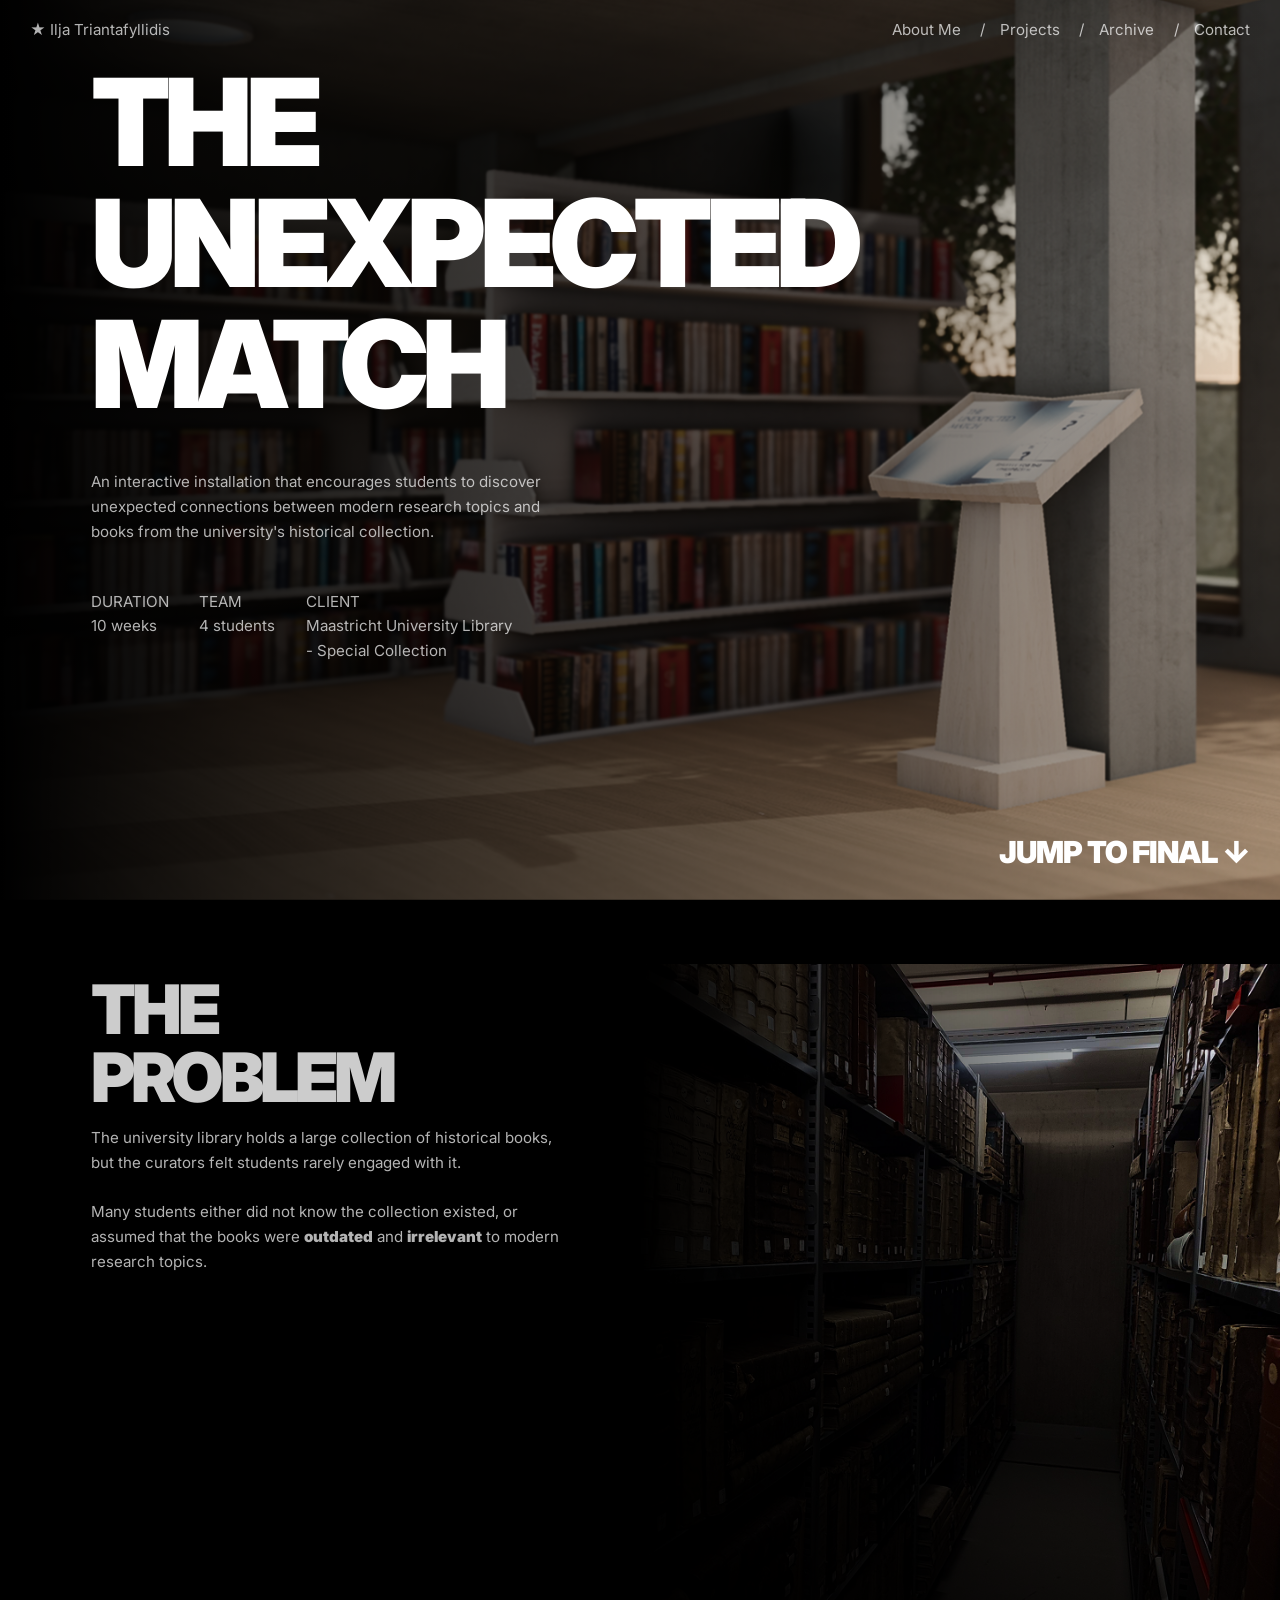
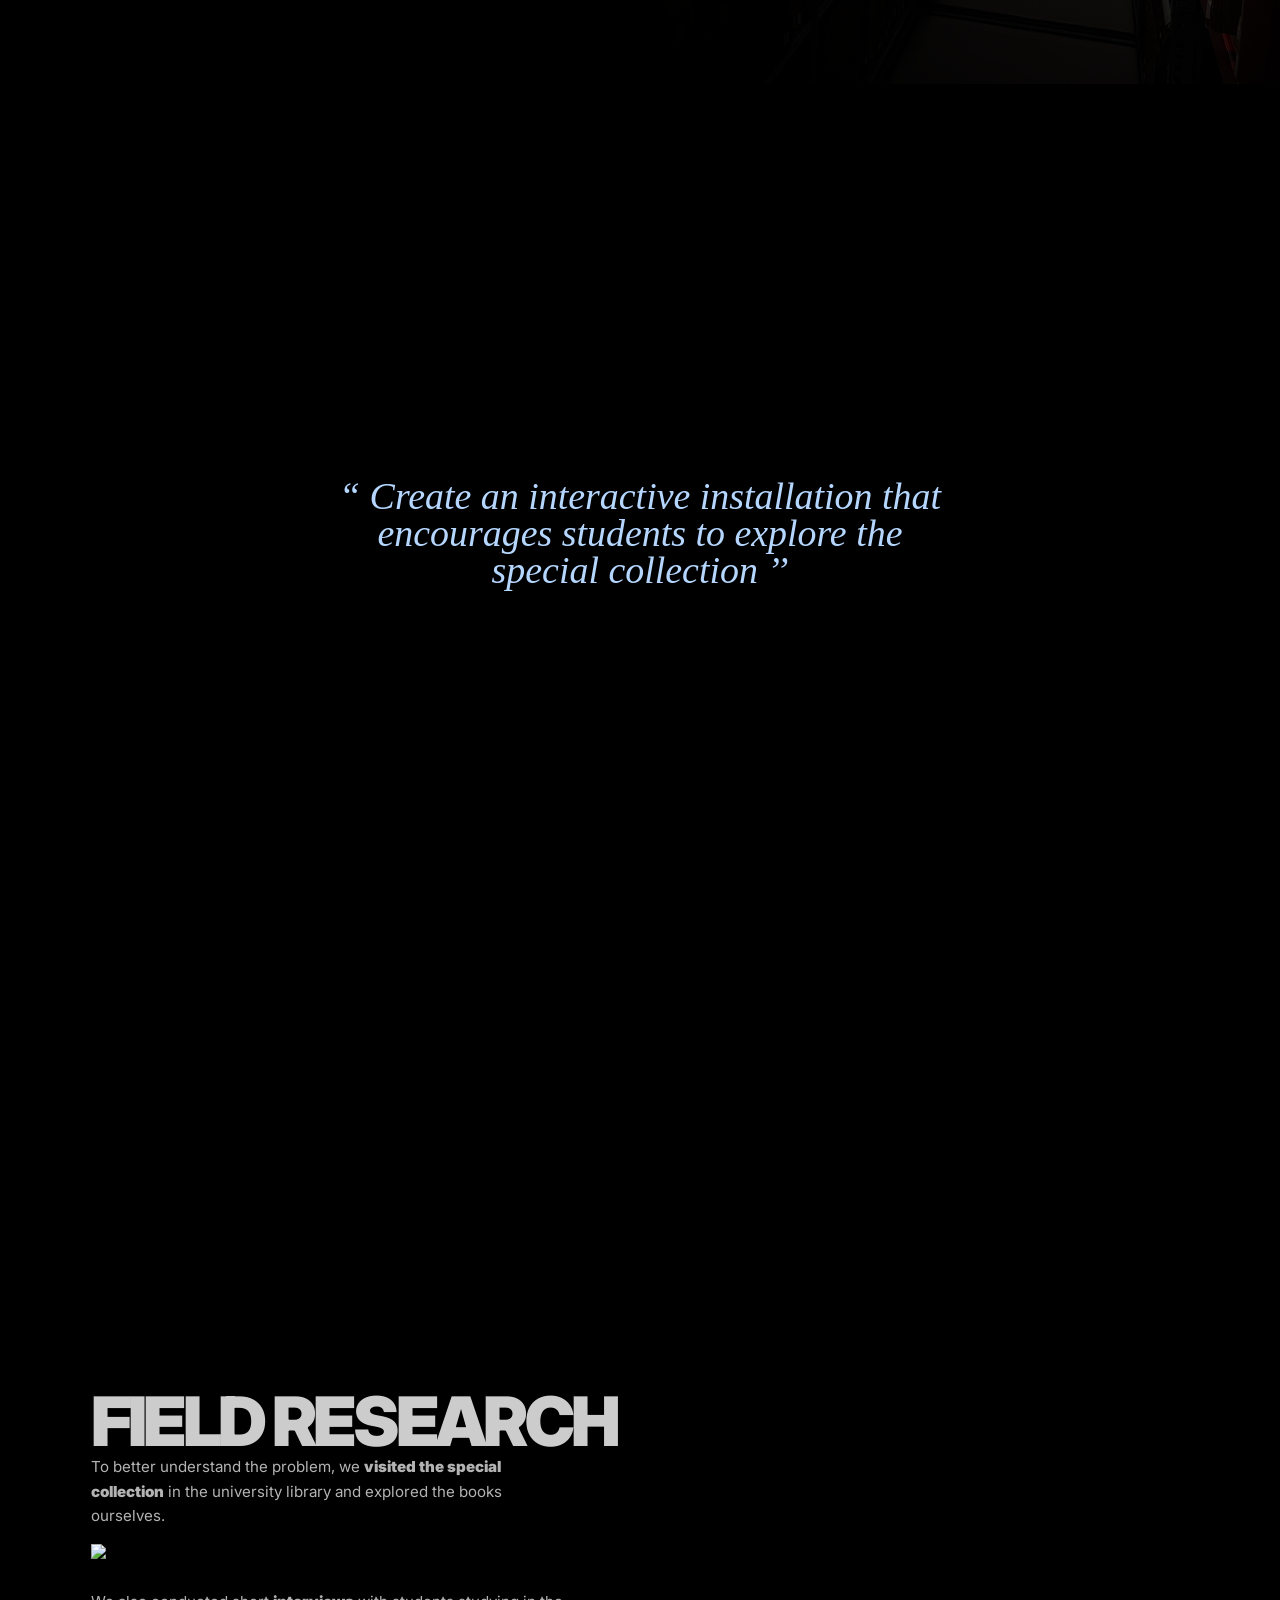
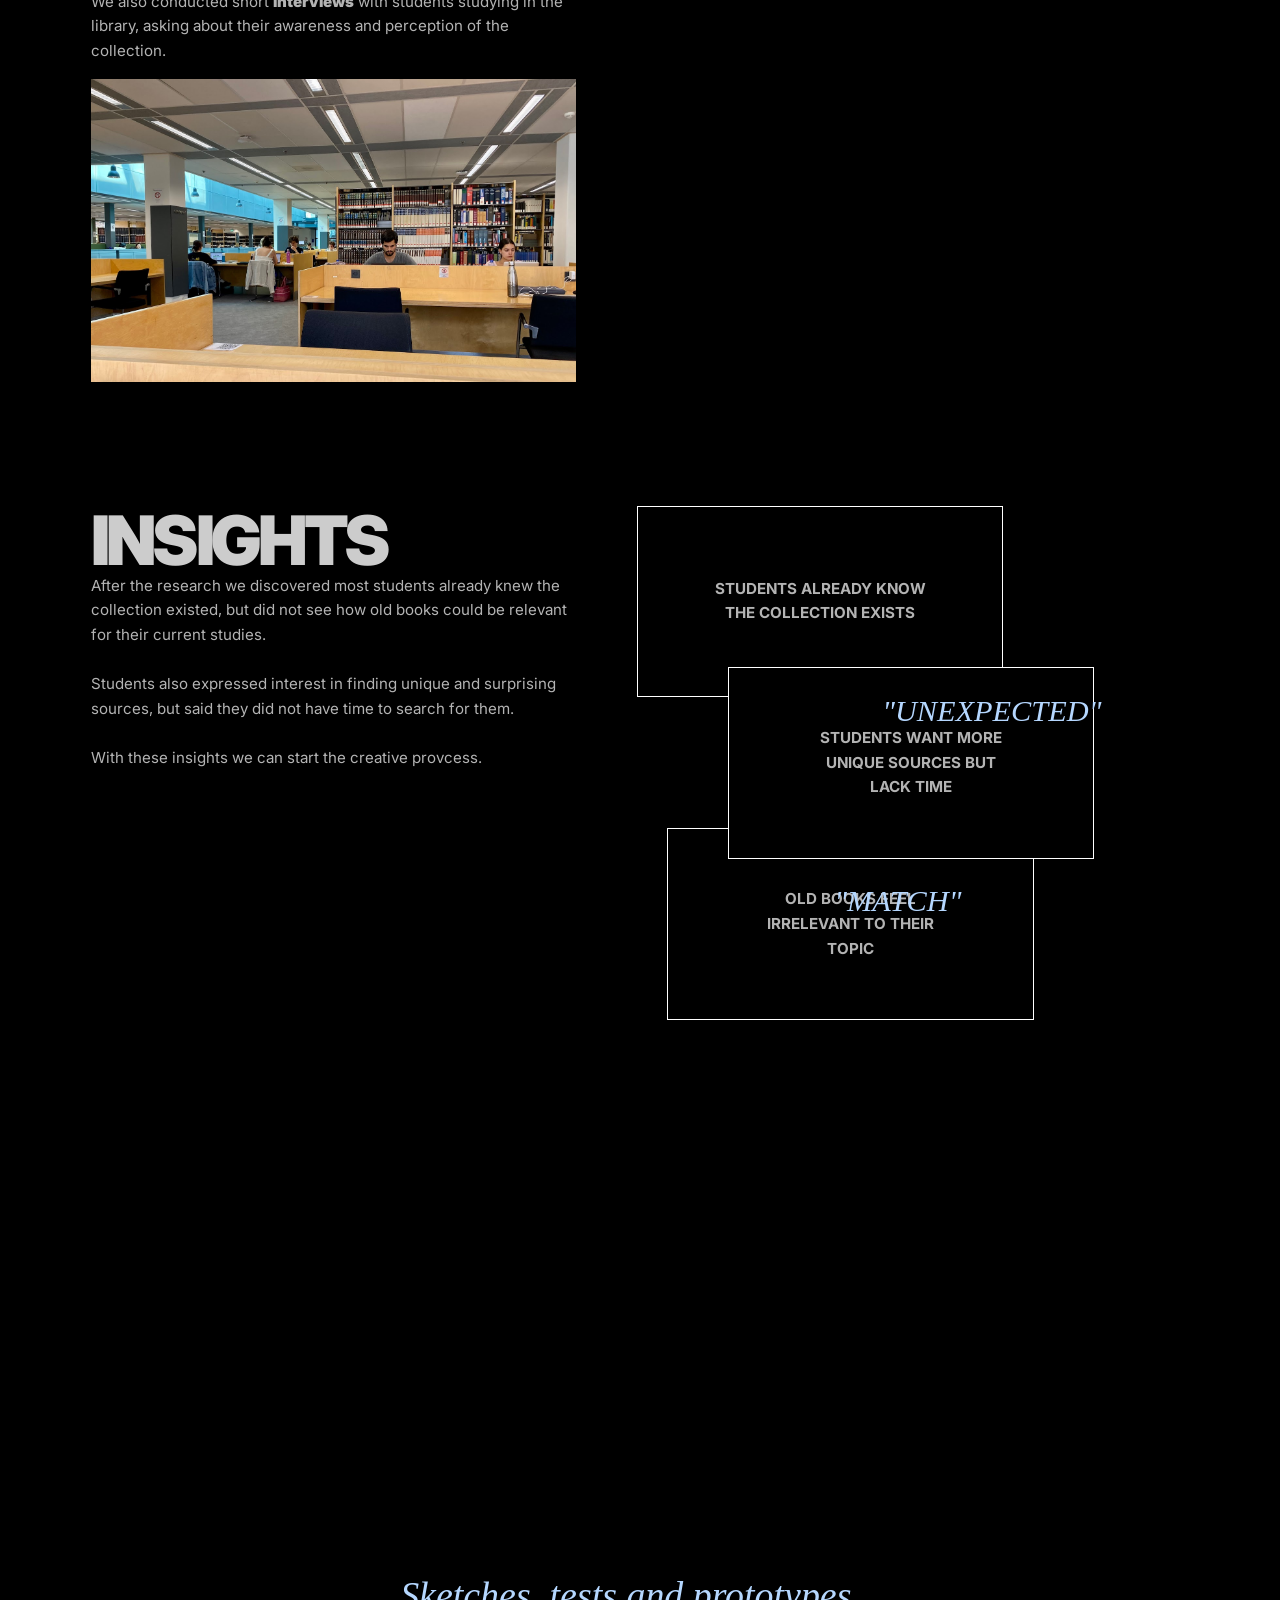
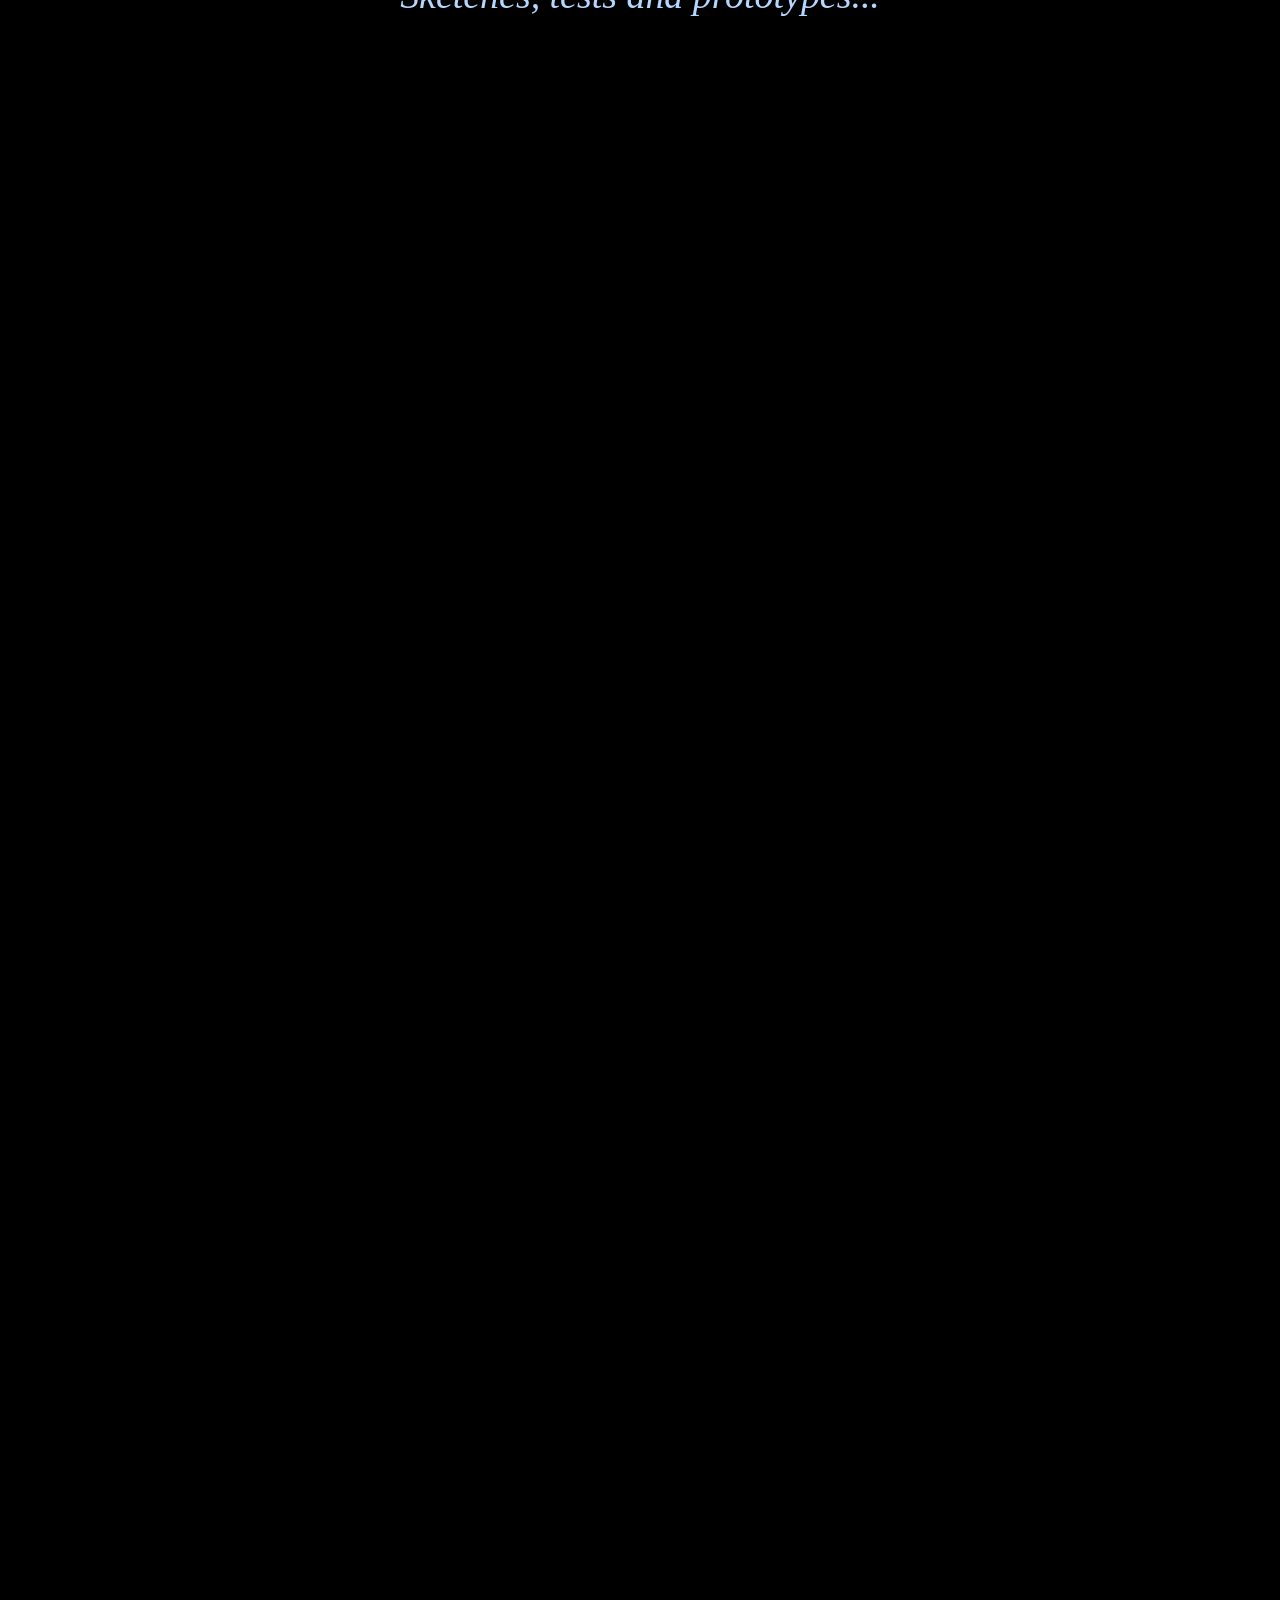
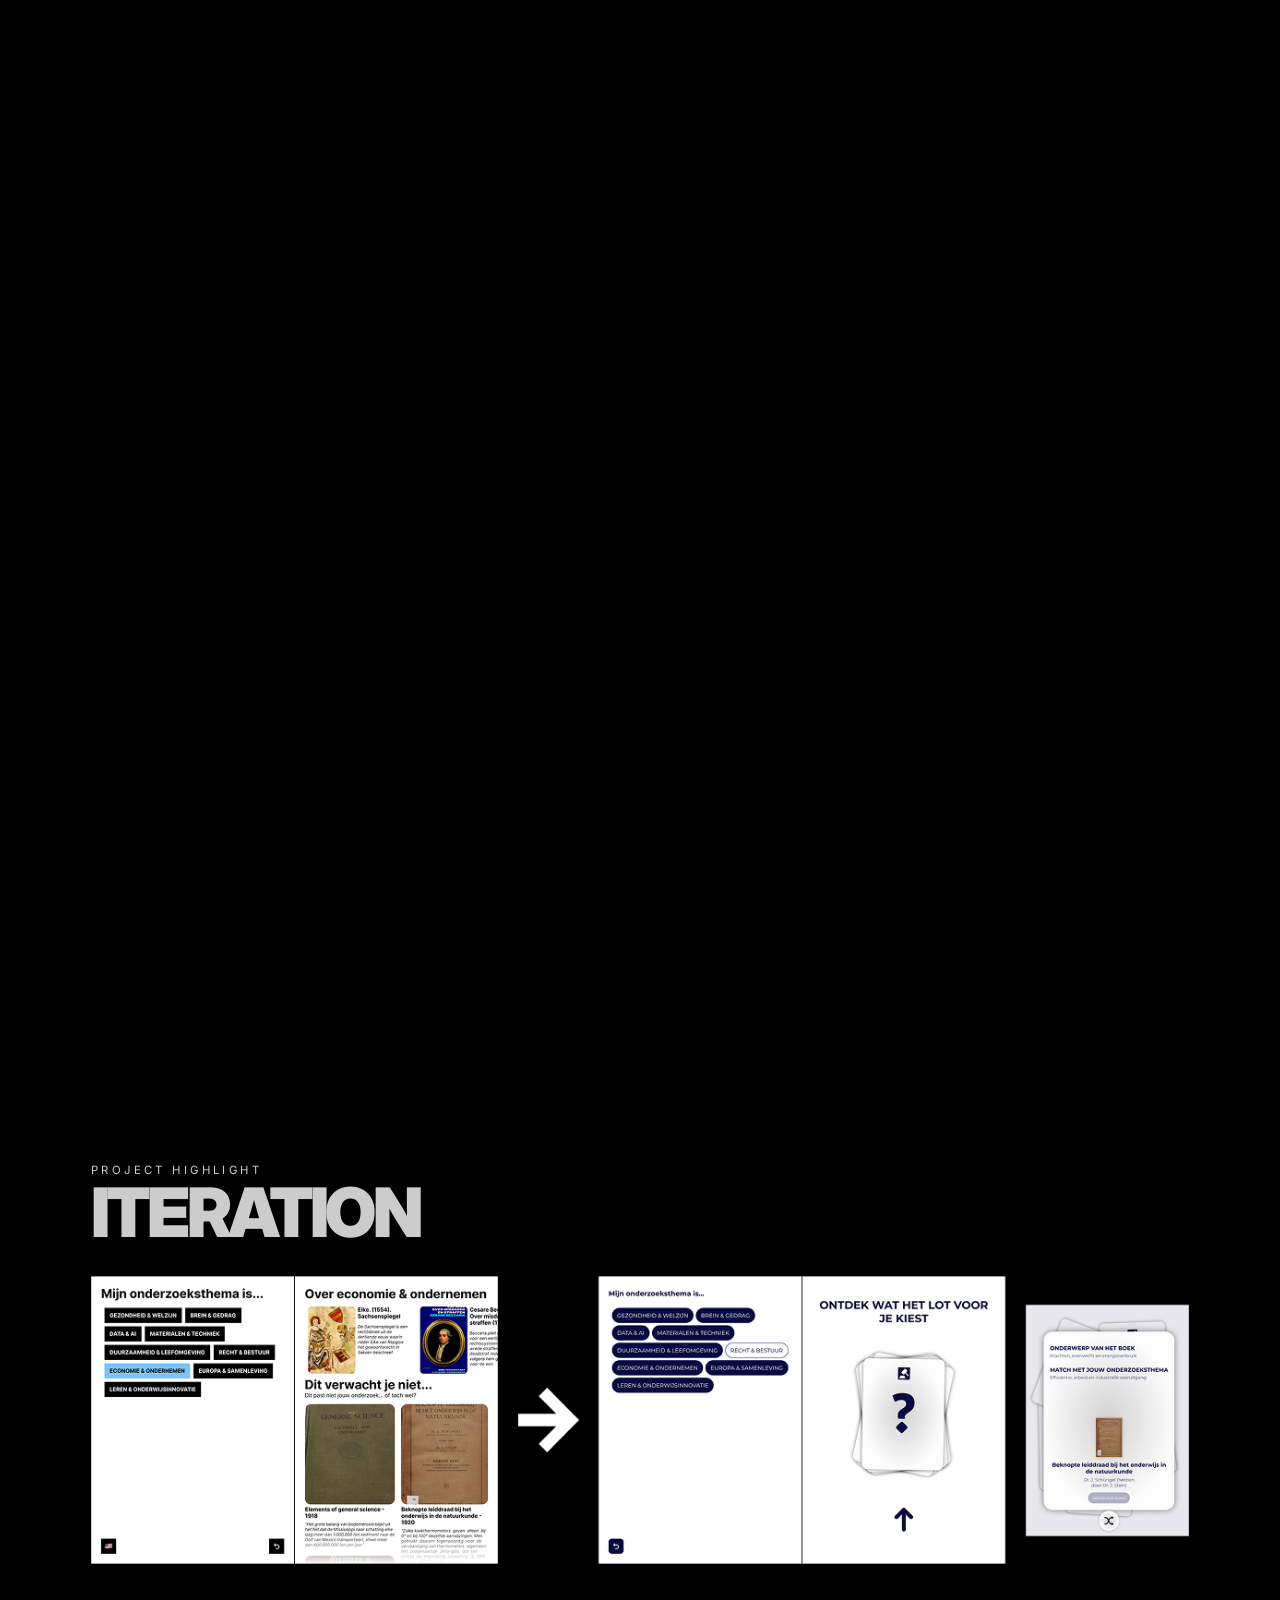
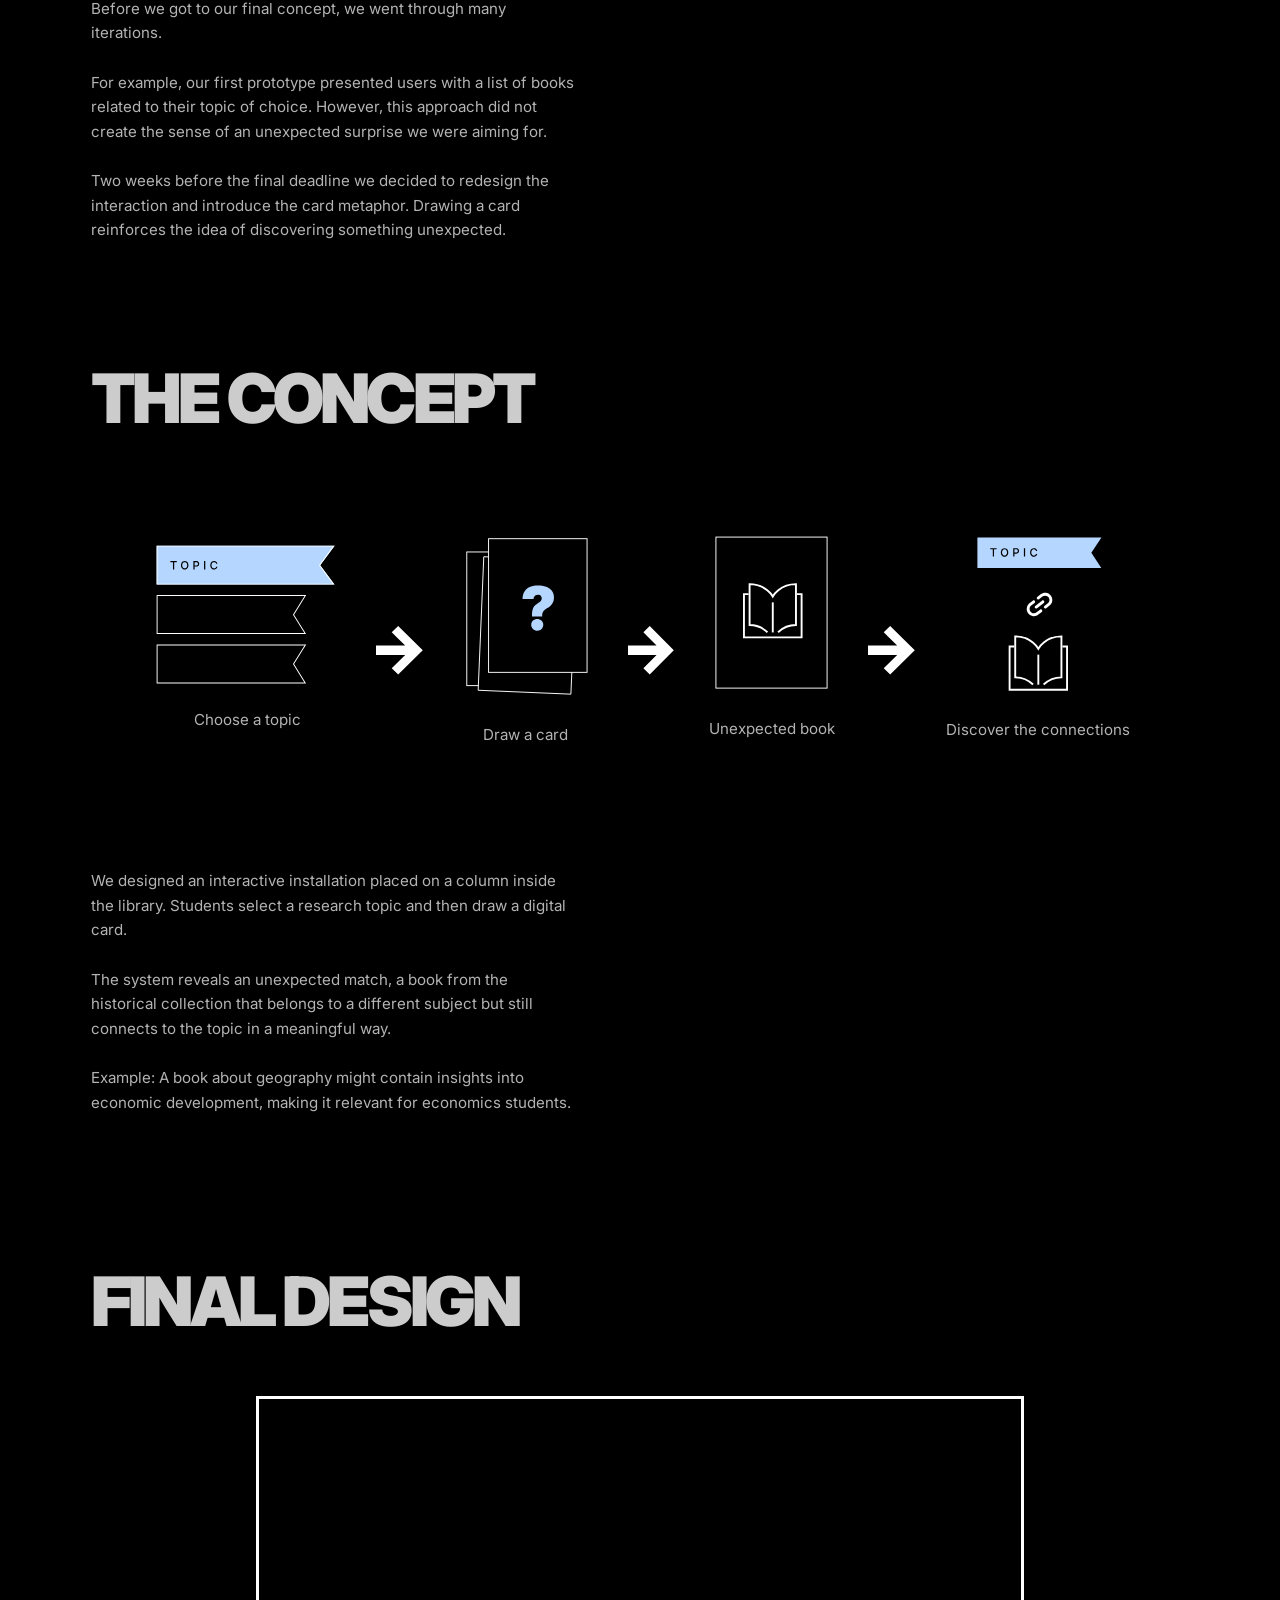
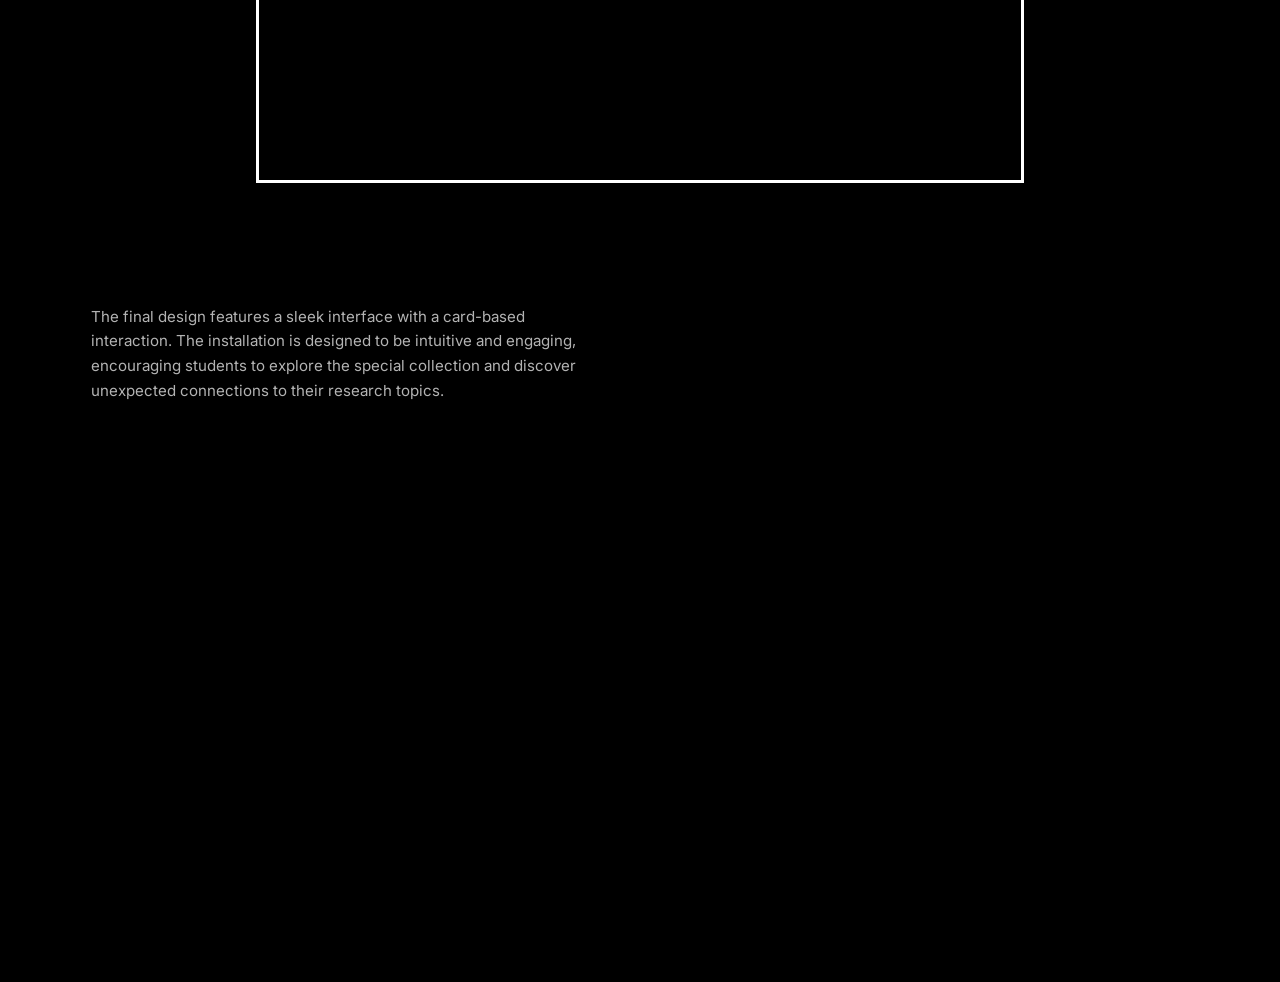
==== theUnexpectedMatch.html @ 42c35bc0 "first commit" ====
<!DOCTYPE html>
<html lang="en">

<head>
    <meta charset="UTF-8">
    <meta name="viewport" content="width=device-width, initial-scale=1.0">
    <meta name="description"
        content="Case study for The Unexpected Match, an interactive installation developed for Maastricht University Library.">
    <link rel="stylesheet" href="css/reset.css">
    <link rel="stylesheet" href="css/style.css">
    <link rel="preconnect" href="https://fonts.googleapis.com">
    <link rel="preconnect" href="https://fonts.gstatic.com" crossorigin>
    <link
        href="https://fonts.googleapis.com/css2?family=Inter:ital,opsz,wght@0,14..32,100..900;1,14..32,100..900&display=swap"
        rel="stylesheet">
    <title>The Unexpected Match</title>
</head>


<body>
    <div class="pageRevealOverlay" aria-hidden="true"></div>

    <nav class="siteNav" aria-label="Primary navigation">
        <div class="siteNavBrand navLeft">
            <a href="index.html#top" class="homeLink">★ Ilja Triantafyllidis</a>
        </div>
        <div class="siteNavLinks">
            <ul class="siteNavList ulWhite">
                <li><a href="index.html#about">About Me</a></li>
                <li><a href="index.html#projects">Projects</a></li>
                <li><a href="index.html#archive">Archive</a></li>
                <li><a href="index.html#contact">Contact</a></li>
            </ul>
        </div>
    </nav>

    <div class="jumpButton">
        <a href="#project-final" class="jumpLink">JUMP TO FINAL ↓</a>
    </div>

    <figure class="projectHeroImg">
        <img src="assets/img/mockUpTUM.png" alt="the unexpected match">
        <div class="imageGradient"></div>
    </figure>

    <figure class="projectProblemMedia projectProblemImg" aria-hidden="true">
        <img src="assets/img/problemTUM.png" alt="the unexpected match problem" class="projectProblemImgContent">
        <div class="imageGradient"></div>
    </figure>

    <main class="caseStudyMain">
        <section class="projectHero frame" aria-label="Project overview">
            <h1>THE <br>UNEXPECTED <br>MATCH</h1>
            <p>An interactive installation that encourages students to discover unexpected connections between modern
                research topics and books from the university's historical collection.</p>
            <div class="projectHeroInfo">
                <p>DURATION<br>10 weeks</p>
                <p>TEAM<br>4 students</p>
                <p>CLIENT<br>Maastricht University Library <br>- Special Collection</p>
            </div>
        </section>

        <section class="projectProblem frame" aria-label="Problem statement">
            <div class="projectProblemText">
                <h5>THE <br>PROBLEM</h5>
                <p>The university library holds a large collection of historical books, but the curators felt students
                    rarely engaged with it.
                    <br><br>
                    Many students either did not know the collection existed, or assumed that the books were
                    <span>outdated</span>
                    and <span>irrelevant</span> to modern research topics.
                </p>
            </div>
        </section>

        <section class="projectQuote" aria-label="Project quote">
            <h2>“ Create an interactive installation that encourages students to explore the special collection ’’
            </h2>
        </section>

        <section class="projectFieldResearch" aria-label="Field research">
            <h5>FIELD RESEARCH</h5>
            <div class="researchGrid">
                <article class="researchColumn researchColumnPrimary">
                    <p>To better understand the problem, we <span>visited the special
                            collection</span> in the university library and explored the books
                        ourselves.
                    </p>
                    <img src="assets/img/fieldResearchTUM.jpg" alt="field research" class="fieldResearchImg">
                </article>
                <article class="researchColumn researchColumnSecondary">
                    <p>We also conducted short <span>interviews</span> with students studying in the library, asking
                        about their
                        awareness and perception of the collection.</p>
                    <img src="assets/img/fieldResearch2TUM.jpg" alt="interviews" class="fieldResearchImg">
                </article>
            </div>
        </section>

        <section class="projectInsights frame" aria-label="Insights">
            <div class="insightsNarrative">
                <h5>INSIGHTS</h5>
                <p>After the research we discovered most students already knew the collection existed, but did not see
                    how old books could be relevant for their current studies.
                    <br><br>
                    Students also expressed interest in finding unique and surprising sources, but said they did not
                    have time to search for them.
                    <br><br>
                    With these insights we can start the creative provcess.
                </p>
            </div>
            <div class="insightsCards">
                <article class="insightCard insightCard1">
                    <p>STUDENTS ALREADY KNOW THE COLLECTION EXISTS</p>
                </article>
                <article class="insightCard insightCard2">
                    <p>STUDENTS WANT MORE UNIQUE SOURCES BUT LACK TIME</p>
                    <h2>"UNEXPECTED"</h2>
                </article>
                <article class="insightCard insightCard3">
                    <p>OLD BOOKS FEEL IRRELEVANT TO THEIR TOPIC</p>
                    <h2>"MATCH"</h2>
                </article>
            </div>
        </section>

        <section class="projectSketches" aria-label="Sketches and prototypes">
            <div class="projectSketchesScene">
                <h2>Sketches, tests and prototypes...</h2>

                <div class="sketchImages" aria-hidden="true">
                    <img src="assets/img/sketch1TUM.png" alt="" class="sketchImage">
                    <img src="assets/img/sketch2TUM.png" alt="" class="sketchImage">
                    <img src="assets/img/sketch3TUM.png" alt="" class="sketchImage">
                    <img src="assets/img/sketch4TUM.png" alt="" class="sketchImage">
                    <img src="assets/img/sketch5TUM.png" alt="" class="sketchImage">
                    <img src="assets/img/sketch6TUM.png" alt="" class="sketchImage">
                    <img src="assets/img/sketch7TUM.png" alt="" class="sketchImage">
                    <img src="assets/img/sketch8TUM.png" alt="" class="sketchImage">
                </div>
            </div>
        </section>

        <section class="projectIteration" aria-label="Iteration">
            <h6>PROJECT HIGHLIGHT</h6>
            <h5>ITERATION</h5>
            <img src="assets/img/iterationTUM.png" alt="iteration" class="iterationImg">
            <p>
                Before we got to our final concept, we went through many iterations.
                <br><br>
                For example, our first prototype presented users with a list of books related to their topic of choice.
                However, this approach
                did
                not create the sense of an unexpected surprise we were aiming for.
                <br><br>
                Two weeks before the final deadline we decided to redesign the interaction and introduce the card
                metaphor.
                Drawing a card reinforces the idea of discovering something unexpected.
            </p>
        </section>

        <section class="projectIdea" aria-label="Concept">
            <h5>THE CONCEPT</h5>
            <div class="ideaCards">
                <div class="ideaCard ideaCard1">
                    <img src="assets/img/idea1TUM.svg" alt="idea 1" class="ideaImage">
                    <p>Choose a topic</p>
                </div>
                <img src="assets/img/arrow.svg" alt="" class="ideaArrow" aria-hidden="true">
                <div class="ideaCard ideaCard2">
                    <img src="assets/img/idea2TUM.svg" alt="idea 2" class="ideaImage">
                    <p>Draw a card</p>
                </div>
                <img src="assets/img/arrow.svg" alt="" class="ideaArrow" aria-hidden="true">
                <div class="ideaCard ideaCard3">
                    <img src="assets/img/idea3TUM.svg" alt="idea 3" class="ideaImage">
                    <p>Unexpected book</p>
                </div>
                <img src="assets/img/arrow.svg" alt="" class="ideaArrow" aria-hidden="true">
                <div class="ideaCard ideaCard4">
                    <img src="assets/img/idea4TUM.svg" alt="idea 4" class="ideaImage">
                    <p>Discover the connections</p>
                </div>
            </div>
            <p class="explain">
                We designed an interactive installation placed
                on a column inside the library. Students select a research topic and then draw
                a digital card.
                <br><br>
                The system reveals an unexpected match, a book
                from the historical collection that belongs to a
                different subject but still connects to the topic
                in a meaningful way.
                <br><br>
                Example:
                A book about geography might contain insights
                into economic development, making it relevant
                for economics students.
            </p>
        </section>

        <section class="projectFinal" id="project-final">
            <h5>FINAL DESIGN</h5>
            <video preload="metadata" class="projectFinalVideo" loop muted playsinline>
                <source src="assets/img/finalTUM.mp4" type="video/x-matroska">
                Your browser does not support the video tag.
            </video>
            <p>
                The final design features a sleek interface with a card-based interaction. The installation is designed
                to be intuitive and engaging, encouraging students to explore the special collection and discover
                unexpected connections to their research topics.
            </p>
        </section>
    </main>

    <script src="js/script.js"></script>
</body>

</html>
---- css/style.css ----
/* Custom styles */

/* ========================================
   PAGE REVEAL ANIMATION
   ======================================== */

@keyframes revealPage {
    0% {
        transform: translateX(-40vw) skewX(-20deg);
        width: 200%;
    }
    100% {
        transform: translateX(200vw) skewX(-20deg);
        width: 200%;
    }
}

.pageRevealOverlay {
    position: fixed;
    top: 0;
    left: 0;
    width: 200%;
    height: 100vh;
    background-color: #000000;
    z-index: 9999;
    transform-origin: left center;
}

body.page-ready .pageRevealOverlay {
    animation: revealPage 1.2s ease-in-out forwards;
}

/* ========================================
   DESIGN TOKENS & VARIABLES
   ======================================== */

/* Color Palette */
:root {
    /* Text Colors */
    --color-text-primary: #ffffff;
    --color-text-secondary: #B5D7FF;
    --color-text-accent: #BD0828;
    
    /* Background Colors */
    --color-background-dark: #000000;
    
    /* Spacing Scale */
    --spacing-xs: 4px;
    --spacing-sm: 8px;
    --spacing-md: 16px;
    --spacing-lg: 32px;
    --spacing-xl: 64px;
    --spacing-2xl: 96px;
    --spacing-3xl: 128px;
    --spacing-4xl: 160px;
    --spacing-5xl: 224px;
    
    /* Animation */
    --timing-fast: 150ms;
    --timing-base: 200ms;
    --timing-slow: 300ms;
    --timing-slower: 700ms;
    --timing-slowest: 900ms;
    --easing-standard: cubic-bezier(0.22, 1, 0.36, 1);
    --easing-ease: ease;
    
    /* Z-Index Scale */
    --z-background: -10;
    --z-base: 0;
    --z-content: 1;
    --z-elevated: 5;
    --z-overlay: 10;
    --z-nav: 30;
    --z-modal: 200;
    
    /* Breakpoints */
    --breakpoint-md: 900px;
    --breakpoint-sm: 768px;
    
    /* Deprecated: Use new naming */
    --color-primarytext: #ffffff;
    --color-secondarytext: #B5D7FF;
    --color-accenttext: #BD0828;
    --color-background: #000000;
}

/* Typography */

h3,
h5,
h6,
p {
    opacity: 0.8;
}

h1 {
    font-family: 'Inter';
    font-size: 128px;
    font-style: normal;
    font-weight: 900;
    line-height: 128px;
    letter-spacing: -5px;
    color: var(--color-text-secondary);
}

h2 {
    font-family: Georgia;
    font-size: 112px;
    font-style: italic;
    font-weight: 400;
    line-height: 72px;
    color: var(--color-text-secondary);
}

.h2-reveal {
    transition: left 700ms cubic-bezier(0.22, 1, 0.36, 1) 400ms;
    will-change: left;
}

h3 {
    font-family: 'Inter';
    font-size: 112px;
    font-style: normal;
    font-weight: 900;
    line-height: 128px;
    letter-spacing: -5px;
    color: var(--color-text-primary);
}

h4 {
    font-family: 'Inter';
    font-size: 96px;
    font-style: normal;
    font-weight: 900;
    line-height: 128px;
    letter-spacing: -5px;
    color: var(--color-text-secondary);
}

h5 {
    font-family: 'Inter';
    font-size: 72px;
    font-style: normal;
    font-weight: 900;
    line-height: 72px;
    letter-spacing: -4px;
    color: var(--color-text-primary);
}

h6 {
    font-family: 'Inter';
    font-size: 12px;
    font-style: normal;
    font-weight: 400;
    line-height: 16px;
    letter-spacing: 3.6px;
    color: var(--color-text-primary);
}

p {
    font-family: 'Inter';
    font-size: 16px;
    font-style: normal;
    font-weight: 400;
    line-height: 26px;
    opacity: 0.7;
    color: var(--color-text-primary);
    margin-bottom: var(--spacing-lg);
}

span {
    font-weight: 900;
}

.contactLinks a {
    font-family: 'Inter';
    font-size: 40px;
    font-style: normal;
    font-weight: 900;
    line-height: 38px;
    letter-spacing: -2px;
    color: var(--color-text-accent);
    text-decoration: none;
    display: inline-block;
    width: fit-content;
    transform-origin: left center;
    transform: skewX(0deg);
    transition: transform 240ms var(--easing-standard);
}

.contactLinks a:hover {
    transform: skewX(-20deg);
}

.contactMeta a,
.contactMeta a:link,
.contactMeta a:visited,
.contactMeta a:active {
    font: inherit;
    font-style: normal;
    line-height: inherit;
    letter-spacing: 0;
    color: inherit;
    text-decoration: none;
    font-weight: 400;
    display: inline-block;
    transform-origin: left center;
    transform: skewX(0deg);
    transition: transform 240ms var(--easing-standard), font-weight var(--timing-fast) var(--easing-ease), opacity var(--timing-base) var(--easing-ease);
}

.contactMeta a:hover {
    transform: skewX(-20deg);
    opacity: 1;
}

ul {
    font-family: 'Inter';
    font-size: 18px;
    font-style: normal;
    font-weight: 900;
    line-height: 26px;
    opacity: 0.7;
    color: var(--color-text-primary);
    display: flex;
    flex-wrap: wrap;
    margin-bottom: var(--spacing-lg);
}

.ulWhite {
    font-weight: 400;
    font-size: 16px;
}

.ulWhite li:not(:last-child)::after {
    margin-left: var(--spacing-md);
    margin-right: var(--spacing-md);
}

li:not(:last-child)::after {
    content: " /";
    margin-right: 5px;
}

/* Overall */

body {
    position: relative;
    background: var(--color-background-dark);
}

html {
    scroll-behavior: smooth;
}

main {
    display: flex;
    flex-direction: column;
    max-width: 1440px;
    padding-left: var(--spacing-2xl);
    padding-right: var(--spacing-2xl);
    margin: 0 auto;
}


/* nav */

nav {
    position: fixed;
    top: 0;
    left: 0;
    width: 100%;
    height: 64px;
    display: flex;
    align-items: center;
    justify-content: space-between;
    padding-left: var(--spacing-lg);
    padding-right: var(--spacing-lg);
    box-sizing: border-box;
    z-index: var(--z-nav);
    background-color: transparent;
    transition: background-color var(--timing-slow) var(--easing-ease);
}

nav.is-scrolled {
    background-color: var(--color-background-dark);
}

nav p,
nav ul {
    margin: 0;
}

nav .homeLink {
    font-family: 'Inter';
    font-size: 16px;
    font-style: normal;
    font-weight: 400;
    line-height: 26px;
    opacity: 0.7;
    color: var(--color-text-primary);
    text-decoration: none;
    letter-spacing: 0;
    display: inline-block;
    transform-origin: left center;
    transform: skewX(0deg);
    transition: transform 240ms var(--easing-standard), opacity var(--timing-base) var(--easing-ease);
}

nav .homeLink:hover {
    transform: skewX(-20deg);
    opacity: 1;
}

nav .ulWhite a {
    font: inherit;
    font-style: normal;
    line-height: inherit;
    letter-spacing: 0;
    color: inherit;
    text-decoration: none;
    font-weight: 400;
    display: inline-block;
    transform-origin: left center;
    transform: skewX(0deg);
    transition: transform 240ms var(--easing-standard), font-weight var(--timing-fast) var(--easing-ease), opacity var(--timing-base) var(--easing-ease);
}

nav .ulWhite a:hover {
    transform: skewX(-20deg);
    opacity: 1;
}

nav .ulWhite a.active {
    font-weight: 900;
}

#top,
#projects,
#about,
#archive,
#contact {
    scroll-margin-top: 32px;
}

/* jumpbutton */

.jumpButton {
    position: fixed;
    bottom: 32px;
    right: 32px;
    z-index: 100;
}

.jumpLink {
    font-family: 'Inter';
    font-size: 32px;
    font-style: normal;
    font-weight: 900;
    line-height: 38px;
    letter-spacing: -1px;
    color: var(--color-text-primary);
    text-decoration: none;
}

/* frames */

.frame {
    min-height: 700px;
    max-height: 1000px;
}

/* red background */

.background1 {
    position: absolute;
    top: -50px;
    left: 0;
    width: 100%;
    z-index: var(--z-background);
    opacity: 1;
}

@media (prefers-reduced-motion: reduce) {
    .background1 {
        opacity: 1;
        transition: none;
    }

    .background2 {
        opacity: 1;
        transition: none;
    }
}

.radialGradientTop {
    position: relative;
    top: -200px;
    width: 100%;
}

.radialGradientBottom {
    position: relative;
    top: -500px;
    transform: scaleY(-1);
    width: 100%;
}

.fadeGradient {
    position: relative;
    top: -1200px;
    left: 0;
    width: 100%;
    height: 700px;
    background: linear-gradient(to bottom, rgba(0, 0, 0, 0) 0%, var(--color-background-dark) 100%);
    z-index: var(--z-base);
}

.radialGradientContact {
    position: absolute;
    bottom: 0;
    left: 50%;
    transform: translateX(-50%);
    width: 100vw;
    display: block;
}

.background2 {
    position: absolute;
    left: 0;
    bottom: 0;
    width: 100%;
    z-index: var(--z-background);
    opacity: 0;
    transition: opacity var(--timing-slowest) var(--easing-ease);
    pointer-events: none;
}

body.is-loaded .background2 {
    opacity: 1;
}

/* Hero */

.hero {
    box-sizing: border-box;
    height: 100vh;
    padding-top: var(--spacing-3xl);
}

.hero p {
    width: 418px;
    margin-top: var(--spacing-md);
}

.hero h6 {
    margin-bottom: 32px;
}

.heroTitle h3 {
    color: var(--color-text-accent);
    position: relative;
    top: -32px;
    z-index: 5;
    opacity: 1;
    letter-spacing: -7px;
}

.heroTitle h2 {
    position: relative;
    left: -64px;
    z-index: 10;
}

/* Introduction */

.intro {
    box-sizing: border-box;
    height: 100vh;
    padding-top: var(--spacing-2xl);
    padding-bottom: var(--spacing-2xl);
    display: flex;
    flex-direction: row;
    margin-bottom: var(--spacing-4xl);
}

.intro .leftIntro,
.intro .introMedia {
    width: 50%;
    padding-right: var(--spacing-2xl);
    box-sizing: border-box;
}

.intro .rightIntro,
.intro .introContent {
    padding-left: var(--spacing-2xl);
    width: 50%;
    box-sizing: border-box;
}

.imgIntroBox {
    width: 100%;
    height: 100%;
    overflow: hidden;
}

.imgIntroContent {
    display: block;
    width: 100%;
    height: 100%;
    object-fit: cover;
    object-position: center;
    filter: grayscale(100%);
}

.intro h2 {
    position: relative;
    top: -10px;
    left: -252px;
    z-index: 10;
    width: fit-content;
    white-space: nowrap;
    margin-bottom: 16px;
}

.intro .noMargin {
    margin: 0;
}

/* Projects */

.projects {
    box-sizing: border-box;
    padding-top: 96px;
    padding-bottom: 96px;
}

.projectItems {
    display: flex;
    gap: var(--spacing-xl);
}

.projectItem {
    flex: 1;
    min-width: 0;
    position: relative;
}

.projectItem > a {
    position: relative;
    display: block;
}

.projectItem > a::before {
    content: "";
    position: absolute;
    top: 0;
    left: 0;
    width: 100%;
    aspect-ratio: 1/1;
    background: var(--color-text-secondary);
    opacity: 0;
    transform: translateX(0);
    transition: transform var(--timing-slow) var(--easing-ease), opacity var(--timing-slow) var(--easing-ease);
    pointer-events: none;
}

.projectImg {
    position: relative;
    z-index: 1;
    display: block;
    width: 100%;
    aspect-ratio: 1/1;
    object-fit: cover;
    object-position: center;
    margin-bottom: var(--spacing-md);
    transition: transform var(--timing-slow) var(--easing-ease);
}

.projectItem > a:hover::before {
    opacity: 1;
    transform: translateX(-10px);
}

.projectItem > a:hover .projectImg {
    transform: skewX(-6deg) translateX(6px);
}

/* archive */

.archive {
    box-sizing: border-box;
    padding-bottom: 96px;
    padding-top: 96px;
}

.archiveGrid {
    width: 100%;
    margin-top: 32px;
    display: grid;
    gap: var(--spacing-lg);
    grid-template-columns: repeat(3, minmax(0, 1fr));
    grid-template-rows: 1.55fr 1fr 1fr;
    grid-template-areas:
        "a a b"
        "c d e"
        "c f g";
    aspect-ratio: 6 / 5;
}

.archiveCell {
    position: relative;
    min-width: 0;
    min-height: 0;
    cursor: pointer;
}

.cell-a {
    grid-area: a;
}

.cell-b {
    grid-area: b;
}

.cell-c {
    grid-area: c;
}

.cell-d {
    grid-area: d;
}

.cell-e {
    grid-area: e;
}

.cell-f {
    grid-area: f;
}

.cell-g {
    grid-area: g;
}

.archiveItem::before {
    content: "";
    position: absolute;
    top: 0;
    left: 0;
    width: 100%;
    height: 100%;
    background: var(--color-text-secondary);
    opacity: 0;
    transform: translateX(0);
    transition: transform var(--timing-slow) var(--easing-ease), opacity var(--timing-slow) var(--easing-ease);
    pointer-events: none;
    z-index: 0;
}

.archiveImg {
    position: relative;
    z-index: 1;
    display: block;
    width: 100%;
    height: 100%;
    object-fit: cover;
    object-position: center;
    transition: transform var(--timing-slow) var(--easing-ease);
}

.archivePan {
    overflow: visible;
}

.archivePanViewport,
.archiveModalViewport {
    position: absolute;
    inset: 0;
    display: flex;
    align-items: center;
    justify-content: center;
    transition: transform var(--timing-slow) var(--easing-ease);
}

.archivePanViewport {
    overflow: visible;
}

.archivePanClip {
    position: absolute;
    inset: 0;
    overflow: hidden;
}

.archivePanTrack,
.archiveModalTrack {
    display: flex;
    width: max-content;
    height: 100%;
    gap: 5px;
    will-change: transform;
    animation: archivePanLoop 60s linear infinite;
}

.archivePanTrack img,
.archiveModalTrack img {
    display: block;
    height: 100%;
    width: auto;
    flex: 0 0 auto;
    object-fit: cover;
    object-position: left center;
}

.archiveItem:hover::before {
    opacity: 1;
    transform: translateX(-10px);
}

.archiveItem:hover .archiveImg {
    transform: skewX(-6deg) translateX(6px);
}

.archivePan:hover .archivePanViewport {
    transform: skewX(-6deg) translateX(6px);
}

@keyframes archivePanLoop {
    0% {
        transform: translateX(0);
    }

    100% {
        transform: translateX(calc(-50% - 2.5px));
    }
}

@media (max-width: 900px) {
    .archiveGrid {
        aspect-ratio: auto;
        grid-template-columns: repeat(2, minmax(0, 1fr));
        grid-template-rows: auto;
        grid-template-areas:
            "a a"
            "b c"
            "d e"
            "f g";
    }

    .archiveCell {
        aspect-ratio: 3 / 2;
    }

    .cell-c {
        aspect-ratio: 2 / 3;
    }
}

.archiveModal {
    position: fixed;
    inset: 0;
    z-index: var(--z-modal);
    display: flex;
    align-items: center;
    justify-content: center;
    padding: var(--spacing-lg);
    background: rgba(0, 0, 0, 0.82);
    opacity: 0;
    pointer-events: none;
    transition: opacity var(--timing-slow) var(--easing-ease);
}

.archiveModal.is-open {
    opacity: 1;
    pointer-events: auto;
}

.archiveModalImage {
    max-width: min(1100px, calc(100vw - 64px));
    max-height: calc(100vh - 64px);
    width: auto;
    height: auto;
    object-fit: contain;
    box-shadow: 0 14px 48px rgba(0, 0, 0, 0.45);
}

.archiveModal.is-pan {
    overflow: hidden;
}

.archiveModalViewport {
    position: relative;
    width: min(1100px, calc(100vw - 64px));
    height: min(100vh - 64px, 900px);
}

.archiveModal.is-pan .archiveModalViewport {
    width: min(85vw, 1100px);
    height: min(80vh, 900px);
    cursor: pointer;
    box-sizing: border-box;
}

.archiveModal.is-pan .archiveModalImage {
    max-width: none;
    max-height: none;
}

.archiveModalClose {
    position: absolute;
    top: 18px;
    right: 24px;
    border: 0;
    background: transparent;
    color: var(--color-text-primary);
    font-family: 'Inter';
    font-size: 40px;
    font-weight: 400;
    line-height: 1;
    opacity: 0.8;
    cursor: pointer;
}

.archiveModalClose:hover {
    opacity: 1;
}

body.is-modal-open {
    overflow: hidden;
}

/* contact */

.contact {
    box-sizing: border-box;
    height: 100vh;
    padding-top: var(--spacing-4xl);
    padding-left: var(--spacing-5xl);
}

.contact h2 {
    position: relative;
    top: -35px;
    left: -60px;
    z-index: 10;
    width: fit-content;
    white-space: nowrap;
}

.contact p {
    width: 512px;
    margin-top: 16px;
}

.contactLinks {
    display: flex;
    gap: 4px;
    margin-top: 64px;
    flex-direction: column;
}

.contact ul {
    margin-top: 64px;
}

/* projects */

.projectHeroImg {
    position: absolute;
    top: 0;
    left: 50%;
    width: calc(100vw / var(--page-zoom-scale, 1));
    height: calc(100vh / var(--page-zoom-scale, 1));
    transform: translateX(-50%);
    z-index: 0;
    overflow: hidden;
}

.projectHeroImg img {
    display: block;
    width: 100%;
    height: 100%;
    object-fit: cover;
    object-position: center;
}

.projectHeroImg .imageGradient {
    position: absolute;
    inset: 0;
    background: linear-gradient(to right, rgba(0, 0, 0, 1) 0%, rgba(0, 0, 0, 0) 100%);
    pointer-events: none;
}

.projectHero {
    box-sizing: border-box;
    position: relative;
    height: 100vh;
    padding-top: 96px;
    padding-bottom: 96px;
    min-height: 700px;
    overflow: hidden;
}

.projectHero>* {
    position: relative;
    z-index: 1;
}

.projectHero h1 {
    color: var(--color-primarytext);
    position: relative;
    top: -32px;
    z-index: 5;
    opacity: 1;
    letter-spacing: -7px;
}

.projectHero p {
    width: 512px;
    margin-top: 16px;
    z-index: 5;
}

.projectHeroInfo p {
    width: auto;
}

.projectHeroInfo {
    display: flex;
    gap: 32px;
    margin-top: 32px;
    z-index: 5;
}

/* project problem */

.projectProblem {
    box-sizing: border-box;
    height: 100vh;
    padding-top: 128px;
    padding-bottom: 96px;
    min-height: 700px;
}

.projectProblemText {
    width: 512px;
}

.projectProblemText p {
    margin-top: 16px;
}

.projectProblemImg {
    margin-top: calc(100vh / var(--page-zoom-scale, 1));
    position: absolute;
    top: 0;
    right: 0;
    width: calc(50vw / var(--page-zoom-scale, 1));
    height: calc(100vh / var(--page-zoom-scale, 1));
    overflow: hidden;
}

.projectProblemImg img,
.projectProblemImg .projectProblemImgContent {
    display: block;
    width: 100%;
    height: 80%;
    margin-top: 10%;
    object-fit: cover;
    object-position: right center;
}

.projectProblemImg .imageGradient {
    position: absolute;
    inset: 0;
    background:
        linear-gradient(to top, rgba(0, 0, 0, 1) 0%, rgba(0, 0, 0, 0) 65%),
        linear-gradient(to right, rgba(0, 0, 0, 1) 0%, rgba(0, 0, 0, 0) 100%);
    z-index: 2;
    pointer-events: none;
}

/* project quote */

.projectQuote {
    box-sizing: border-box;
    height: 150vh;
    padding-top: 0;
    padding-bottom: 0;
    min-height: 700px;
}

.projectQuote h2 {
    position: sticky;
    top: 0;
    height: 100vh;
    display: flex;
    justify-content: center;
    align-items: center;
    width: 640px;
    margin: 0 auto;
    font-size: 24px;
    text-align: center;
    font-size: 40px;
    line-height: 39px;
}

@media (max-width: 900px) {
    .projectQuote {
        height: 118vh;
    }

    .projectQuote h2 {
        width: min(88vw, 640px);
        line-height: 1.2;
    }
}

/* project field research */

.projectFieldResearch {
    box-sizing: border-box;
    padding-bottom: 128px;
}

.projectFieldResearch .content,
.projectFieldResearch .researchGrid {
    display: flex;
    gap: 32px;
    flex-direction: column;
}

.projectFieldResearch p {
    margin-bottom: 16px;
}

.projectFieldResearch .content .left,
.projectFieldResearch .content .right,
.projectFieldResearch .researchColumn {
    width: 512px;

}

.projectFieldResearch .content img,
.projectFieldResearch .researchGrid img {
    width: 100%;
    aspect-ratio: 16/10;
    object-fit: cover;
    object-position: center;
}

/* project insights */

.projectInsights {
    box-sizing: border-box;
    padding-bottom: 128px;
    min-height: 700px;
    display: flex;
    gap: 64px;
}

.projectInsights .left,
.projectInsights .insightsNarrative {
    width: 512px;
}

.projectInsights .insightCard {
    width: 384px;
    height: 35%;
    border: 1px solid var(--color-primarytext);
    background-color: var(--color-background);
    display: flex;
    justify-content: center;
    align-items: center;
    align-content: center;
    text-align: center;
    position: relative;
    opacity: 0;
    transform: translateX(80px);
}

.insightCard p {
    width: 224px;
    margin: 0;
    font-weight: 700;
}

.projectInsights .insightCard h2 {
    position: absolute;
    margin: 0;
    font-size: 32px;
}

.projectInsights .insightCard2 h2 {
    top: 10px;
    right: -170px;
}

.projectInsights .insightCard3 h2 {
    top: 40px;
    right: -100px;
}

.insightCard1 {
    z-index: 3;
}

.insightCard2 {
    margin-left: 96px;
    margin-top: -32px;
    z-index: 4;
}

.insightCard3 {
    margin-left: 32px;
    margin-top: -32px;
    z-index: 3;
}

.projectInsights.is-visible .insightCard {
    animation-name: insightCardEnter;
    animation-duration: 700ms;
    animation-timing-function: cubic-bezier(0.22, 1, 0.36, 1);
    animation-fill-mode: forwards;
}

.projectInsights.is-visible .insightCard1 {
    animation-delay: 1s;
}

.projectInsights.is-visible .insightCard2 {
    animation-delay: 1.3s;
}

.projectInsights.is-visible .insightCard3 {
    animation-delay: 1.6s;
}

@keyframes insightCardEnter {
    from {
        opacity: 0;
        transform: translateX(80px);
    }

    to {
        opacity: 1;
        transform: translateX(0);
    }
}

@media (prefers-reduced-motion: reduce) {
    .projectInsights .insightCard {
        opacity: 1;
        transform: none;
        animation: none;
    }
}

/* project sketches */

.projectSketches {
    box-sizing: border-box;
    height: 360vh;
}

.projectSketchesScene {
    position: sticky;
    top: 0;
    height: 100vh;
    display: flex;
    justify-content: center;
    align-items: center;
    overflow: hidden;
}

.projectSketches h2 {
    width: 640px;
    text-align: center;
    font-size: 40px;
    line-height: 39px;
    z-index: 2;
    pointer-events: none;
}

.sketchImages {
    position: absolute;
    inset: 0;
    z-index: 1;
    pointer-events: none;
}

.sketchImage {
    position: absolute;
    width: 370px;
    max-width: 100%;
    height: auto;
    transform: translateY(120vh);
    will-change: transform;
}

.sketchImage:nth-child(1) {
    left: 6%;
    top: 10%;
}

.sketchImage:nth-child(2) {
    left: 28%;
    top: 32%;
}

.sketchImage:nth-child(3) {
    left: 69%;
    top: 8%;
}

.sketchImage:nth-child(4) {
    left: 3%;
    top: 42%;
}

.sketchImage:nth-child(5) {
    left: 73%;
    top: 38%;
}

.sketchImage:nth-child(6) {
    left: 18%;
    top: 67%;
}

.sketchImage:nth-child(7) {
    left: 53%;
    top: 70%;
}

.sketchImage:nth-child(8) {
    left: 10%;
    top: 80%;
}

@media (max-width: 900px) {
    .projectSketches {
        height: 320vh;
    }

    .projectSketches h2 {
        width: min(88vw, 640px);
        font-size: 30px;
        line-height: 1.2;
    }


}

/* project idea */

.projectIdea {
    box-sizing: border-box;
    padding-bottom: 128px;
}

.ideaCards {
    display: flex;
    gap: 32px;
    margin-top: 96px;
    align-items: center;
    justify-content: center;
    margin-bottom: 96px;
}

.ideaCard {
    text-align: center;
}

.ideaCard p {
    margin-top: 16px;
    width: auto;
}

.ideaArrow {
    width: 50px;
    flex-shrink: 0;
}

.projectIdea .explain {
    width: 512px;
}

.ideaCardsUtd {
    position: relative;
    display: block;
    width: fit-content;
    margin-right: auto;
    margin-left: auto;
}

.ideaCardsUtd .ideaCardUtd {
    display: block;
    max-width: 100%;
    height: auto;
}

.ideaCardsUtd::after {
    content: "";
    position: absolute;
    inset: 0;
    background:
        linear-gradient(to top, rgba(0, 0, 0, 1) 0%, rgba(0, 0, 0, 0) 100%) bottom / 100% 20% no-repeat,
        linear-gradient(to left, rgba(0, 0, 0, 1) 0%, rgba(0, 0, 0, 0) 100%) right / 20% 100% no-repeat;
    pointer-events: none;
}

/* project iteration */

.projectIteration {
    box-sizing: border-box;
    padding-top: 128px;
    padding-bottom: 96px;
}

.projectIteration p {
    margin-top: 32px;
    width: 512px;
}

.iterationImg {
    width: 100%;
    margin-top: 32px;
}

/* design decision */

.projectDesignDecision {
    box-sizing: border-box;
    padding-bottom: 128px;
}

.projectDesignDecisionGraphic {
    width: 100%;
    margin-top: 96px;
    margin-bottom: 96px;
}

.projectDesignDecisionGraphic .blocks {
    display: flex;
    gap: 32px;
    margin-top: 16px;
    width: 100%;
}

.projectDesignDecisionGraphic .block {
    flex: 1;
    min-width: 0;
    display: flex;
    flex-direction: column;
    gap: 16px
}

.projectDesignDecisionGraphic .block .color {
    width: 100%;
    height: 200px;
}

.projectDesignDecisionGraphic .color1 {
background-color: #F6B432;
}

.projectDesignDecisionGraphic .color2 {
    background-color: #B4152A;
}

.projectDesignDecisionGraphic .color3 {
    background-color: #1F88CC;
}

.projectDesignDecisionGraphic .color4 {
    background-color: #E74477;
}

.projectDesignDecisionGraphic .color5 {
    background-color: #7C2B88;
}

.projectDesignDecisionGraphic .arrow {
    width: 100%;
}

.projectDesignDecisionGraphic .arrow img {
    display: block;
    width: 100%;
    height: auto;
    object-fit: contain;
}

.projectDesignDecision p {
    width: 512px;
}

/* project final */

.projectFinalVideo {
    display: block;
    width: 70%;
    max-width: 100%;
    height: auto;
    margin-top: 32px;
    box-sizing: border-box;
    border: 4px solid transparent;
    margin: 64px auto 128px auto;
}

.projectFinalVideo.is-paused {
    border-color: #ffffff;
}

.projectFinal p {
    width: 512px;
}

.finalLink {
    width: 100%;
    margin-top: 32px;
    box-sizing: border-box;
}

.finalLink a {
    display: block;
    width: 100%;
    cursor: pointer;
}

.finalLink img {
    display: block;
    width: 100%;
    height: auto;
    object-fit: cover;
    object-position: center;
    transition: border 0.3s ease;
}

.finalLink a:hover img {
    border: 2px solid #ffffff;
    animation: borderPulse 1.5s ease-in-out infinite;
}

@keyframes borderPulse {
    0%, 100% {
        border-color: rgba(255, 255, 255, 0);
    }
    50% {
        border-color: rgba(255, 255, 255, 1);
    }
}
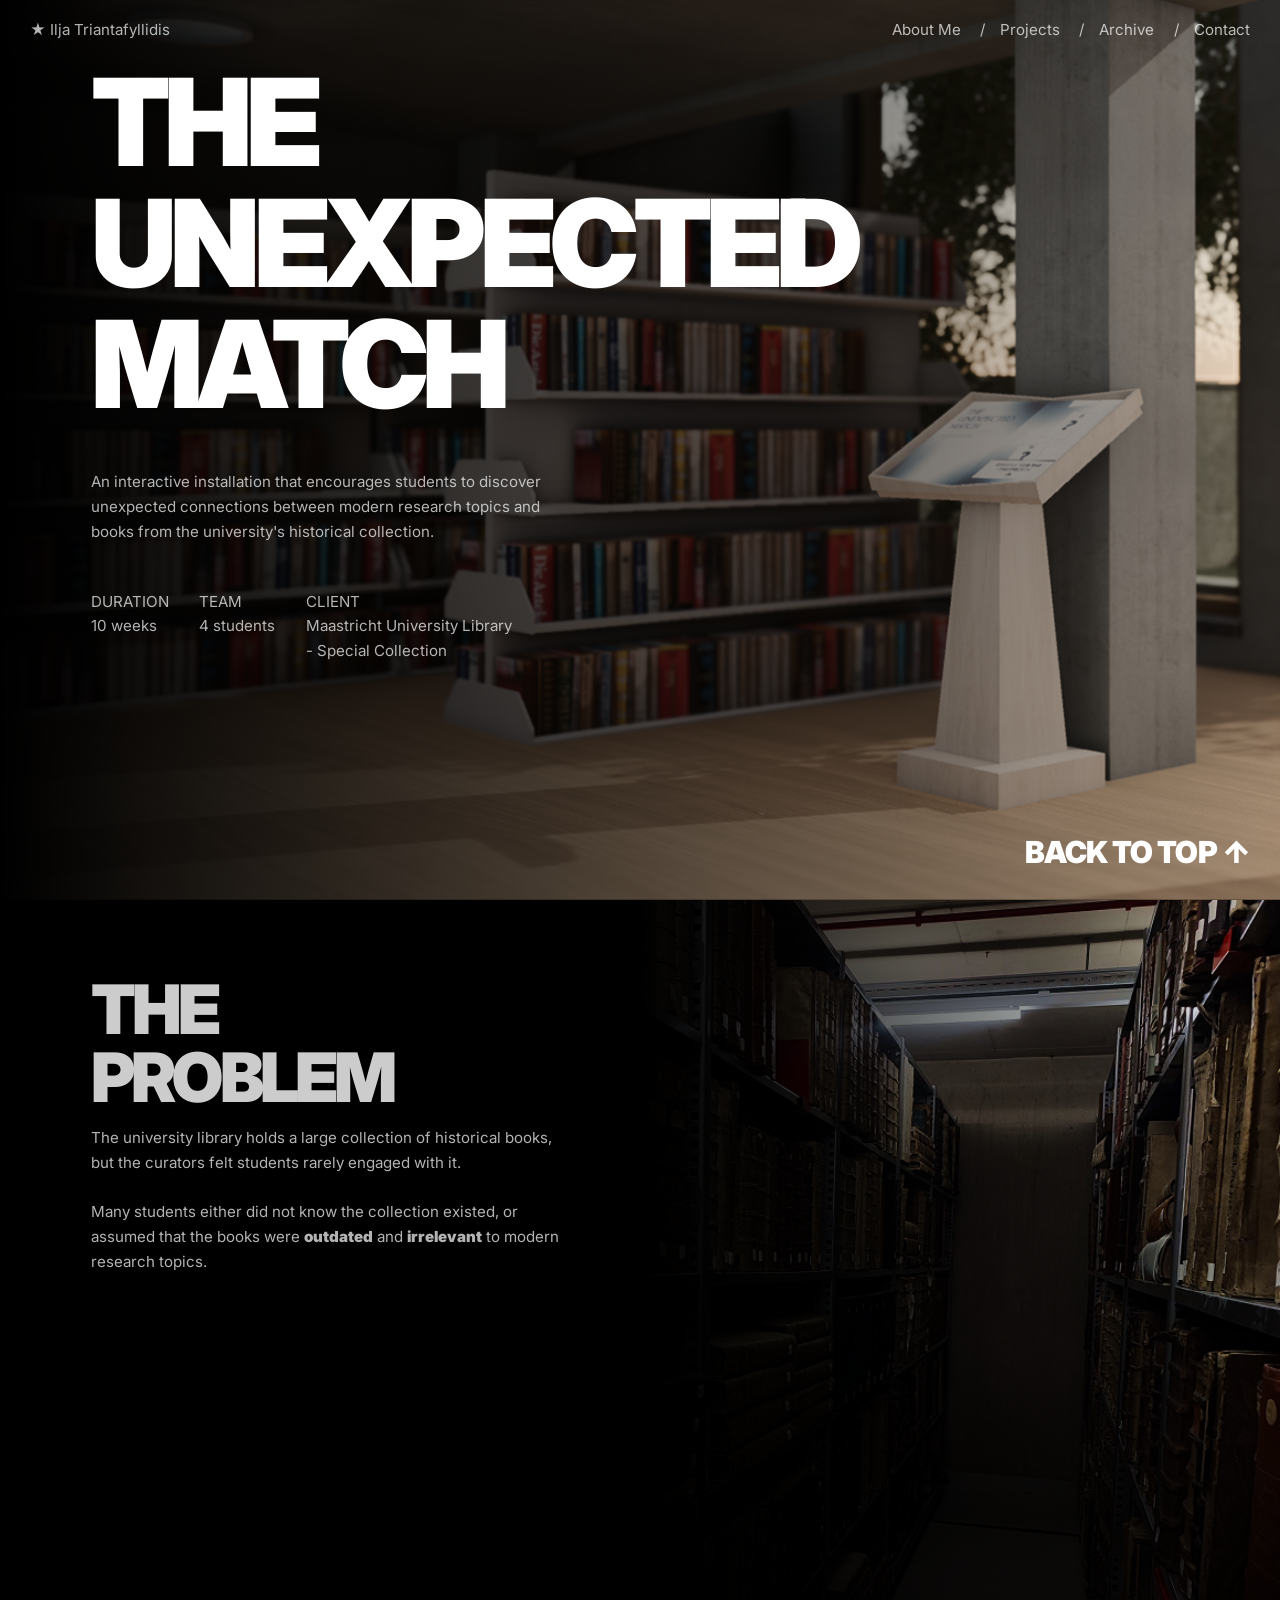
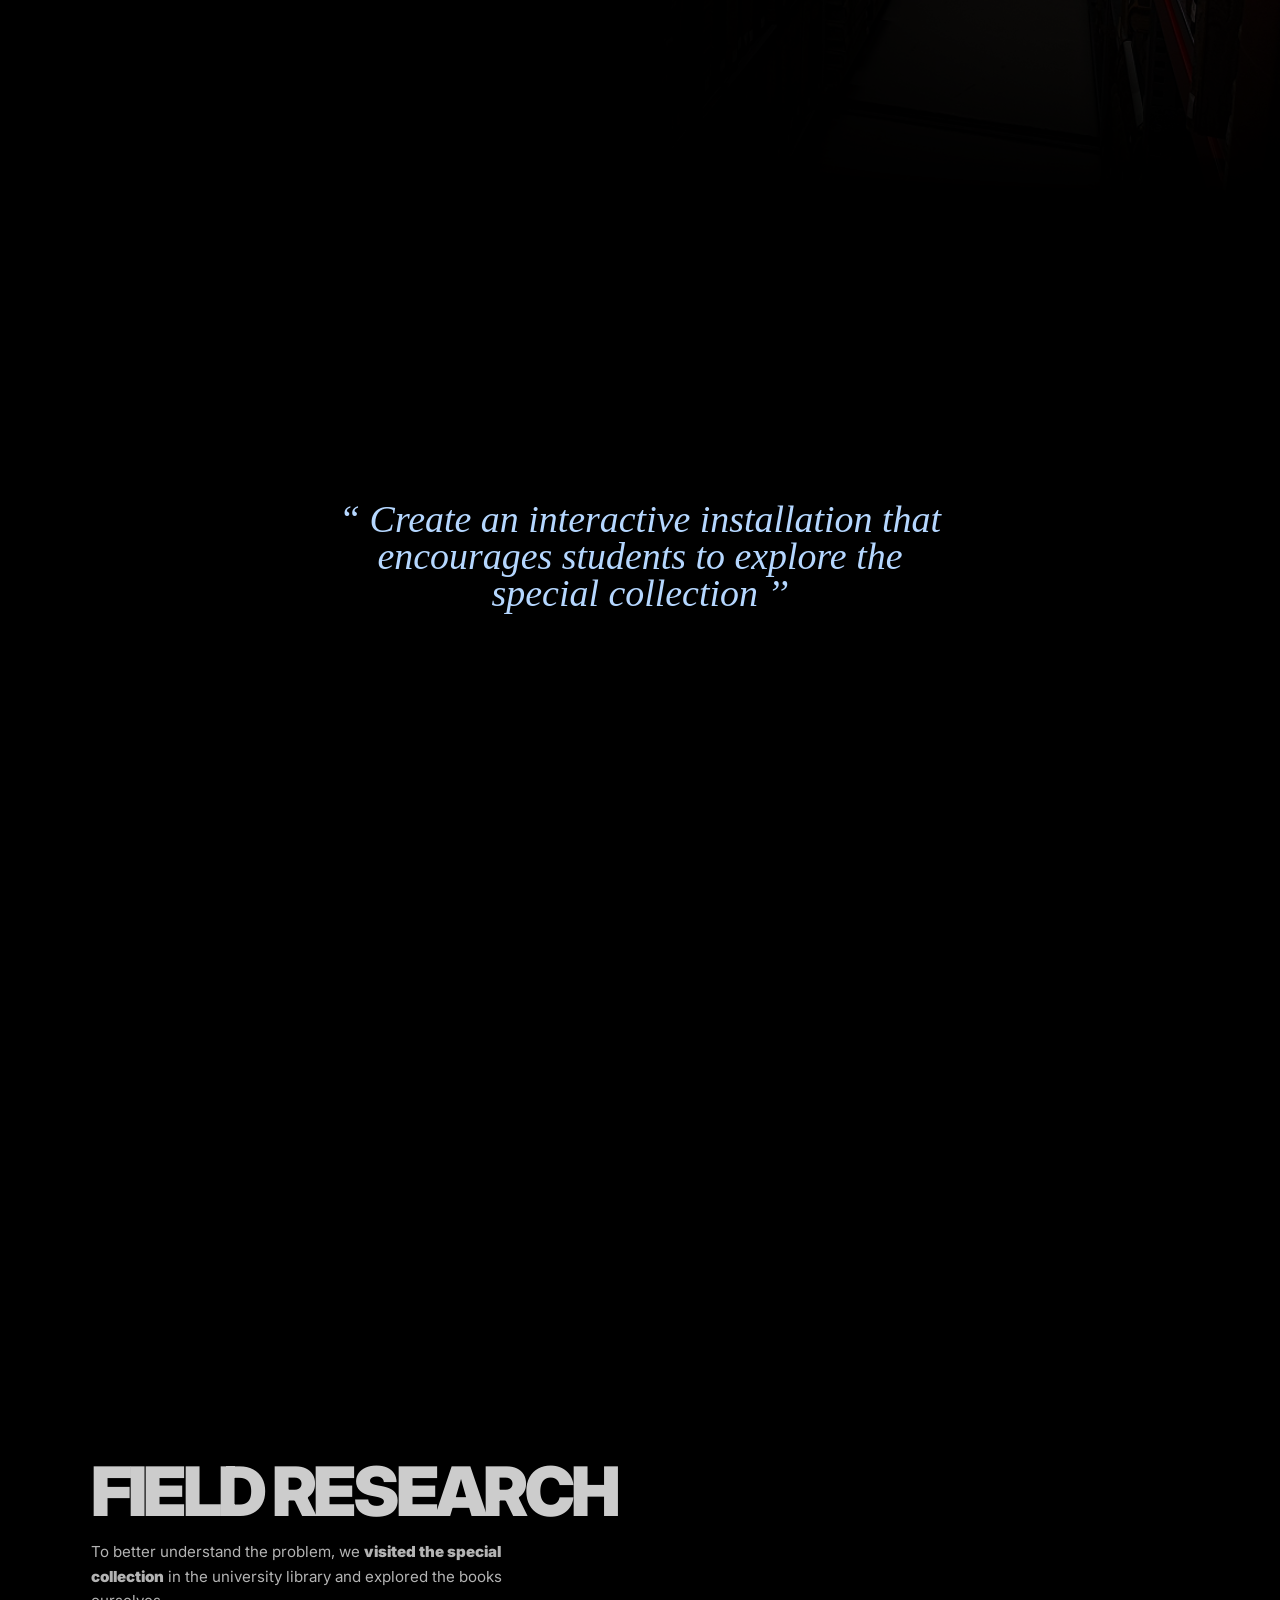
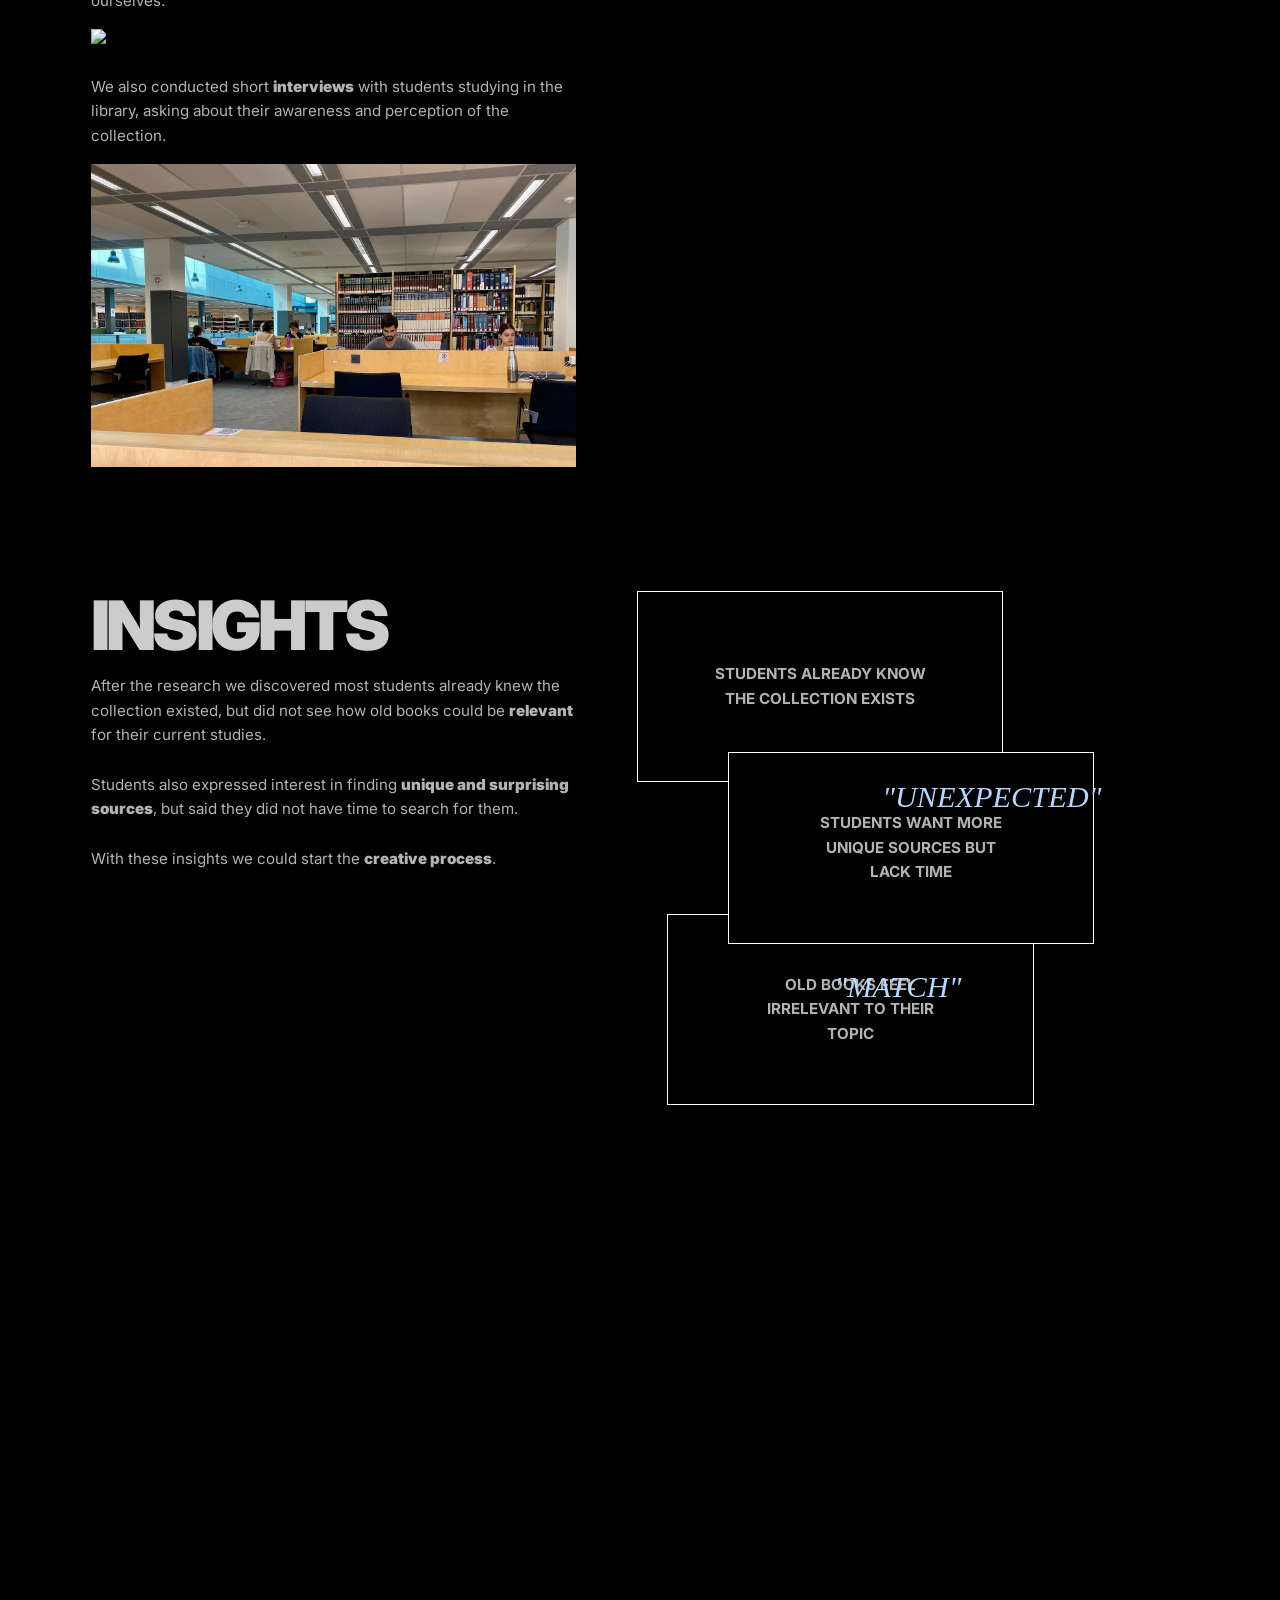
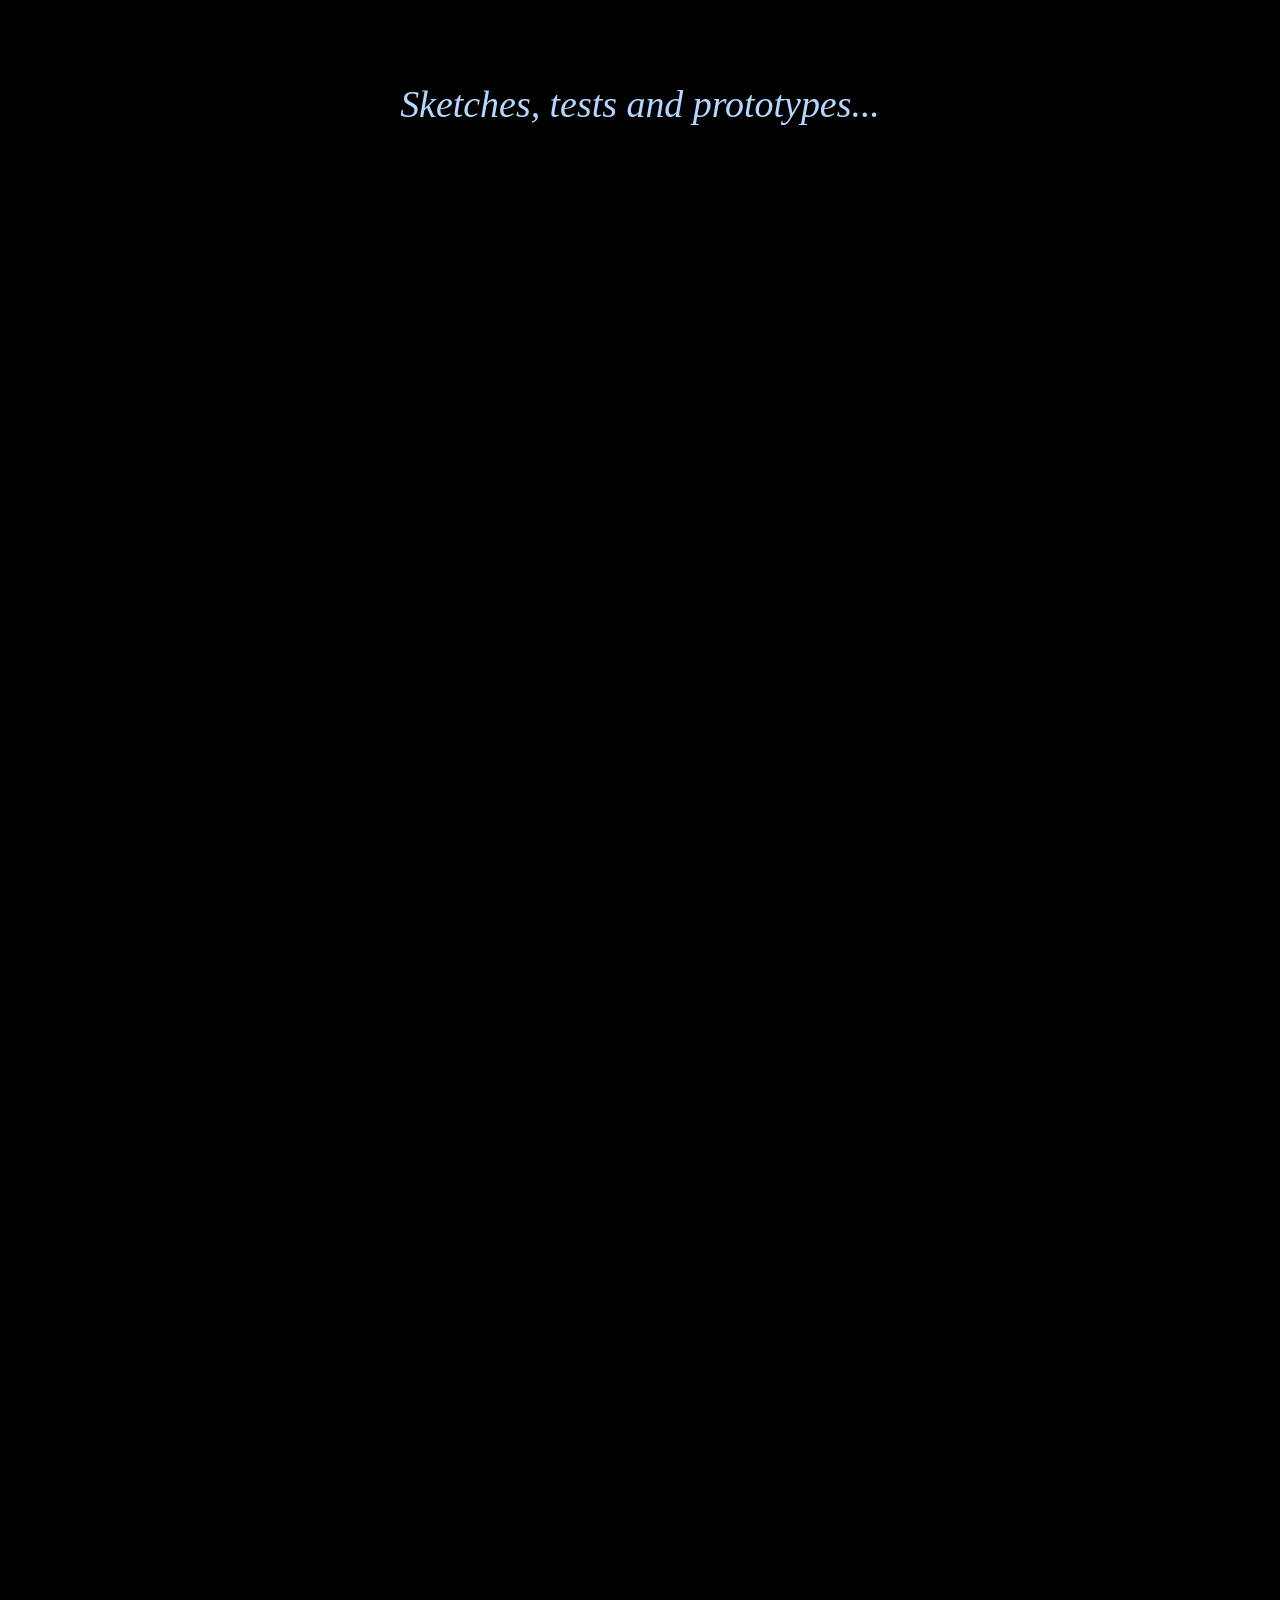
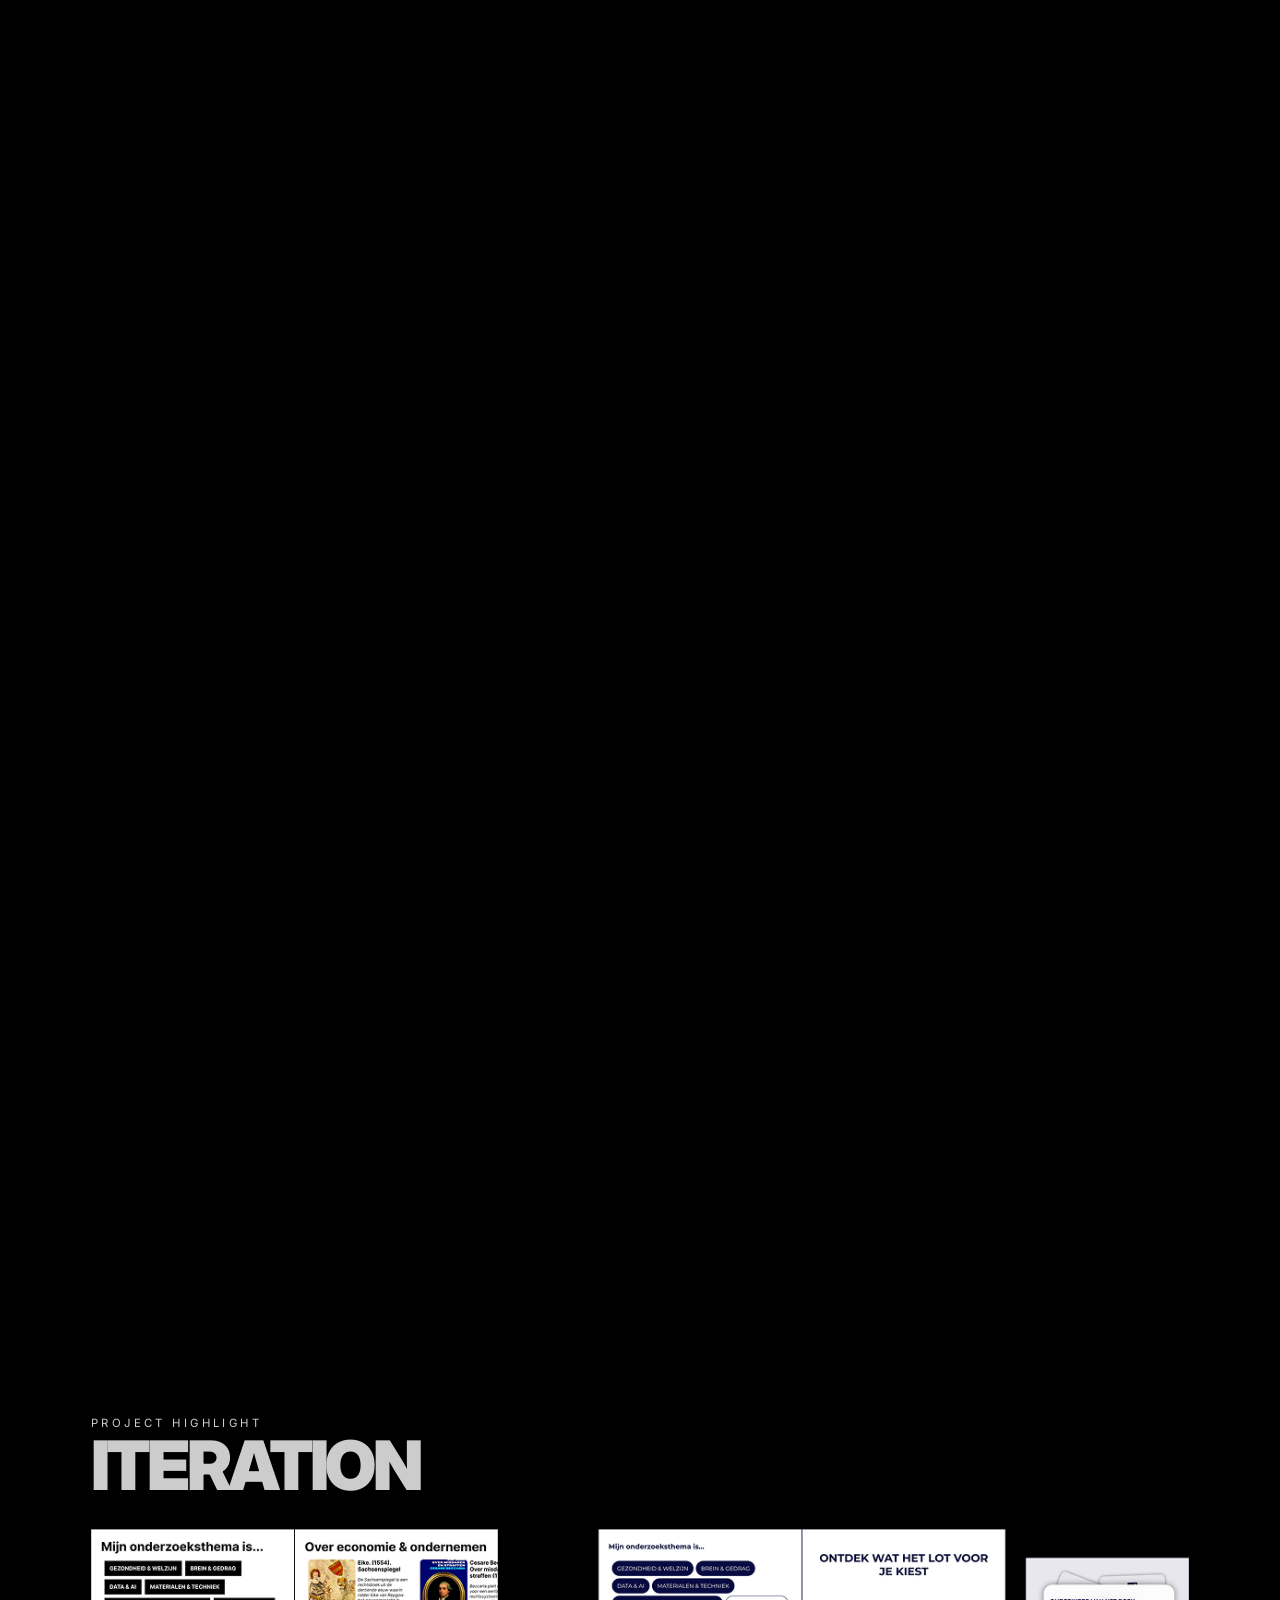
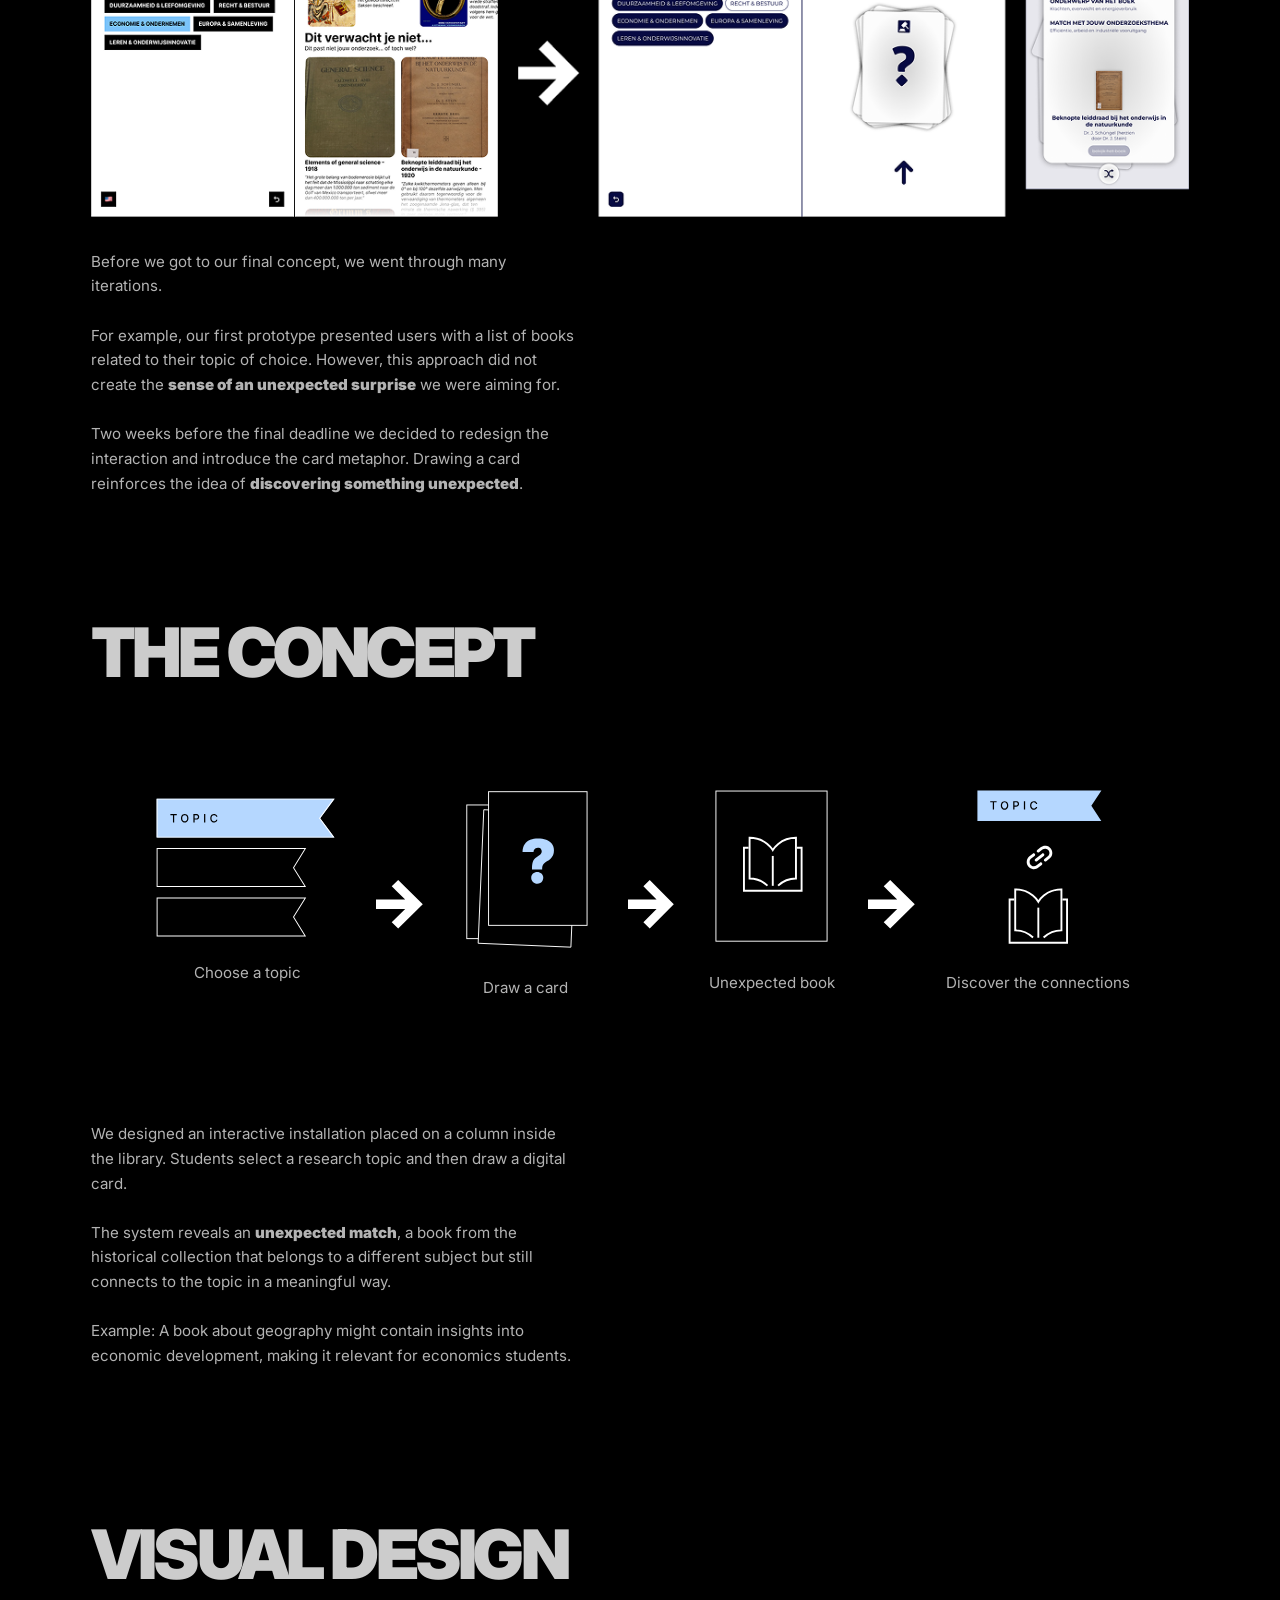
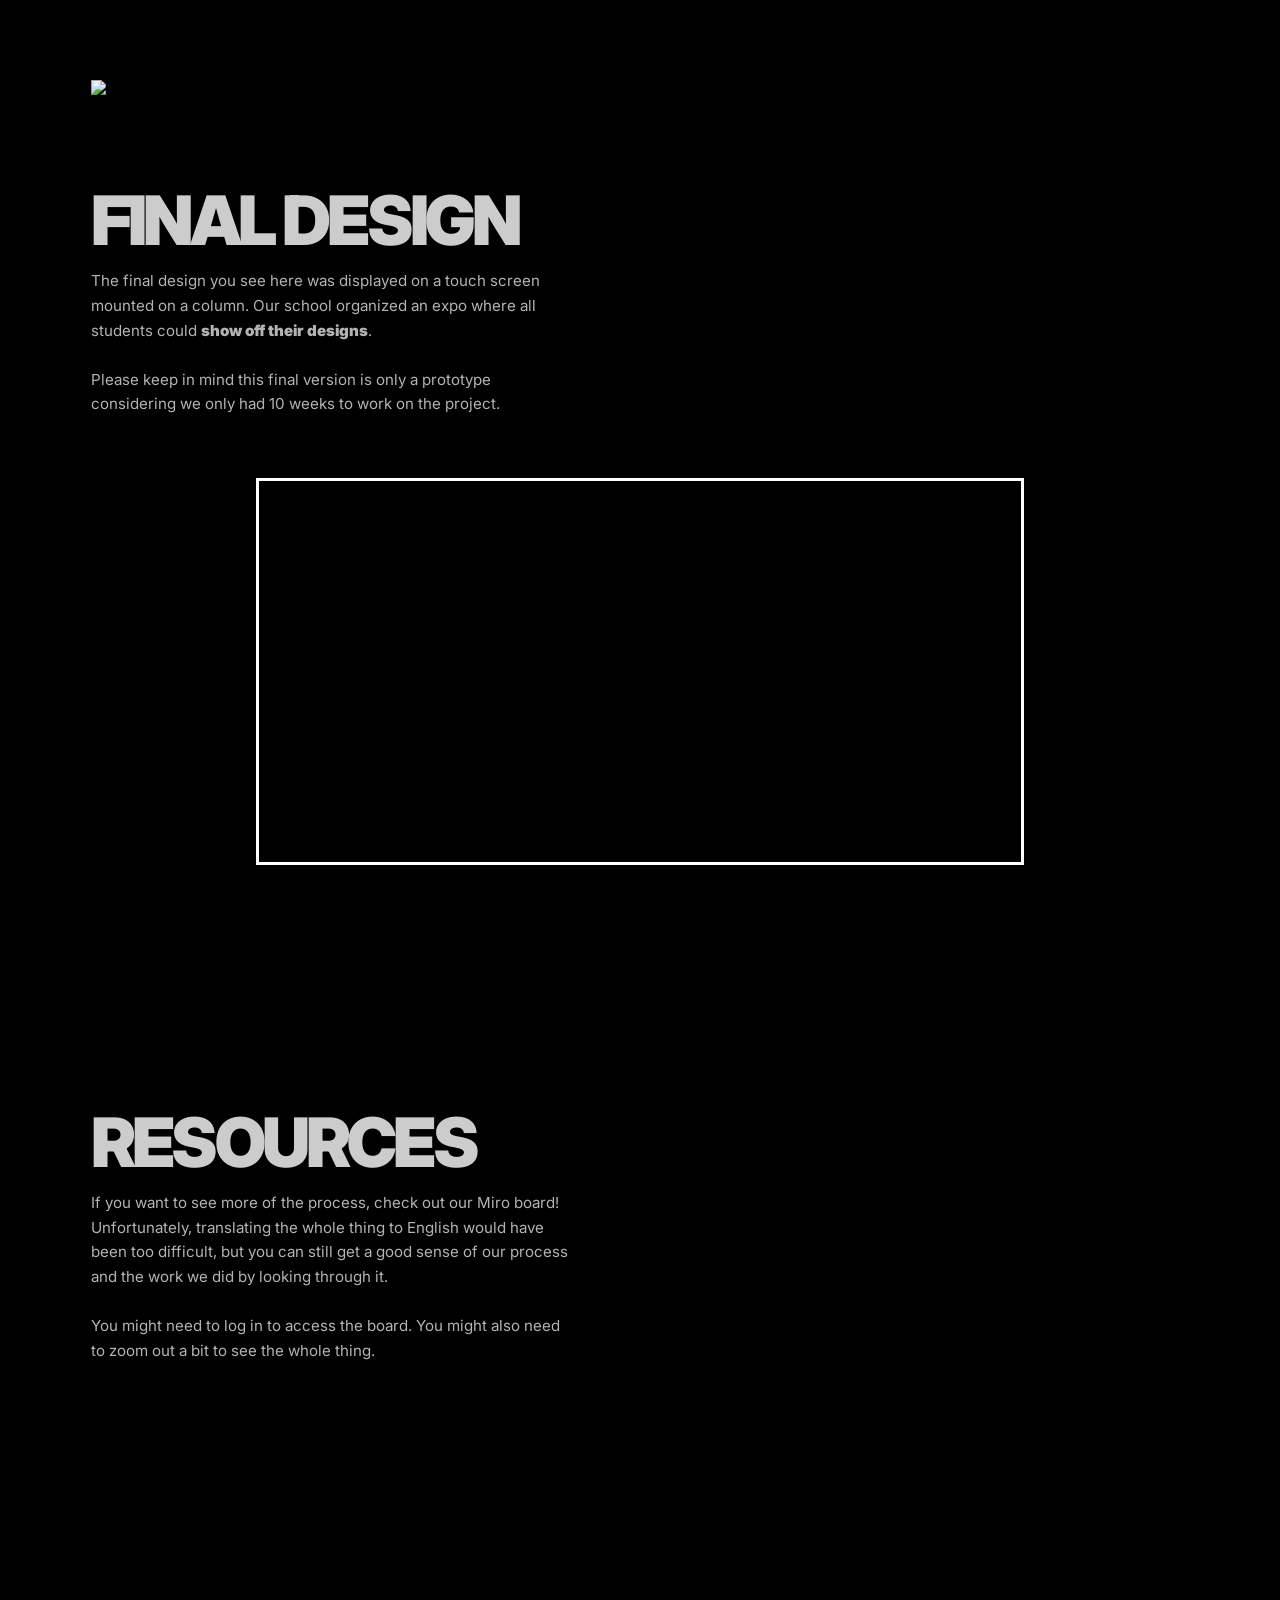
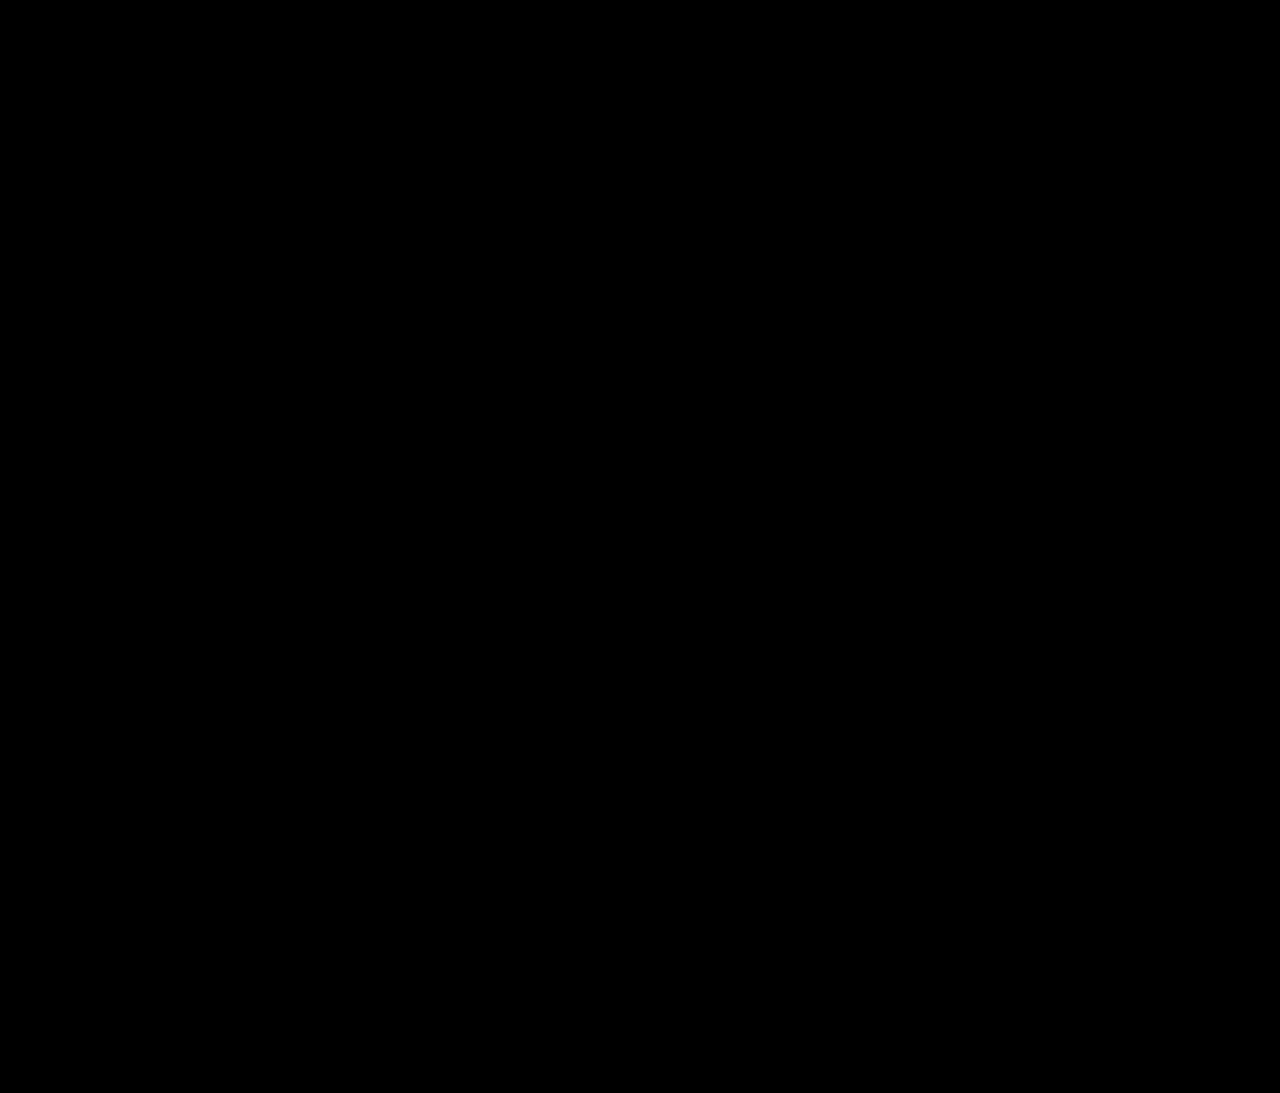
==== commit cfe91d18: "update" ====
--- a/theUnexpectedMatch.html
+++ b/theUnexpectedMatch.html
@@ -101,12 +101,12 @@
             <div class="insightsNarrative">
                 <h5>INSIGHTS</h5>
                 <p>After the research we discovered most students already knew the collection existed, but did not see
-                    how old books could be relevant for their current studies.
+                    how old books could be <span>relevant</span> for their current studies.
                     <br><br>
-                    Students also expressed interest in finding unique and surprising sources, but said they did not
-                    have time to search for them.
+                    Students also expressed interest in finding <span>unique and surprising sources</span>, but said
+                    they did not have time to search for them.
                     <br><br>
-                    With these insights we can start the creative provcess.
+                    With these insights we could start the <span>creative process</span>.
                 </p>
             </div>
             <div class="insightsCards">
@@ -151,11 +151,11 @@
                 For example, our first prototype presented users with a list of books related to their topic of choice.
                 However, this approach
                 did
-                not create the sense of an unexpected surprise we were aiming for.
+                not create the <span>sense of an unexpected surprise</span> we were aiming for.
                 <br><br>
                 Two weeks before the final deadline we decided to redesign the interaction and introduce the card
                 metaphor.
-                Drawing a card reinforces the idea of discovering something unexpected.
+                Drawing a card reinforces the idea of <span>discovering something unexpected</span>.
             </p>
         </section>
 
@@ -187,7 +187,7 @@
                 on a column inside the library. Students select a research topic and then draw
                 a digital card.
                 <br><br>
-                The system reveals an unexpected match, a book
+                The system reveals an <span>unexpected match</span>, a book
                 from the historical collection that belongs to a
                 different subject but still connects to the topic
                 in a meaningful way.
@@ -199,17 +199,42 @@
             </p>
         </section>
 
+        <section class="projectDesign" id="project-design">
+            <h5>VISUAL DESIGN</h5>
+            <img src="assets/img/designTUM.png" alt="visual design" class="designImg">
+        </section>
+
         <section class="projectFinal" id="project-final">
             <h5>FINAL DESIGN</h5>
+            <p>
+                The final design you see here was displayed on a touch screen mounted on a column. Our school organized
+                an expo where all students could <span>show off their designs</span>.
+                <br><br>
+                Please keep in mind this final version is only a prototype considering we only had 10 weeks to work on
+                the project.
+            </p>
             <video preload="metadata" class="projectFinalVideo" loop muted playsinline>
                 <source src="assets/img/finalTUM.mp4" type="video/x-matroska">
                 Your browser does not support the video tag.
             </video>
+
+        </section>
+
+        <section class="projectRecources">
+            <h5>RESOURCES</h5>
             <p>
-                The final design features a sleek interface with a card-based interaction. The installation is designed
-                to be intuitive and engaging, encouraging students to explore the special collection and discover
-                unexpected connections to their research topics.
-            </p>
+                If you want to see more of the process, check out our Miro board! Unfortunately, translating the whole thing
+                to English would have been too difficult, but you can still get a good sense of our process and the work
+                we did by looking through it.
+                <br><br>
+                You might need to log in to access the board. You might also need to zoom out a bit to see the whole
+                thing.
+            </p>
+
+            <iframe width="100%" height="600"
+                src="https://miro.com/app/live-embed/uXjVJNnkTa8=/?embedMode=view_only_without_ui&moveToViewport=-44669,-27274,147409,78786&embedId=930335562757"
+                frameborder="0" scrolling="no" allow="fullscreen; clipboard-read; clipboard-write"
+                allowfullscreen></iframe>
         </section>
     </main>
 
--- a/css/style.css
+++ b/css/style.css
@@ -9,6 +9,7 @@
         transform: translateX(-40vw) skewX(-20deg);
         width: 200%;
     }
+
     100% {
         transform: translateX(200vw) skewX(-20deg);
         width: 200%;
@@ -17,10 +18,10 @@
 
 .pageRevealOverlay {
     position: fixed;
-    top: 0;
+    top: calc(-8vh / var(--page-zoom-scale, 1));
     left: 0;
     width: 200%;
-    height: 100vh;
+    height: calc(116vh / var(--page-zoom-scale, 1));
     background-color: #000000;
     z-index: 9999;
     transform-origin: left center;
@@ -40,10 +41,10 @@
     --color-text-primary: #ffffff;
     --color-text-secondary: #B5D7FF;
     --color-text-accent: #BD0828;
-    
+
     /* Background Colors */
     --color-background-dark: #000000;
-    
+
     /* Spacing Scale */
     --spacing-xs: 4px;
     --spacing-sm: 8px;
@@ -54,7 +55,7 @@
     --spacing-3xl: 128px;
     --spacing-4xl: 160px;
     --spacing-5xl: 224px;
-    
+
     /* Animation */
     --timing-fast: 150ms;
     --timing-base: 200ms;
@@ -63,7 +64,7 @@
     --timing-slowest: 900ms;
     --easing-standard: cubic-bezier(0.22, 1, 0.36, 1);
     --easing-ease: ease;
-    
+
     /* Z-Index Scale */
     --z-background: -10;
     --z-base: 0;
@@ -72,11 +73,11 @@
     --z-overlay: 10;
     --z-nav: 30;
     --z-modal: 200;
-    
+
     /* Breakpoints */
     --breakpoint-md: 900px;
     --breakpoint-sm: 768px;
-    
+
     /* Deprecated: Use new naming */
     --color-primarytext: #ffffff;
     --color-secondarytext: #B5D7FF;
@@ -361,6 +362,14 @@
     letter-spacing: -1px;
     color: var(--color-text-primary);
     text-decoration: none;
+    display: inline-block;
+    transform-origin: left center;
+    transform: skewX(0deg);
+    transition: transform 240ms var(--easing-standard);
+}
+
+.jumpLink:hover {
+    transform: skewX(-20deg);
 }
 
 /* frames */
@@ -419,9 +428,8 @@
 .radialGradientContact {
     position: absolute;
     bottom: 0;
-    left: 50%;
-    transform: translateX(-50%);
-    width: 100vw;
+    left: 0;
+    width: 100%;
     display: block;
 }
 
@@ -537,7 +545,7 @@
 
 .projectItems {
     display: flex;
-    gap: var(--spacing-xl);
+    gap: var(--spacing-lg);
 }
 
 .projectItem {
@@ -546,12 +554,12 @@
     position: relative;
 }
 
-.projectItem > a {
+.projectItem>a {
     position: relative;
     display: block;
 }
 
-.projectItem > a::before {
+.projectItem>a::before {
     content: "";
     position: absolute;
     top: 0;
@@ -577,12 +585,12 @@
     transition: transform var(--timing-slow) var(--easing-ease);
 }
 
-.projectItem > a:hover::before {
+.projectItem>a:hover::before {
     opacity: 1;
     transform: translateX(-10px);
 }
 
-.projectItem > a:hover .projectImg {
+.projectItem>a:hover .projectImg {
     transform: skewX(-6deg) translateX(6px);
 }
 
@@ -841,7 +849,7 @@
 
 .contact h2 {
     position: relative;
-    top: -35px;
+    top: -10px;
     left: -60px;
     z-index: 10;
     width: fit-content;
@@ -865,6 +873,7 @@
 }
 
 /* projects */
+
 
 .projectHeroImg {
     position: absolute;
@@ -935,6 +944,10 @@
 
 /* project problem */
 
+.projectProblem h5 {
+    margin-bottom: 16px;
+}
+
 .projectProblem {
     box-sizing: border-box;
     height: 100vh;
@@ -947,26 +960,22 @@
     width: 512px;
 }
 
-.projectProblemText p {
-    margin-top: 16px;
-}
 
 .projectProblemImg {
-    margin-top: calc(100vh / var(--page-zoom-scale, 1));
     position: absolute;
-    top: 0;
+    top: calc(100vh / var(--page-zoom-scale, 1));
     right: 0;
     width: calc(50vw / var(--page-zoom-scale, 1));
     height: calc(100vh / var(--page-zoom-scale, 1));
     overflow: hidden;
 }
 
+
 .projectProblemImg img,
 .projectProblemImg .projectProblemImgContent {
     display: block;
     width: 100%;
-    height: 80%;
-    margin-top: 10%;
+    height: 100%;
     object-fit: cover;
     object-position: right center;
 }
@@ -981,11 +990,16 @@
     pointer-events: none;
 }
 
+.UTD {
+    margin-top: 70px;
+}
+
 /* project quote */
 
+
 .projectQuote {
     box-sizing: border-box;
-    height: 150vh;
+    height: calc(150vh / var(--page-zoom-scale, 1));
     padding-top: 0;
     padding-bottom: 0;
     min-height: 700px;
@@ -994,7 +1008,7 @@
 .projectQuote h2 {
     position: sticky;
     top: 0;
-    height: 100vh;
+    height: calc(100vh / var(--page-zoom-scale, 1));
     display: flex;
     justify-content: center;
     align-items: center;
@@ -1008,7 +1022,7 @@
 
 @media (max-width: 900px) {
     .projectQuote {
-        height: 118vh;
+        height: calc(118vh / var(--page-zoom-scale, 1));
     }
 
     .projectQuote h2 {
@@ -1018,6 +1032,10 @@
 }
 
 /* project field research */
+
+.projectFieldResearch h5 {
+    margin-bottom: 16px;
+}
 
 .projectFieldResearch {
     box-sizing: border-box;
@@ -1051,6 +1069,10 @@
 }
 
 /* project insights */
+
+.projectInsights h5 {
+    margin-bottom: 16px;
+}
 
 .projectInsights {
     box-sizing: border-box;
@@ -1161,13 +1183,13 @@
 
 .projectSketches {
     box-sizing: border-box;
-    height: 360vh;
+    height: calc(360vh / var(--page-zoom-scale, 1));
 }
 
 .projectSketchesScene {
     position: sticky;
     top: 0;
-    height: 100vh;
+    height: calc(100vh / var(--page-zoom-scale, 1));
     display: flex;
     justify-content: center;
     align-items: center;
@@ -1241,7 +1263,7 @@
 
 @media (max-width: 900px) {
     .projectSketches {
-        height: 320vh;
+        height: calc(320vh / var(--page-zoom-scale, 1));
     }
 
     .projectSketches h2 {
@@ -1363,7 +1385,7 @@
 }
 
 .projectDesignDecisionGraphic .color1 {
-background-color: #F6B432;
+    background-color: #F6B432;
 }
 
 .projectDesignDecisionGraphic .color2 {
@@ -1418,9 +1440,19 @@
     width: 512px;
 }
 
+.projectFinal h5 {
+    margin-bottom: 16px;
+}
+
+.projectFinal {
+    box-sizing: border-box;
+    padding-bottom: 128px;
+}
+
 .finalLink {
     width: 100%;
-    margin-top: 32px;
+    margin-top: 96px;
+    margin-bottom: 96px;
     box-sizing: border-box;
 }
 
@@ -1445,10 +1477,31 @@
 }
 
 @keyframes borderPulse {
-    0%, 100% {
+
+    0%,
+    100% {
         border-color: rgba(255, 255, 255, 0);
     }
+
     50% {
         border-color: rgba(255, 255, 255, 1);
     }
+}
+
+.projectRecources iframe {
+    padding-bottom: 96px;
+}
+
+.projectRecources p {
+    width: 512px;
+}
+
+.projectRecources h5 {
+    margin-bottom: 16px;
+}
+
+.projectDesign img {
+    width: 100%;
+    margin-top: 96px;
+    margin-bottom: 96px;
 }
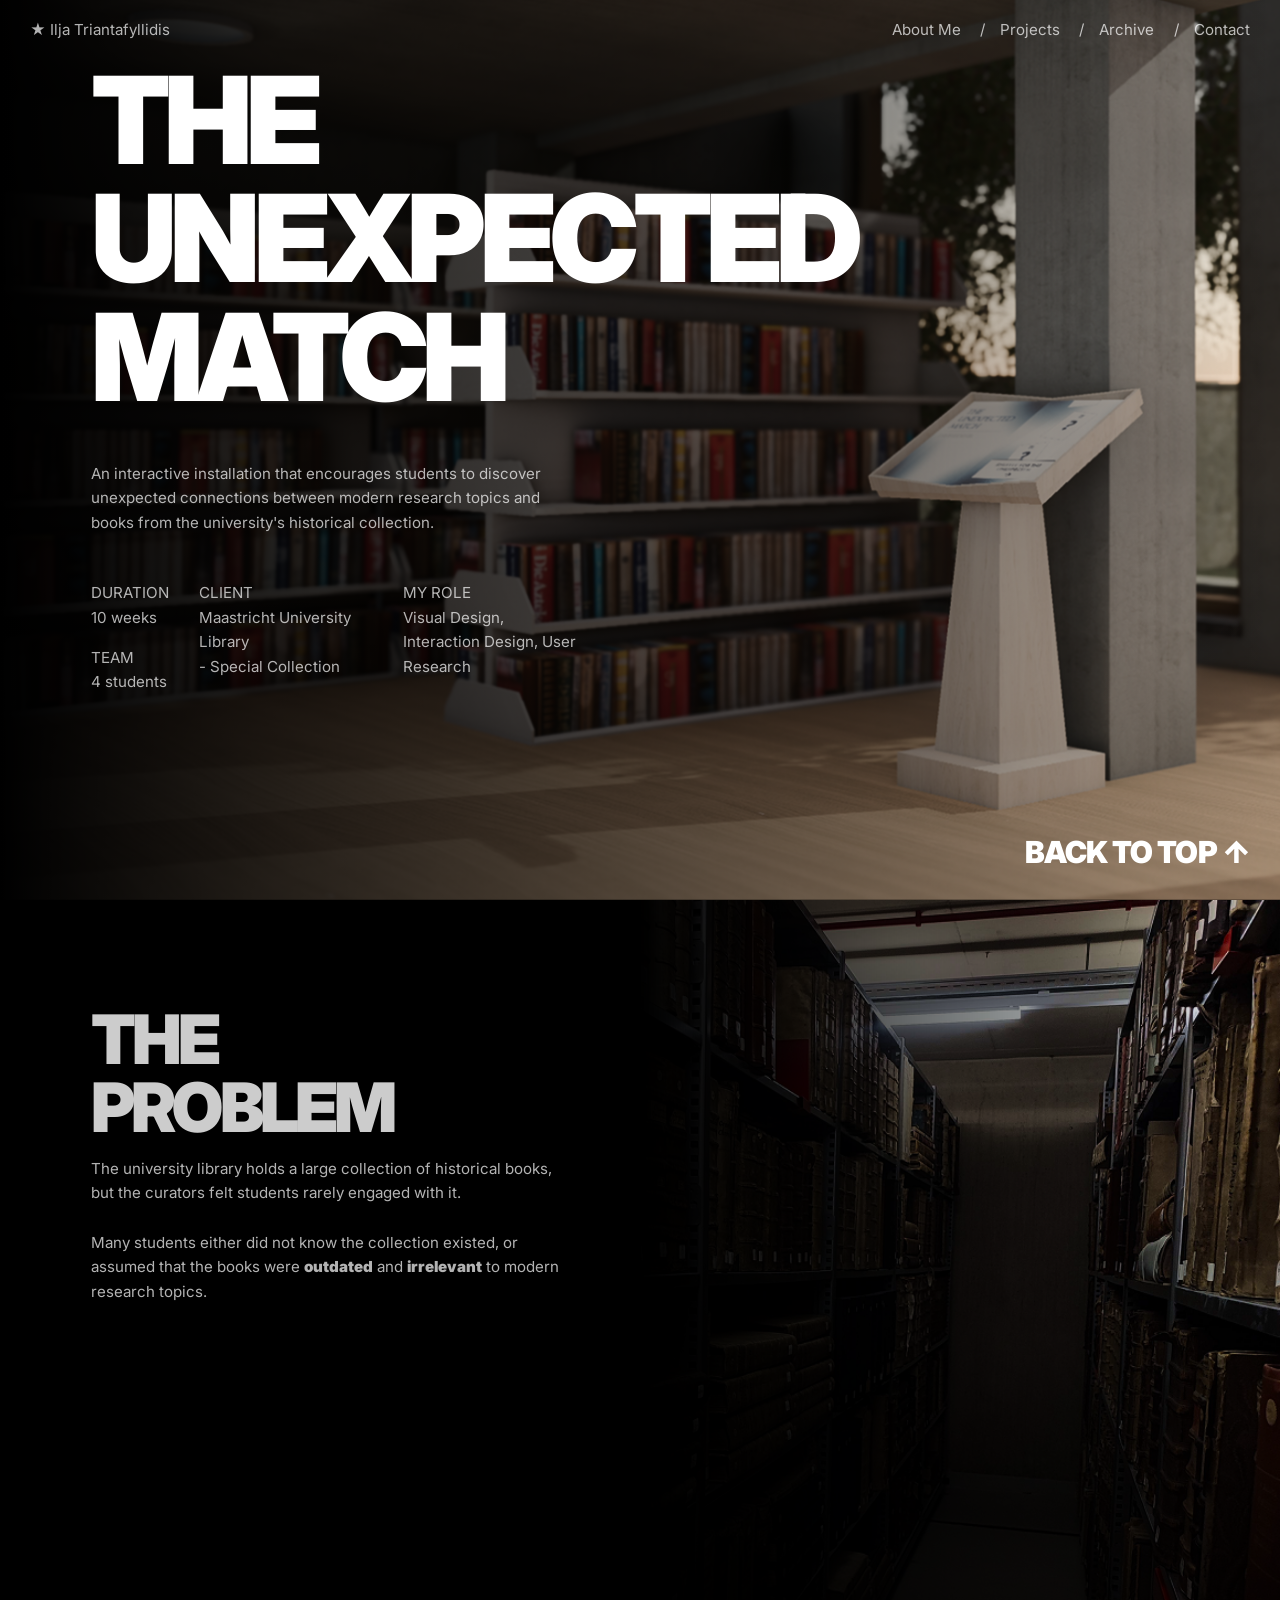
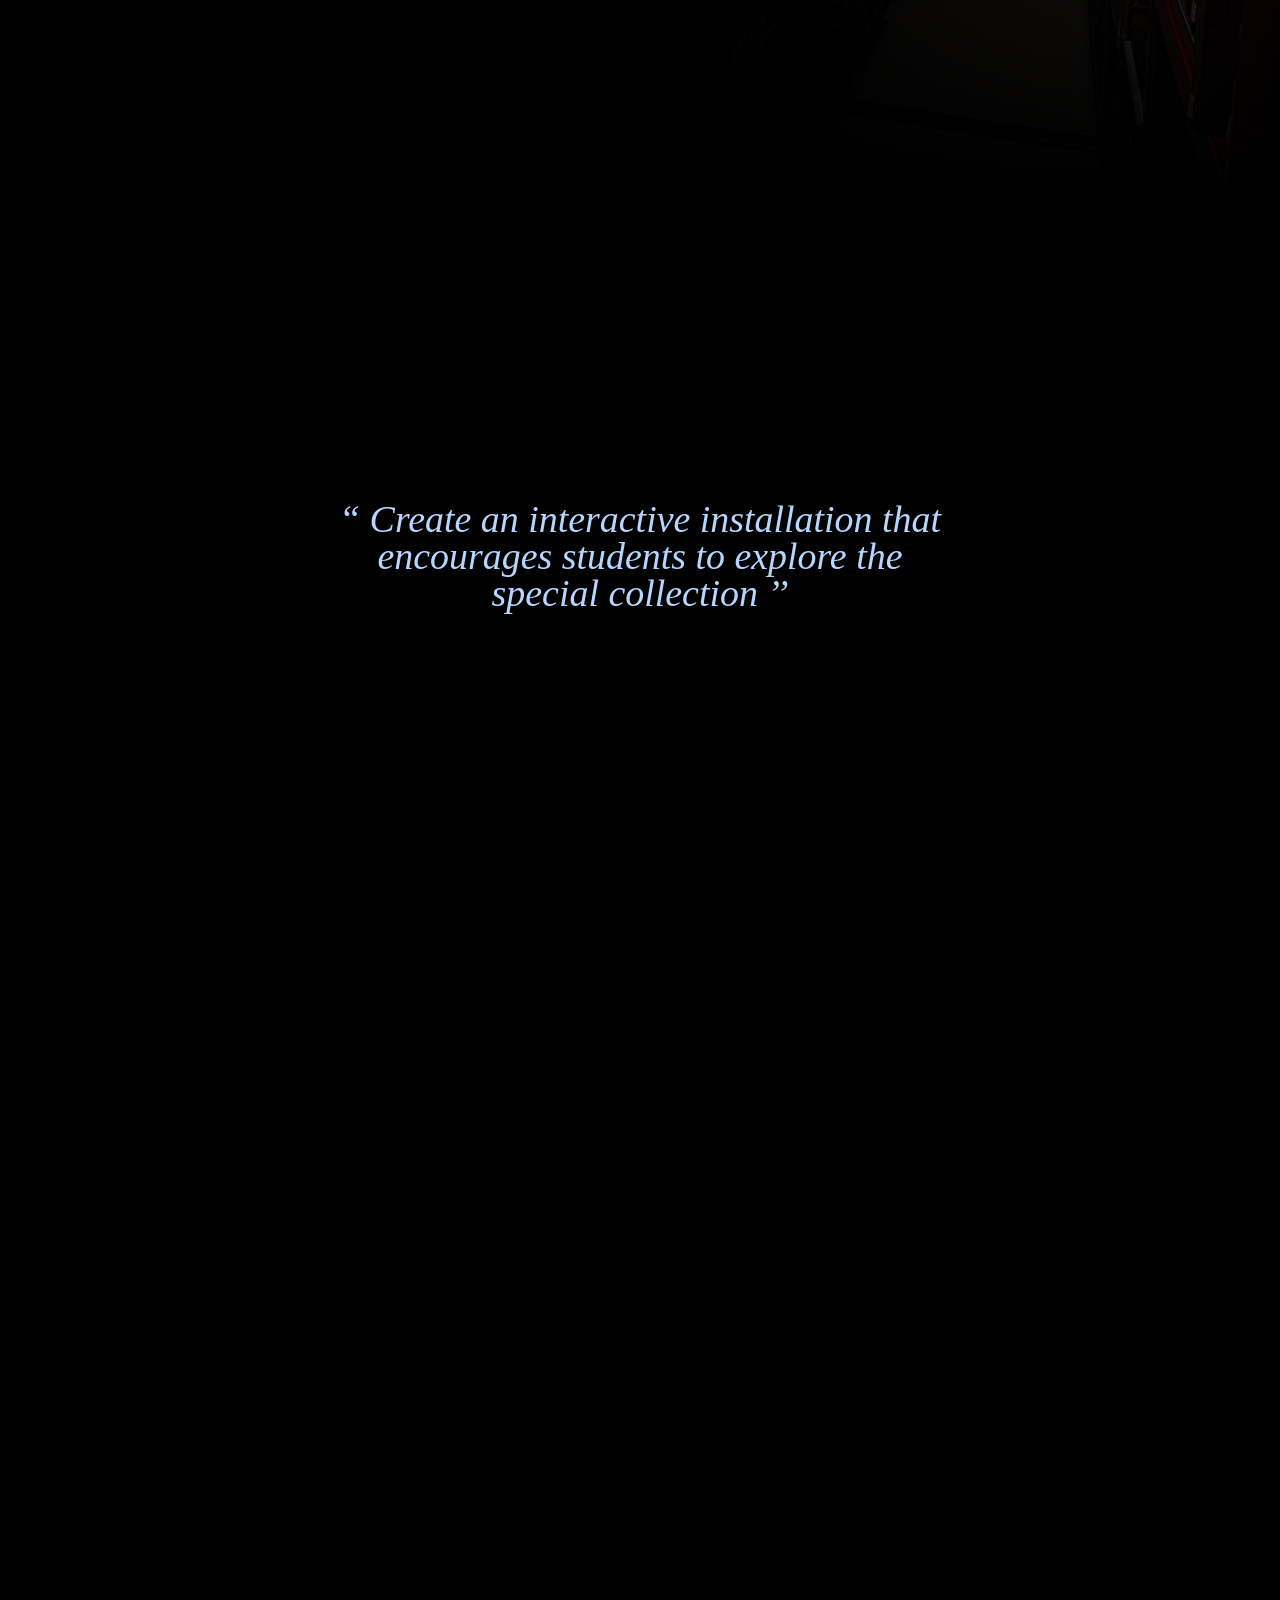
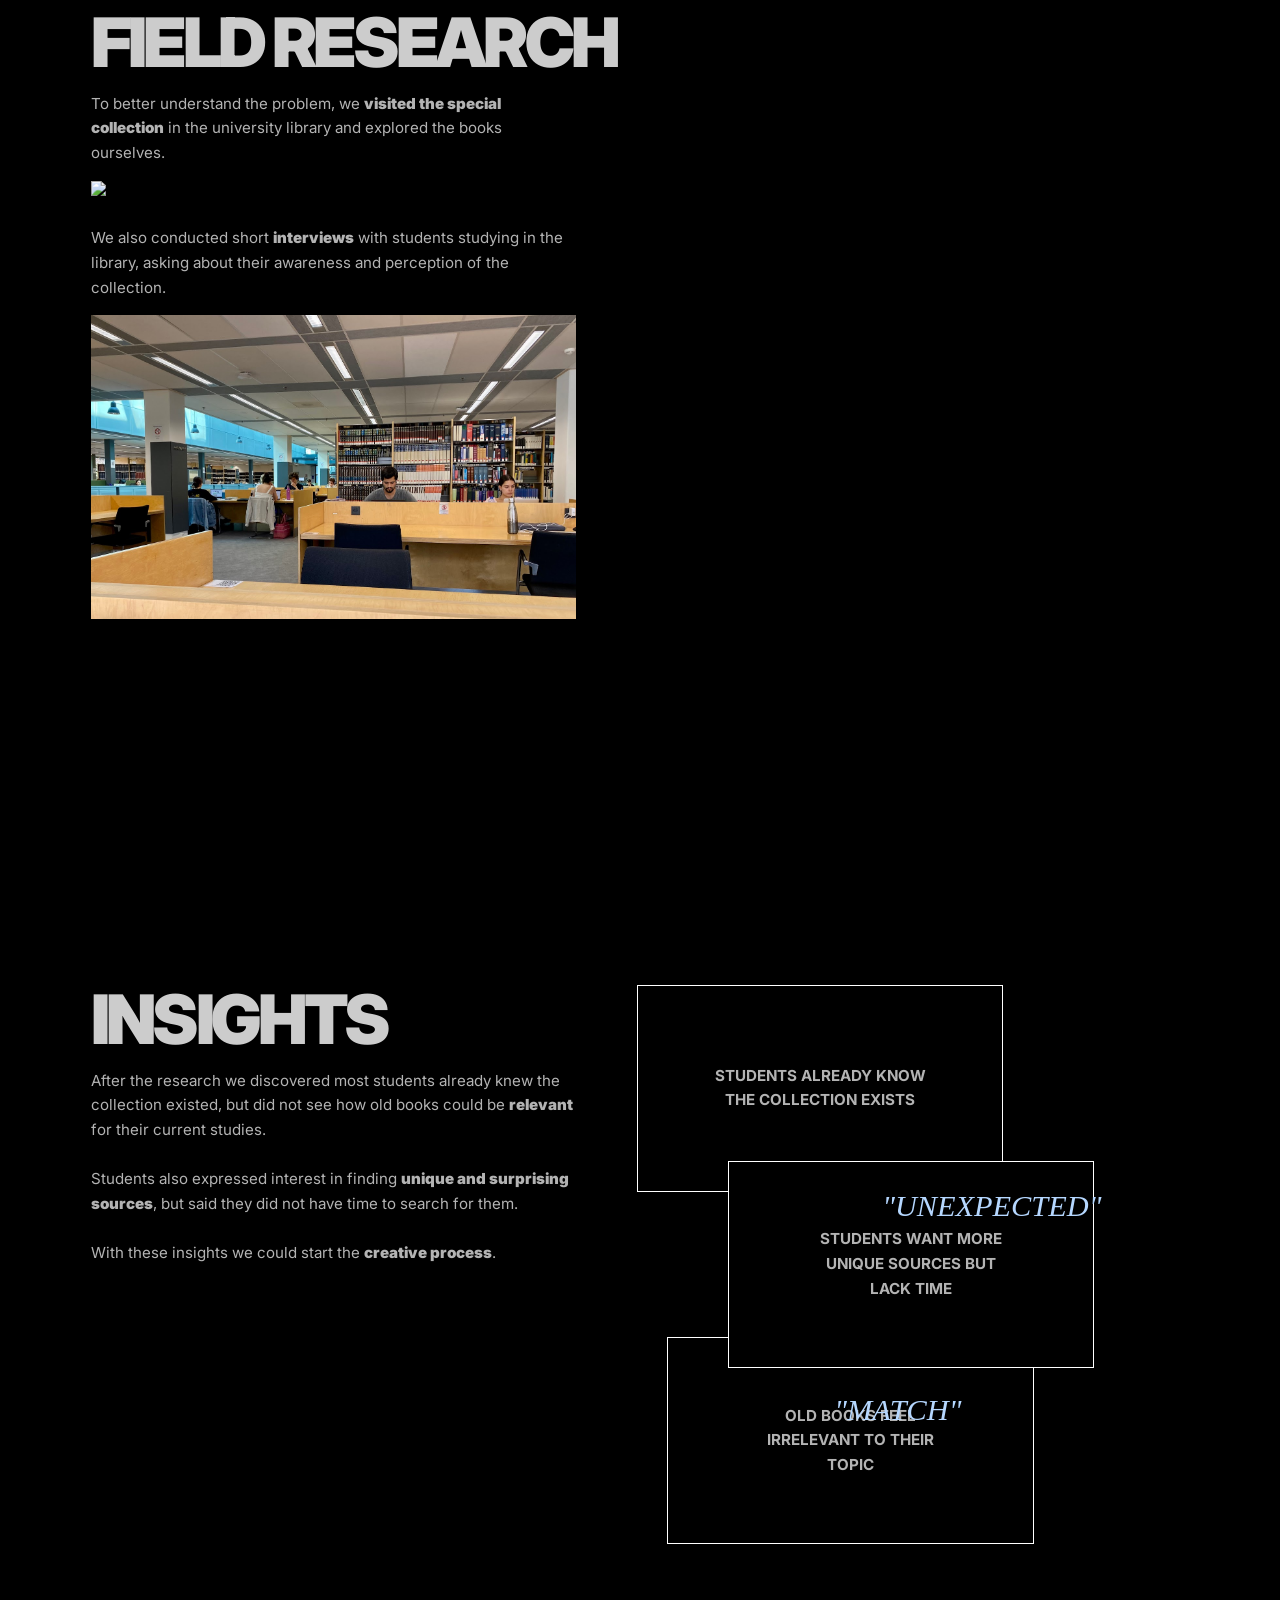
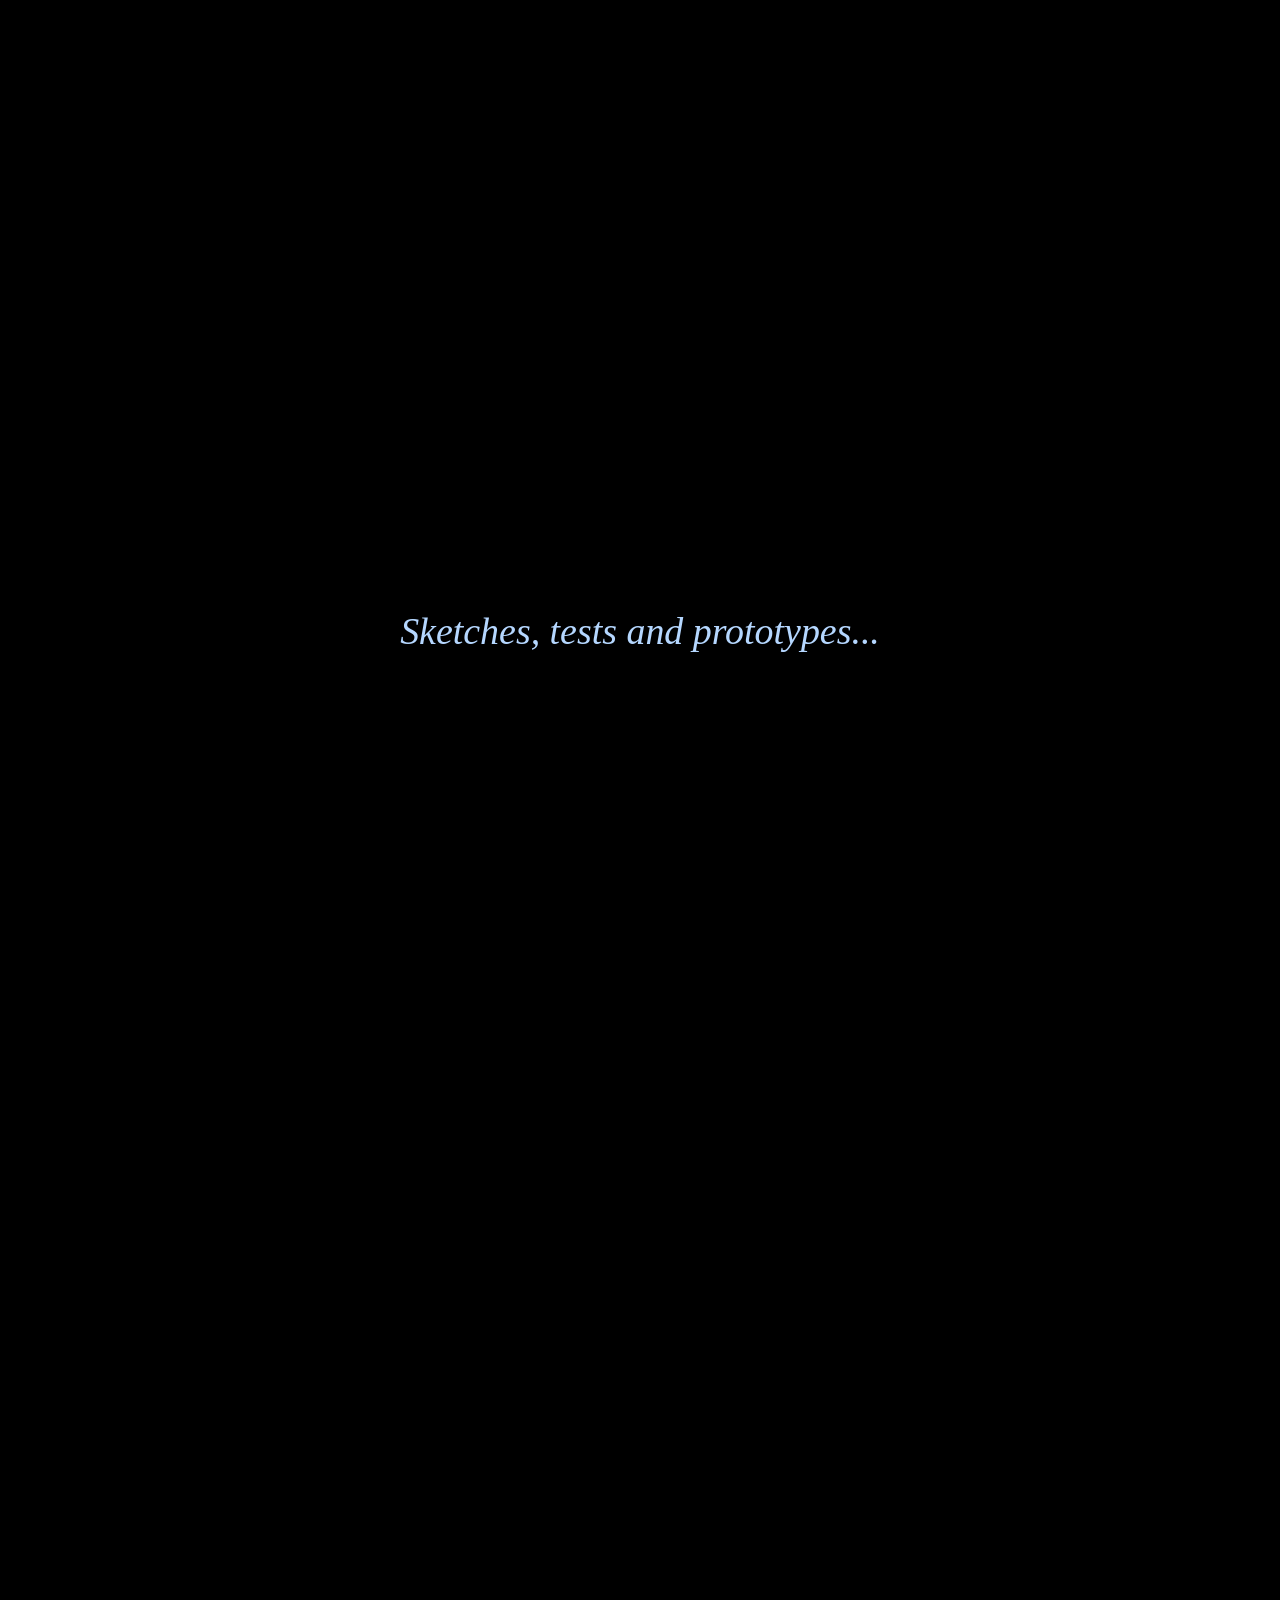
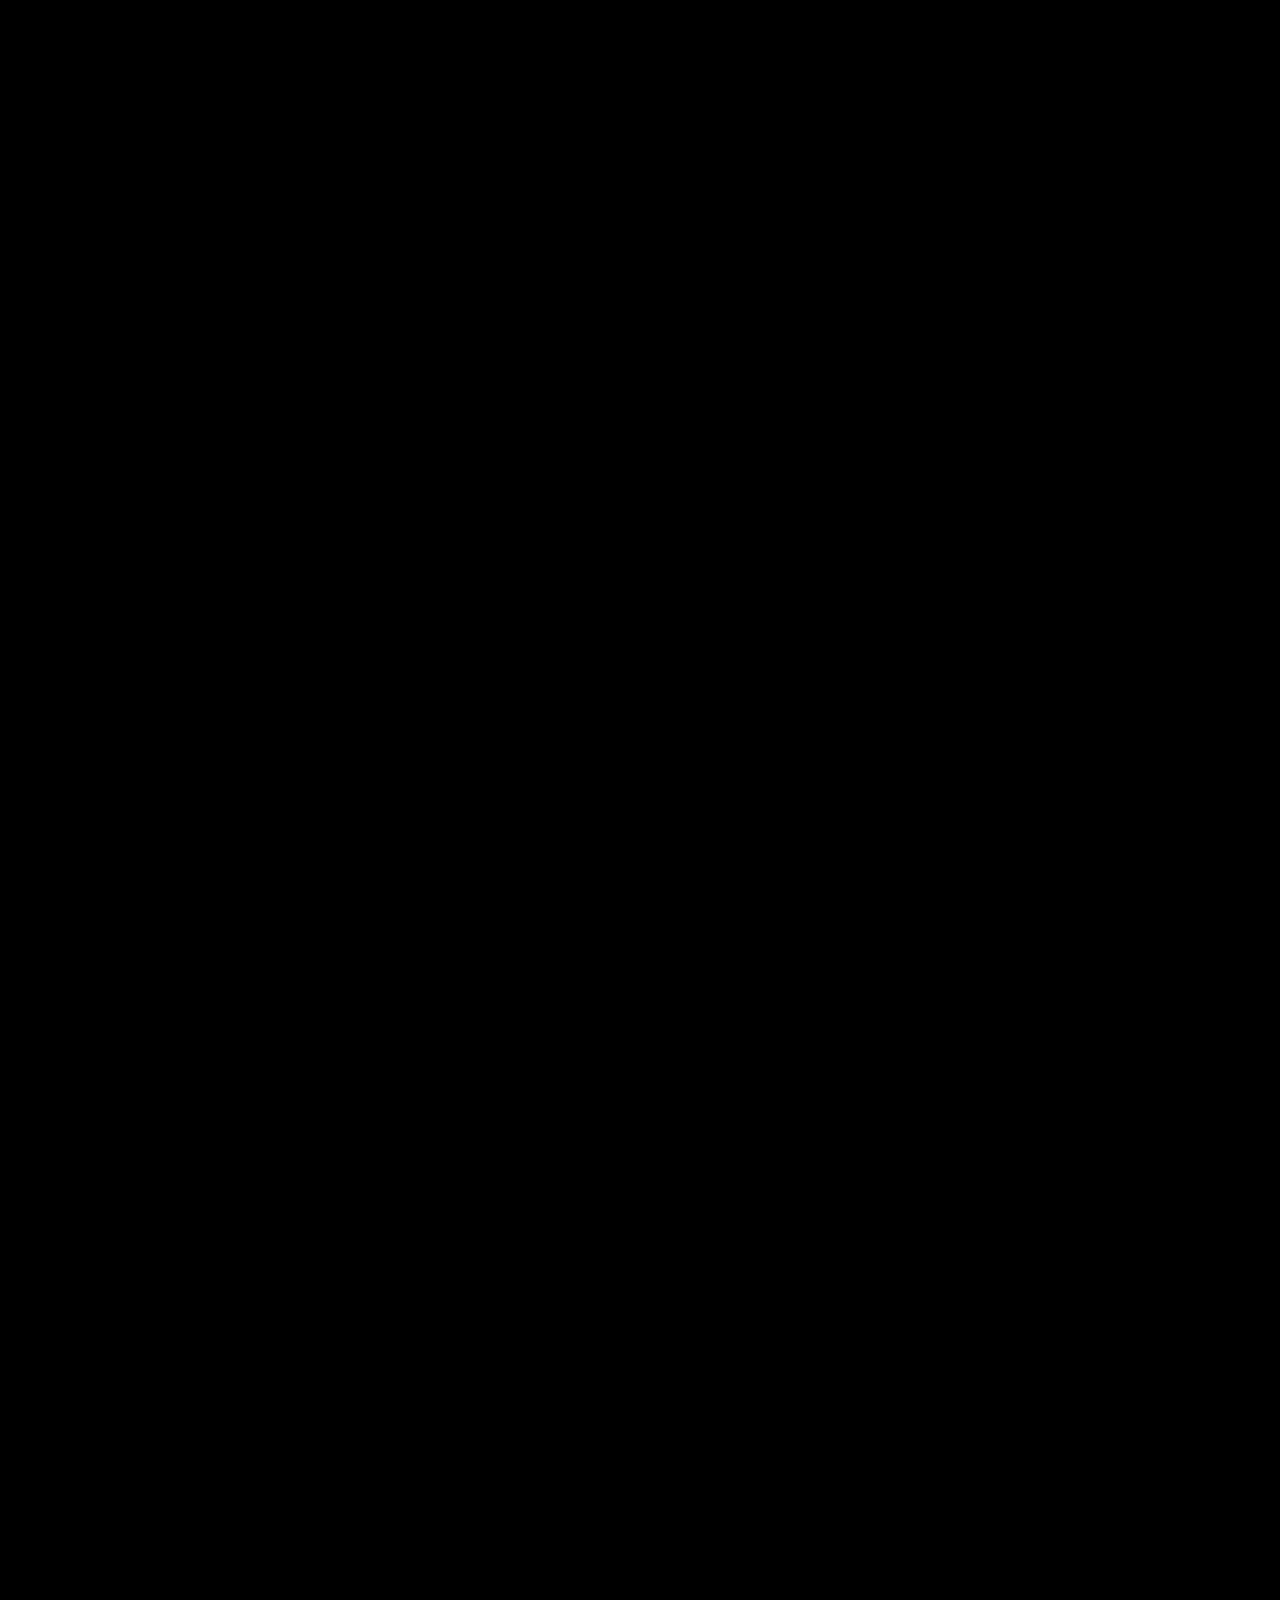
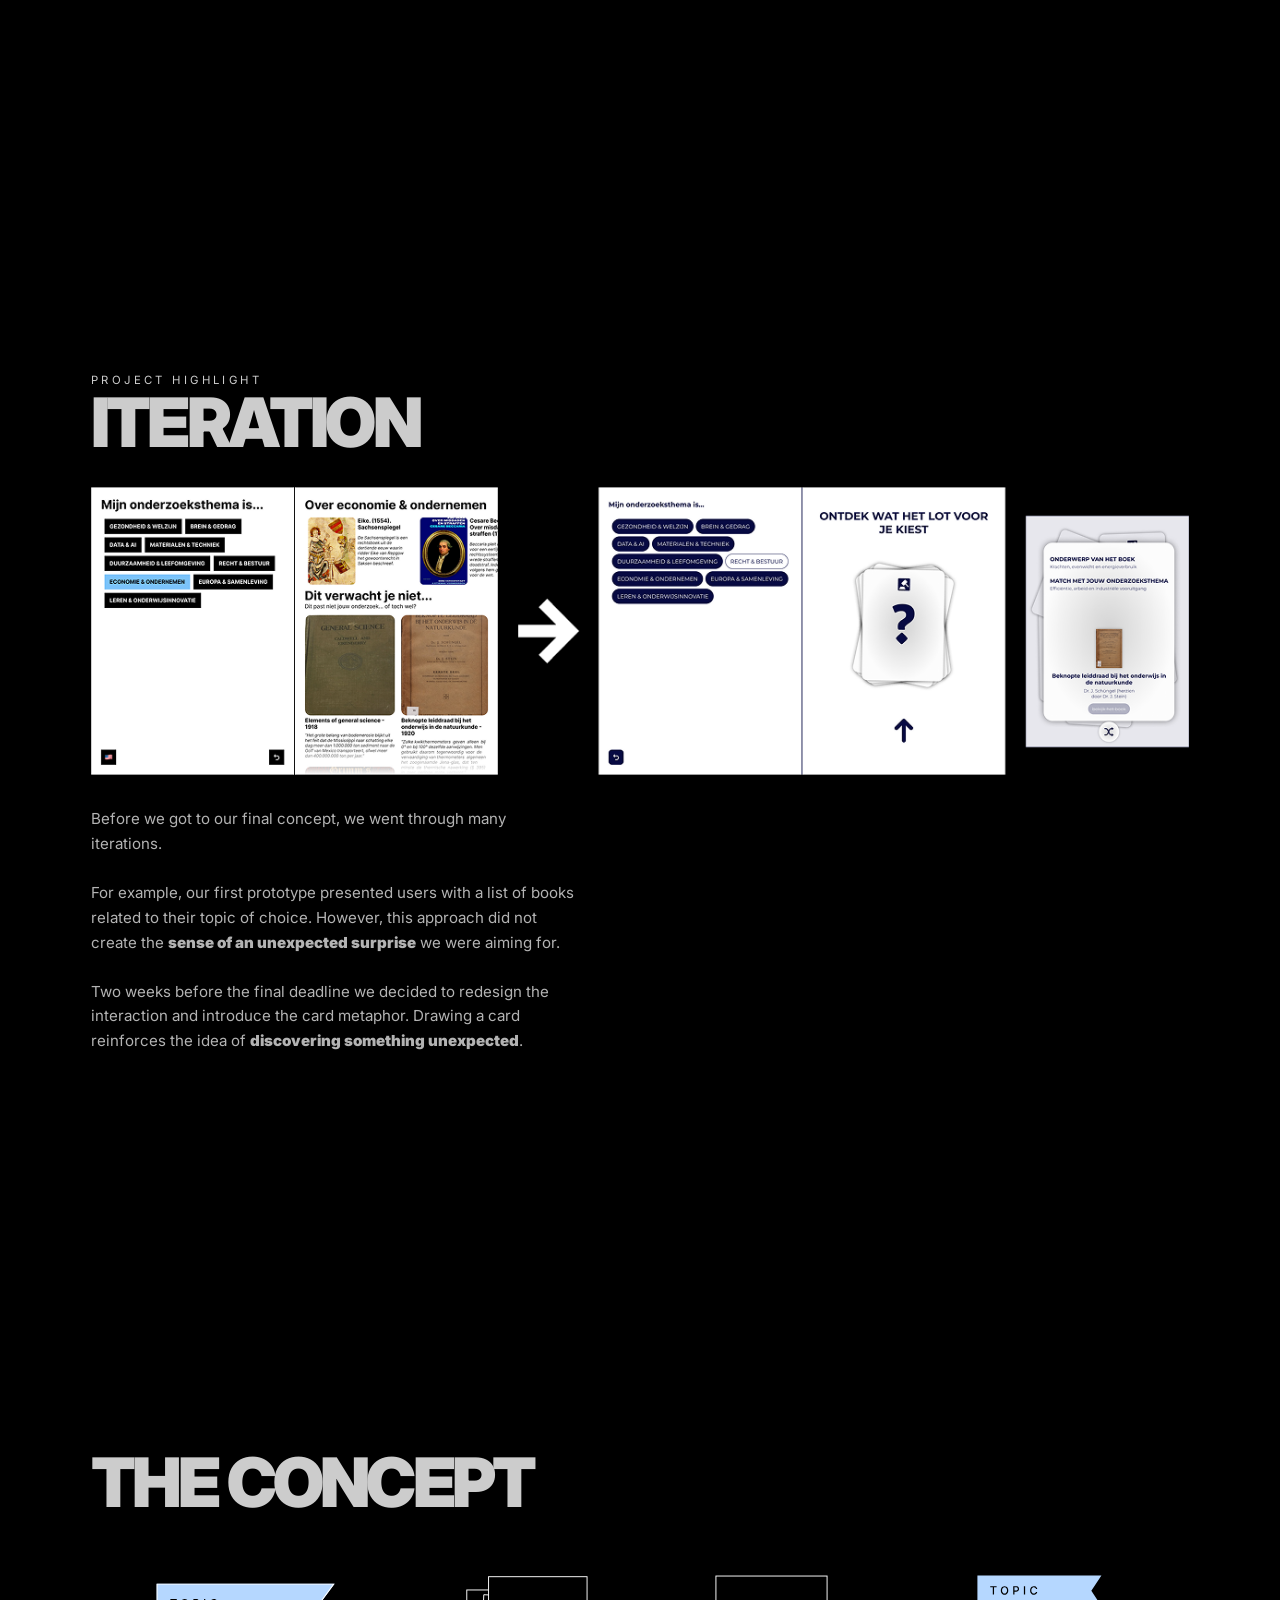
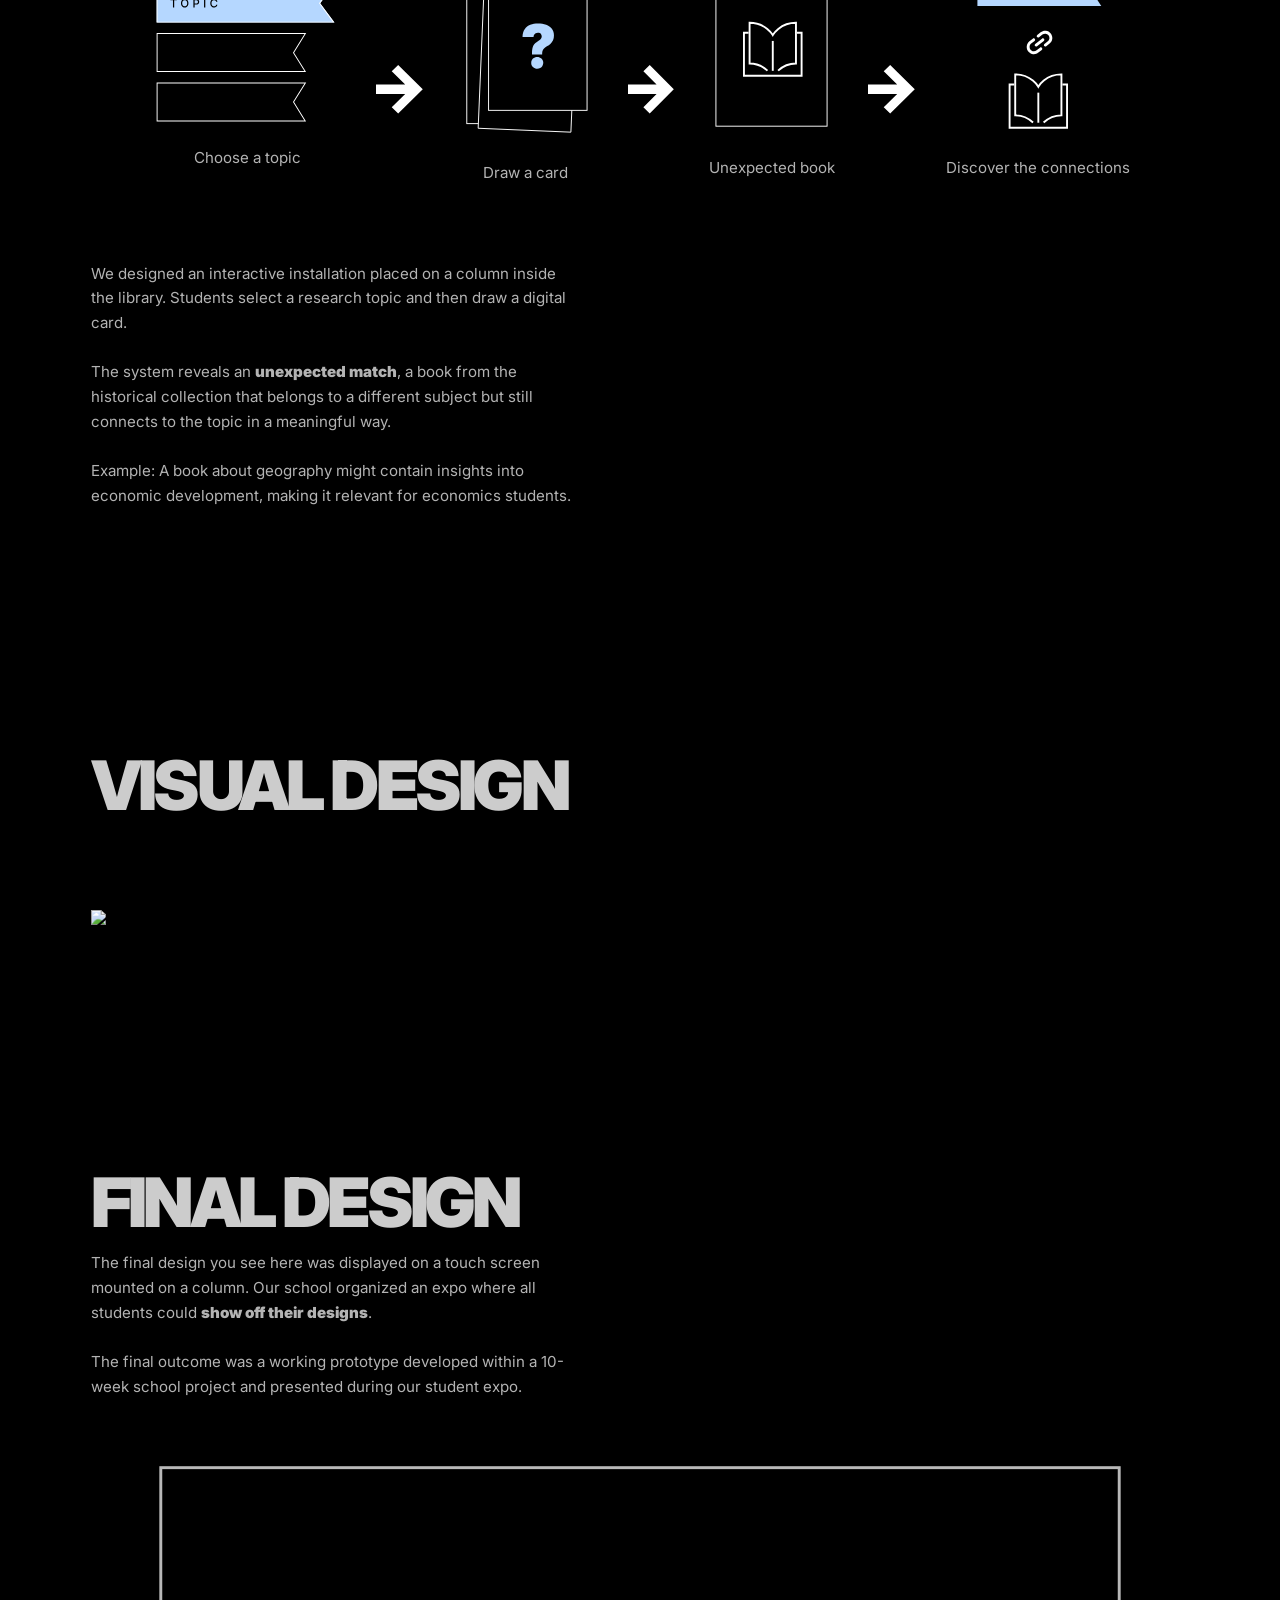
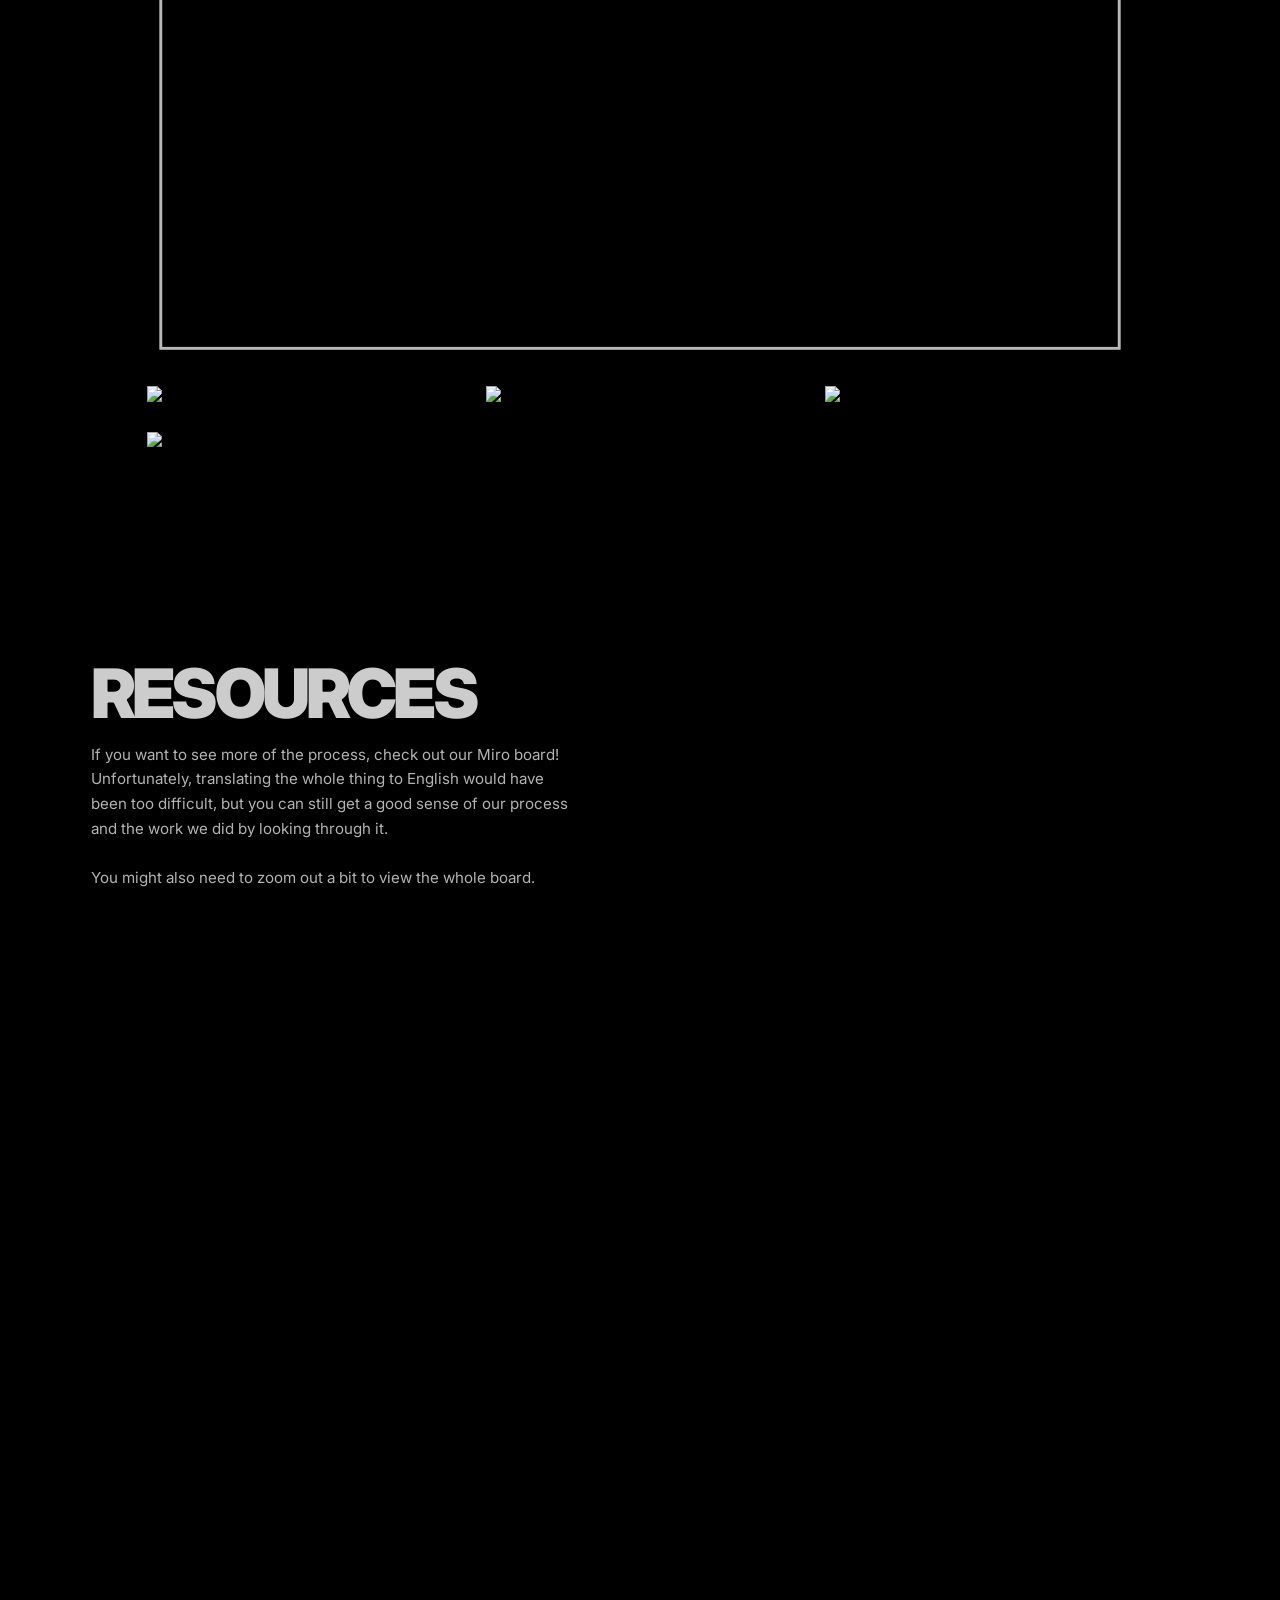
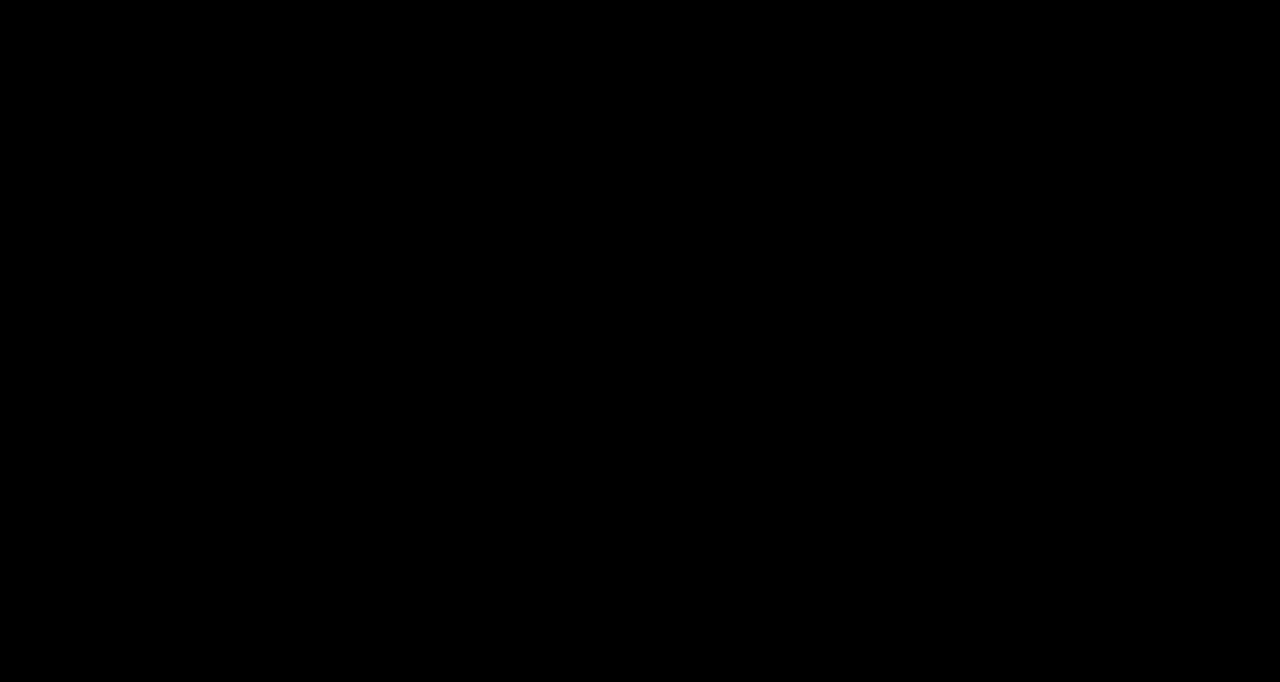
==== commit ce1daa57: "Add files via upload" ====
--- a/theUnexpectedMatch.html
+++ b/theUnexpectedMatch.html
@@ -1,244 +1,279 @@
-<!DOCTYPE html>
-<html lang="en">
-
-<head>
-    <meta charset="UTF-8">
-    <meta name="viewport" content="width=device-width, initial-scale=1.0">
-    <meta name="description"
-        content="Case study for The Unexpected Match, an interactive installation developed for Maastricht University Library.">
-    <link rel="stylesheet" href="css/reset.css">
-    <link rel="stylesheet" href="css/style.css">
-    <link rel="preconnect" href="https://fonts.googleapis.com">
-    <link rel="preconnect" href="https://fonts.gstatic.com" crossorigin>
-    <link
-        href="https://fonts.googleapis.com/css2?family=Inter:ital,opsz,wght@0,14..32,100..900;1,14..32,100..900&display=swap"
-        rel="stylesheet">
-    <title>The Unexpected Match</title>
-</head>
-
-
-<body>
-    <div class="pageRevealOverlay" aria-hidden="true"></div>
-
-    <nav class="siteNav" aria-label="Primary navigation">
-        <div class="siteNavBrand navLeft">
-            <a href="index.html#top" class="homeLink">★ Ilja Triantafyllidis</a>
-        </div>
-        <div class="siteNavLinks">
-            <ul class="siteNavList ulWhite">
-                <li><a href="index.html#about">About Me</a></li>
-                <li><a href="index.html#projects">Projects</a></li>
-                <li><a href="index.html#archive">Archive</a></li>
-                <li><a href="index.html#contact">Contact</a></li>
-            </ul>
-        </div>
-    </nav>
-
-    <div class="jumpButton">
-        <a href="#project-final" class="jumpLink">JUMP TO FINAL ↓</a>
-    </div>
-
-    <figure class="projectHeroImg">
-        <img src="assets/img/mockUpTUM.png" alt="the unexpected match">
-        <div class="imageGradient"></div>
-    </figure>
-
-    <figure class="projectProblemMedia projectProblemImg" aria-hidden="true">
-        <img src="assets/img/problemTUM.png" alt="the unexpected match problem" class="projectProblemImgContent">
-        <div class="imageGradient"></div>
-    </figure>
-
-    <main class="caseStudyMain">
-        <section class="projectHero frame" aria-label="Project overview">
-            <h1>THE <br>UNEXPECTED <br>MATCH</h1>
-            <p>An interactive installation that encourages students to discover unexpected connections between modern
-                research topics and books from the university's historical collection.</p>
-            <div class="projectHeroInfo">
-                <p>DURATION<br>10 weeks</p>
-                <p>TEAM<br>4 students</p>
-                <p>CLIENT<br>Maastricht University Library <br>- Special Collection</p>
-            </div>
-        </section>
-
-        <section class="projectProblem frame" aria-label="Problem statement">
-            <div class="projectProblemText">
-                <h5>THE <br>PROBLEM</h5>
-                <p>The university library holds a large collection of historical books, but the curators felt students
-                    rarely engaged with it.
-                    <br><br>
-                    Many students either did not know the collection existed, or assumed that the books were
-                    <span>outdated</span>
-                    and <span>irrelevant</span> to modern research topics.
-                </p>
-            </div>
-        </section>
-
-        <section class="projectQuote" aria-label="Project quote">
-            <h2>“ Create an interactive installation that encourages students to explore the special collection ’’
-            </h2>
-        </section>
-
-        <section class="projectFieldResearch" aria-label="Field research">
-            <h5>FIELD RESEARCH</h5>
-            <div class="researchGrid">
-                <article class="researchColumn researchColumnPrimary">
-                    <p>To better understand the problem, we <span>visited the special
-                            collection</span> in the university library and explored the books
-                        ourselves.
-                    </p>
-                    <img src="assets/img/fieldResearchTUM.jpg" alt="field research" class="fieldResearchImg">
-                </article>
-                <article class="researchColumn researchColumnSecondary">
-                    <p>We also conducted short <span>interviews</span> with students studying in the library, asking
-                        about their
-                        awareness and perception of the collection.</p>
-                    <img src="assets/img/fieldResearch2TUM.jpg" alt="interviews" class="fieldResearchImg">
-                </article>
-            </div>
-        </section>
-
-        <section class="projectInsights frame" aria-label="Insights">
-            <div class="insightsNarrative">
-                <h5>INSIGHTS</h5>
-                <p>After the research we discovered most students already knew the collection existed, but did not see
-                    how old books could be <span>relevant</span> for their current studies.
-                    <br><br>
-                    Students also expressed interest in finding <span>unique and surprising sources</span>, but said
-                    they did not have time to search for them.
-                    <br><br>
-                    With these insights we could start the <span>creative process</span>.
-                </p>
-            </div>
-            <div class="insightsCards">
-                <article class="insightCard insightCard1">
-                    <p>STUDENTS ALREADY KNOW THE COLLECTION EXISTS</p>
-                </article>
-                <article class="insightCard insightCard2">
-                    <p>STUDENTS WANT MORE UNIQUE SOURCES BUT LACK TIME</p>
-                    <h2>"UNEXPECTED"</h2>
-                </article>
-                <article class="insightCard insightCard3">
-                    <p>OLD BOOKS FEEL IRRELEVANT TO THEIR TOPIC</p>
-                    <h2>"MATCH"</h2>
-                </article>
-            </div>
-        </section>
-
-        <section class="projectSketches" aria-label="Sketches and prototypes">
-            <div class="projectSketchesScene">
-                <h2>Sketches, tests and prototypes...</h2>
-
-                <div class="sketchImages" aria-hidden="true">
-                    <img src="assets/img/sketch1TUM.png" alt="" class="sketchImage">
-                    <img src="assets/img/sketch2TUM.png" alt="" class="sketchImage">
-                    <img src="assets/img/sketch3TUM.png" alt="" class="sketchImage">
-                    <img src="assets/img/sketch4TUM.png" alt="" class="sketchImage">
-                    <img src="assets/img/sketch5TUM.png" alt="" class="sketchImage">
-                    <img src="assets/img/sketch6TUM.png" alt="" class="sketchImage">
-                    <img src="assets/img/sketch7TUM.png" alt="" class="sketchImage">
-                    <img src="assets/img/sketch8TUM.png" alt="" class="sketchImage">
-                </div>
-            </div>
-        </section>
-
-        <section class="projectIteration" aria-label="Iteration">
-            <h6>PROJECT HIGHLIGHT</h6>
-            <h5>ITERATION</h5>
-            <img src="assets/img/iterationTUM.png" alt="iteration" class="iterationImg">
-            <p>
-                Before we got to our final concept, we went through many iterations.
-                <br><br>
-                For example, our first prototype presented users with a list of books related to their topic of choice.
-                However, this approach
-                did
-                not create the <span>sense of an unexpected surprise</span> we were aiming for.
-                <br><br>
-                Two weeks before the final deadline we decided to redesign the interaction and introduce the card
-                metaphor.
-                Drawing a card reinforces the idea of <span>discovering something unexpected</span>.
-            </p>
-        </section>
-
-        <section class="projectIdea" aria-label="Concept">
-            <h5>THE CONCEPT</h5>
-            <div class="ideaCards">
-                <div class="ideaCard ideaCard1">
-                    <img src="assets/img/idea1TUM.svg" alt="idea 1" class="ideaImage">
-                    <p>Choose a topic</p>
-                </div>
-                <img src="assets/img/arrow.svg" alt="" class="ideaArrow" aria-hidden="true">
-                <div class="ideaCard ideaCard2">
-                    <img src="assets/img/idea2TUM.svg" alt="idea 2" class="ideaImage">
-                    <p>Draw a card</p>
-                </div>
-                <img src="assets/img/arrow.svg" alt="" class="ideaArrow" aria-hidden="true">
-                <div class="ideaCard ideaCard3">
-                    <img src="assets/img/idea3TUM.svg" alt="idea 3" class="ideaImage">
-                    <p>Unexpected book</p>
-                </div>
-                <img src="assets/img/arrow.svg" alt="" class="ideaArrow" aria-hidden="true">
-                <div class="ideaCard ideaCard4">
-                    <img src="assets/img/idea4TUM.svg" alt="idea 4" class="ideaImage">
-                    <p>Discover the connections</p>
-                </div>
-            </div>
-            <p class="explain">
-                We designed an interactive installation placed
-                on a column inside the library. Students select a research topic and then draw
-                a digital card.
-                <br><br>
-                The system reveals an <span>unexpected match</span>, a book
-                from the historical collection that belongs to a
-                different subject but still connects to the topic
-                in a meaningful way.
-                <br><br>
-                Example:
-                A book about geography might contain insights
-                into economic development, making it relevant
-                for economics students.
-            </p>
-        </section>
-
-        <section class="projectDesign" id="project-design">
-            <h5>VISUAL DESIGN</h5>
-            <img src="assets/img/designTUM.png" alt="visual design" class="designImg">
-        </section>
-
-        <section class="projectFinal" id="project-final">
-            <h5>FINAL DESIGN</h5>
-            <p>
-                The final design you see here was displayed on a touch screen mounted on a column. Our school organized
-                an expo where all students could <span>show off their designs</span>.
-                <br><br>
-                Please keep in mind this final version is only a prototype considering we only had 10 weeks to work on
-                the project.
-            </p>
-            <video preload="metadata" class="projectFinalVideo" loop muted playsinline>
-                <source src="assets/img/finalTUM.mp4" type="video/x-matroska">
-                Your browser does not support the video tag.
-            </video>
-
-        </section>
-
-        <section class="projectRecources">
-            <h5>RESOURCES</h5>
-            <p>
-                If you want to see more of the process, check out our Miro board! Unfortunately, translating the whole thing
-                to English would have been too difficult, but you can still get a good sense of our process and the work
-                we did by looking through it.
-                <br><br>
-                You might need to log in to access the board. You might also need to zoom out a bit to see the whole
-                thing.
-            </p>
-
-            <iframe width="100%" height="600"
-                src="https://miro.com/app/live-embed/uXjVJNnkTa8=/?embedMode=view_only_without_ui&moveToViewport=-44669,-27274,147409,78786&embedId=930335562757"
-                frameborder="0" scrolling="no" allow="fullscreen; clipboard-read; clipboard-write"
-                allowfullscreen></iframe>
-        </section>
-    </main>
-
-    <script src="js/script.js"></script>
-</body>
-
+<!DOCTYPE html>
+<html lang="en">
+
+<head>
+    <meta charset="UTF-8">
+    <meta name="viewport" content="width=device-width, initial-scale=1.0">
+    <meta name="description"
+        content="Case study for The Unexpected Match, an interactive installation developed for Maastricht University Library.">
+    <link rel="stylesheet" href="css/reset.css">
+    <link rel="stylesheet" href="css/style.css">
+    <link rel="preconnect" href="https://fonts.googleapis.com">
+    <link rel="preconnect" href="https://fonts.gstatic.com" crossorigin>
+    <link
+        href="https://fonts.googleapis.com/css2?family=Inter:ital,opsz,wght@0,14..32,100..900;1,14..32,100..900&display=swap"
+        rel="stylesheet">
+    <title>The Unexpected Match</title>
+</head>
+
+
+<body>
+    <div class="pageRevealOverlay" aria-hidden="true"></div>
+
+    <nav class="siteNav" aria-label="Primary navigation">
+        <div class="siteNavBrand navLeft">
+            <a href="index.html#top" class="homeLink">★ Ilja Triantafyllidis</a>
+        </div>
+        <div class="siteNavLinks">
+            <ul class="siteNavList ulWhite">
+                <li><a href="index.html#about">About Me</a></li>
+                <li><a href="index.html#projects">Projects</a></li>
+                <li><a href="index.html#archive">Archive</a></li>
+                <li><a href="index.html#contact">Contact</a></li>
+            </ul>
+        </div>
+    </nav>
+
+    <div class="jumpButton">
+        <a href="#project-final" class="jumpLink">JUMP TO FINAL ↓</a>
+    </div>
+
+    <figure class="projectHeroImg">
+        <img src="assets/img/mockUpTUM.png" alt="the unexpected match">
+        <div class="imageGradient"></div>
+    </figure>
+
+    <figure class="projectProblemMedia projectProblemImg" aria-hidden="true">
+        <img src="assets/img/problemTUM.png" alt="the unexpected match problem" class="projectProblemImgContent">
+        <div class="imageGradient"></div>
+    </figure>
+
+    <main class="caseStudyMain">
+        <section class="projectHero frame" aria-label="Project overview">
+            <h1>THE <br>UNEXPECTED <br>MATCH</h1>
+            <p>An interactive installation that encourages students to discover unexpected connections between modern
+                research topics and books from the university's historical collection.</p>
+            <div class="projectHeroInfo">
+                <p>DURATION<br>10 weeks</p>
+                <p>TEAM<br>4 students</p>
+                <p>CLIENT<br>Maastricht University Library <br>- Special Collection</p>
+                <p>MY ROLE<br>Visual Design, Interaction Design, User Research</p>
+            </div>
+        </section>
+
+        <section class="projectProblem frame" aria-label="Problem statement">
+            <div class="projectProblemText">
+                <h5>THE <br>PROBLEM</h5>
+                <p>The university library holds a large collection of historical books, but the curators felt students
+                    rarely engaged with it.
+                    <br><br>
+                    Many students either did not know the collection existed, or assumed that the books were
+                    <span>outdated</span>
+                    and <span>irrelevant</span> to modern research topics.
+                </p>
+            </div>
+        </section>
+
+        <section class="projectQuote" aria-label="Project quote">
+            <h2>“ Create an interactive installation that encourages students to explore the special collection ’’
+            </h2>
+        </section>
+
+        <section class="projectFieldResearch" aria-label="Field research">
+            <h5>FIELD RESEARCH</h5>
+            <div class="researchGrid">
+                <article class="researchColumn researchColumnPrimary">
+                    <p>To better understand the problem, we <span>visited the special
+                            collection</span> in the university library and explored the books
+                        ourselves.
+                    </p>
+                    <img src="assets/img/fieldResearchTUM.jpg" alt="field research" class="fieldResearchImg">
+                </article>
+                <article class="researchColumn researchColumnSecondary">
+                    <p>We also conducted short <span>interviews</span> with students studying in the library, asking
+                        about their
+                        awareness and perception of the collection.</p>
+                    <img src="assets/img/fieldResearch2TUM.jpg" alt="interviews" class="fieldResearchImg">
+                </article>
+            </div>
+        </section>
+
+        <section class="projectInsights frame" aria-label="Insights">
+            <div class="insightsNarrative">
+                <h5>INSIGHTS</h5>
+                <p>After the research we discovered most students already knew the collection existed, but did not see
+                    how old books could be <span>relevant</span> for their current studies.
+                    <br><br>
+                    Students also expressed interest in finding <span>unique and surprising sources</span>, but said
+                    they did not have time to search for them.
+                    <br><br>
+                    With these insights we could start the <span>creative process</span>.
+                </p>
+            </div>
+            <div class="insightsCards">
+                <article class="insightCard insightCard1">
+                    <p>STUDENTS ALREADY KNOW THE COLLECTION EXISTS</p>
+                </article>
+                <article class="insightCard insightCard2">
+                    <p>STUDENTS WANT MORE UNIQUE SOURCES BUT LACK TIME</p>
+                    <h2>"UNEXPECTED"</h2>
+                </article>
+                <article class="insightCard insightCard3">
+                    <p>OLD BOOKS FEEL IRRELEVANT TO THEIR TOPIC</p>
+                    <h2>"MATCH"</h2>
+                </article>
+            </div>
+        </section>
+
+        <section class="projectSketches" aria-label="Sketches and prototypes">
+            <div class="projectSketchesScene">
+                <h2>Sketches, tests and prototypes...</h2>
+
+                <div class="sketchImages" aria-hidden="true">
+                    <img src="assets/img/sketch1TUM.png" alt="" class="sketchImage">
+                    <img src="assets/img/sketch2TUM.png" alt="" class="sketchImage">
+                    <img src="assets/img/sketch3TUM.png" alt="" class="sketchImage">
+                    <img src="assets/img/sketch4TUM.png" alt="" class="sketchImage">
+                    <img src="assets/img/sketch5TUM.png" alt="" class="sketchImage">
+                    <img src="assets/img/sketch6TUM.png" alt="" class="sketchImage">
+                    <img src="assets/img/sketch7TUM.png" alt="" class="sketchImage">
+                    <img src="assets/img/sketch8TUM.png" alt="" class="sketchImage">
+                </div>
+            </div>
+        </section>
+
+        <section class="projectIteration" aria-label="Iteration">
+            <h6>PROJECT HIGHLIGHT</h6>
+            <h5>ITERATION</h5>
+            <img src="assets/img/iterationTUM.png" alt="iteration" class="iterationImg">
+            <p>
+                Before we got to our final concept, we went through many iterations.
+                <br><br>
+                For example, our first prototype presented users with a list of books related to their topic of choice.
+                However, this approach
+                did
+                not create the <span>sense of an unexpected surprise</span> we were aiming for.
+                <br><br>
+                Two weeks before the final deadline we decided to redesign the interaction and introduce the card
+                metaphor.
+                Drawing a card reinforces the idea of <span>discovering something unexpected</span>.
+            </p>
+        </section>
+
+        <section class="projectIdea" aria-label="Concept">
+            <h5>THE CONCEPT</h5>
+            <div class="ideaCards">
+                <div class="ideaCard ideaCard1">
+                    <img src="assets/img/idea1TUM.svg" alt="idea 1" class="ideaImage">
+                    <p>Choose a topic</p>
+                </div>
+                <img src="assets/img/arrow.svg" alt="" class="ideaArrow" aria-hidden="true">
+                <div class="ideaCard ideaCard2">
+                    <img src="assets/img/idea2TUM.svg" alt="idea 2" class="ideaImage">
+                    <p>Draw a card</p>
+                </div>
+                <img src="assets/img/arrow.svg" alt="" class="ideaArrow" aria-hidden="true">
+                <div class="ideaCard ideaCard3">
+                    <img src="assets/img/idea3TUM.svg" alt="idea 3" class="ideaImage">
+                    <p>Unexpected book</p>
+                </div>
+                <img src="assets/img/arrow.svg" alt="" class="ideaArrow" aria-hidden="true">
+                <div class="ideaCard ideaCard4">
+                    <img src="assets/img/idea4TUM.svg" alt="idea 4" class="ideaImage">
+                    <p>Discover the connections</p>
+                </div>
+            </div>
+            <p class="explain">
+                We designed an interactive installation placed
+                on a column inside the library. Students select a research topic and then draw
+                a digital card.
+                <br><br>
+                The system reveals an <span>unexpected match</span>, a book
+                from the historical collection that belongs to a
+                different subject but still connects to the topic
+                in a meaningful way.
+                <br><br>
+                Example:
+                A book about geography might contain insights
+                into economic development, making it relevant
+                for economics students.
+            </p>
+        </section>
+
+        <section class="projectDesign" id="project-design">
+            <h5>VISUAL DESIGN</h5>
+            <img src="assets/img/designTUM.png" alt="visual design" class="designImg">
+        </section>
+
+        <section class="projectFinal" id="project-final">
+            <h5>FINAL DESIGN</h5>
+            <p>
+                The final design you see here was displayed on a touch screen mounted on a column. Our school organized
+                an expo where all students could <span>show off their designs</span>.
+                <br><br>
+                The final outcome was a working prototype developed within a 10-week school project and presented during
+                our student expo.
+            </p>
+
+            <div class="projectFinalGrid">
+                <div class="finalA">
+                    <video preload="metadata" class="projectFinalVideo" loop playsinline>
+                        <source src="https://res.cloudinary.com/dfewxkke0/video/upload/v1777855193/finalTUM_owhh8n.mp4" type="video/mp4">
+                        Your browser does not support the video tag.
+                    </video>
+                </div>
+
+                <div class="finalB finalThumb" data-final-index="0">
+                    <img src="assets/img/TUMpage1.png" alt="TUM page 1">
+                </div>
+
+                <div class="finalC finalThumb" data-final-index="1">
+                    <img src="assets/img/TUMpage2.png" alt="TUM page 2">
+                </div>
+
+                <div class="finalD finalThumb" data-final-index="2">
+                    <img src="assets/img/TUMpage3.png" alt="TUM page 3">
+                </div>
+
+                <div class="finalE">
+                    <img src="assets/img/mockUpTUM.PNG" alt="TUM mockup">
+                </div>
+            </div>
+
+        </section>
+
+        <aside class="finalModal" id="finalModal" aria-hidden="true" role="dialog" aria-modal="true"
+            aria-label="Final design image viewer">
+            <button type="button" class="finalModalClose" id="finalModalClose" aria-label="Close image popup">×</button>
+            <button type="button" class="finalModalArrow finalModalArrowPrev" id="finalModalPrev"
+                aria-label="Previous image">←</button>
+            <div class="finalModalViewport" id="finalModalViewport">
+                <img src="" alt="" class="finalModalImage" id="finalModalImage">
+            </div>
+            <button type="button" class="finalModalArrow finalModalArrowNext" id="finalModalNext"
+                aria-label="Next image">→</button>
+            <div class="finalModalCounter" id="finalModalCounter" aria-hidden="true"></div>
+        </aside>
+
+        <section class="projectRecources">
+            <h5>RESOURCES</h5>
+            <p>
+                If you want to see more of the process, check out our Miro board! Unfortunately, translating the whole
+                thing
+                to English would have been too difficult, but you can still get a good sense of our process and the work
+                we did by looking through it.
+                <br><br>
+                You might also need to zoom out a bit to view the whole board.
+            </p>
+
+            <iframe width="100%" height="600"
+                src="https://miro.com/app/live-embed/uXjVJNnkTa8=/?embedMode=view_only_without_ui&moveToViewport=-44669,-27274,147409,78786&embedId=930335562757"
+                frameborder="0" scrolling="no" allow="fullscreen; clipboard-read; clipboard-write"
+                allowfullscreen></iframe>
+        </section>
+    </main>
+
+    <script src="js/script.js"></script>
+</body>
+
 </html>
--- a/css/style.css
+++ b/css/style.css
@@ -1,1507 +1,1843 @@
-/* Custom styles */
-
-/* ========================================
-   PAGE REVEAL ANIMATION
-   ======================================== */
-
-@keyframes revealPage {
-    0% {
-        transform: translateX(-40vw) skewX(-20deg);
-        width: 200%;
-    }
-
-    100% {
-        transform: translateX(200vw) skewX(-20deg);
-        width: 200%;
-    }
-}
-
-.pageRevealOverlay {
-    position: fixed;
-    top: calc(-8vh / var(--page-zoom-scale, 1));
-    left: 0;
-    width: 200%;
-    height: calc(116vh / var(--page-zoom-scale, 1));
-    background-color: #000000;
-    z-index: 9999;
-    transform-origin: left center;
-}
-
-body.page-ready .pageRevealOverlay {
-    animation: revealPage 1.2s ease-in-out forwards;
-}
-
-/* ========================================
-   DESIGN TOKENS & VARIABLES
-   ======================================== */
-
-/* Color Palette */
-:root {
-    /* Text Colors */
-    --color-text-primary: #ffffff;
-    --color-text-secondary: #B5D7FF;
-    --color-text-accent: #BD0828;
-
-    /* Background Colors */
-    --color-background-dark: #000000;
-
-    /* Spacing Scale */
-    --spacing-xs: 4px;
-    --spacing-sm: 8px;
-    --spacing-md: 16px;
-    --spacing-lg: 32px;
-    --spacing-xl: 64px;
-    --spacing-2xl: 96px;
-    --spacing-3xl: 128px;
-    --spacing-4xl: 160px;
-    --spacing-5xl: 224px;
-
-    /* Animation */
-    --timing-fast: 150ms;
-    --timing-base: 200ms;
-    --timing-slow: 300ms;
-    --timing-slower: 700ms;
-    --timing-slowest: 900ms;
-    --easing-standard: cubic-bezier(0.22, 1, 0.36, 1);
-    --easing-ease: ease;
-
-    /* Z-Index Scale */
-    --z-background: -10;
-    --z-base: 0;
-    --z-content: 1;
-    --z-elevated: 5;
-    --z-overlay: 10;
-    --z-nav: 30;
-    --z-modal: 200;
-
-    /* Breakpoints */
-    --breakpoint-md: 900px;
-    --breakpoint-sm: 768px;
-
-    /* Deprecated: Use new naming */
-    --color-primarytext: #ffffff;
-    --color-secondarytext: #B5D7FF;
-    --color-accenttext: #BD0828;
-    --color-background: #000000;
-}
-
-/* Typography */
-
-h3,
-h5,
-h6,
-p {
-    opacity: 0.8;
-}
-
-h1 {
-    font-family: 'Inter';
-    font-size: 128px;
-    font-style: normal;
-    font-weight: 900;
-    line-height: 128px;
-    letter-spacing: -5px;
-    color: var(--color-text-secondary);
-}
-
-h2 {
-    font-family: Georgia;
-    font-size: 112px;
-    font-style: italic;
-    font-weight: 400;
-    line-height: 72px;
-    color: var(--color-text-secondary);
-}
-
-.h2-reveal {
-    transition: left 700ms cubic-bezier(0.22, 1, 0.36, 1) 400ms;
-    will-change: left;
-}
-
-h3 {
-    font-family: 'Inter';
-    font-size: 112px;
-    font-style: normal;
-    font-weight: 900;
-    line-height: 128px;
-    letter-spacing: -5px;
-    color: var(--color-text-primary);
-}
-
-h4 {
-    font-family: 'Inter';
-    font-size: 96px;
-    font-style: normal;
-    font-weight: 900;
-    line-height: 128px;
-    letter-spacing: -5px;
-    color: var(--color-text-secondary);
-}
-
-h5 {
-    font-family: 'Inter';
-    font-size: 72px;
-    font-style: normal;
-    font-weight: 900;
-    line-height: 72px;
-    letter-spacing: -4px;
-    color: var(--color-text-primary);
-}
-
-h6 {
-    font-family: 'Inter';
-    font-size: 12px;
-    font-style: normal;
-    font-weight: 400;
-    line-height: 16px;
-    letter-spacing: 3.6px;
-    color: var(--color-text-primary);
-}
-
-p {
-    font-family: 'Inter';
-    font-size: 16px;
-    font-style: normal;
-    font-weight: 400;
-    line-height: 26px;
-    opacity: 0.7;
-    color: var(--color-text-primary);
-    margin-bottom: var(--spacing-lg);
-}
-
-span {
-    font-weight: 900;
-}
-
-.contactLinks a {
-    font-family: 'Inter';
-    font-size: 40px;
-    font-style: normal;
-    font-weight: 900;
-    line-height: 38px;
-    letter-spacing: -2px;
-    color: var(--color-text-accent);
-    text-decoration: none;
-    display: inline-block;
-    width: fit-content;
-    transform-origin: left center;
-    transform: skewX(0deg);
-    transition: transform 240ms var(--easing-standard);
-}
-
-.contactLinks a:hover {
-    transform: skewX(-20deg);
-}
-
-.contactMeta a,
-.contactMeta a:link,
-.contactMeta a:visited,
-.contactMeta a:active {
-    font: inherit;
-    font-style: normal;
-    line-height: inherit;
-    letter-spacing: 0;
-    color: inherit;
-    text-decoration: none;
-    font-weight: 400;
-    display: inline-block;
-    transform-origin: left center;
-    transform: skewX(0deg);
-    transition: transform 240ms var(--easing-standard), font-weight var(--timing-fast) var(--easing-ease), opacity var(--timing-base) var(--easing-ease);
-}
-
-.contactMeta a:hover {
-    transform: skewX(-20deg);
-    opacity: 1;
-}
-
-ul {
-    font-family: 'Inter';
-    font-size: 18px;
-    font-style: normal;
-    font-weight: 900;
-    line-height: 26px;
-    opacity: 0.7;
-    color: var(--color-text-primary);
-    display: flex;
-    flex-wrap: wrap;
-    margin-bottom: var(--spacing-lg);
-}
-
-.ulWhite {
-    font-weight: 400;
-    font-size: 16px;
-}
-
-.ulWhite li:not(:last-child)::after {
-    margin-left: var(--spacing-md);
-    margin-right: var(--spacing-md);
-}
-
-li:not(:last-child)::after {
-    content: " /";
-    margin-right: 5px;
-}
-
-/* Overall */
-
-body {
-    position: relative;
-    background: var(--color-background-dark);
-}
-
-html {
-    scroll-behavior: smooth;
-}
-
-main {
-    display: flex;
-    flex-direction: column;
-    max-width: 1440px;
-    padding-left: var(--spacing-2xl);
-    padding-right: var(--spacing-2xl);
-    margin: 0 auto;
-}
-
-
-/* nav */
-
-nav {
-    position: fixed;
-    top: 0;
-    left: 0;
-    width: 100%;
-    height: 64px;
-    display: flex;
-    align-items: center;
-    justify-content: space-between;
-    padding-left: var(--spacing-lg);
-    padding-right: var(--spacing-lg);
-    box-sizing: border-box;
-    z-index: var(--z-nav);
-    background-color: transparent;
-    transition: background-color var(--timing-slow) var(--easing-ease);
-}
-
-nav.is-scrolled {
-    background-color: var(--color-background-dark);
-}
-
-nav p,
-nav ul {
-    margin: 0;
-}
-
-nav .homeLink {
-    font-family: 'Inter';
-    font-size: 16px;
-    font-style: normal;
-    font-weight: 400;
-    line-height: 26px;
-    opacity: 0.7;
-    color: var(--color-text-primary);
-    text-decoration: none;
-    letter-spacing: 0;
-    display: inline-block;
-    transform-origin: left center;
-    transform: skewX(0deg);
-    transition: transform 240ms var(--easing-standard), opacity var(--timing-base) var(--easing-ease);
-}
-
-nav .homeLink:hover {
-    transform: skewX(-20deg);
-    opacity: 1;
-}
-
-nav .ulWhite a {
-    font: inherit;
-    font-style: normal;
-    line-height: inherit;
-    letter-spacing: 0;
-    color: inherit;
-    text-decoration: none;
-    font-weight: 400;
-    display: inline-block;
-    transform-origin: left center;
-    transform: skewX(0deg);
-    transition: transform 240ms var(--easing-standard), font-weight var(--timing-fast) var(--easing-ease), opacity var(--timing-base) var(--easing-ease);
-}
-
-nav .ulWhite a:hover {
-    transform: skewX(-20deg);
-    opacity: 1;
-}
-
-nav .ulWhite a.active {
-    font-weight: 900;
-}
-
-#top,
-#projects,
-#about,
-#archive,
-#contact {
-    scroll-margin-top: 32px;
-}
-
-/* jumpbutton */
-
-.jumpButton {
-    position: fixed;
-    bottom: 32px;
-    right: 32px;
-    z-index: 100;
-}
-
-.jumpLink {
-    font-family: 'Inter';
-    font-size: 32px;
-    font-style: normal;
-    font-weight: 900;
-    line-height: 38px;
-    letter-spacing: -1px;
-    color: var(--color-text-primary);
-    text-decoration: none;
-    display: inline-block;
-    transform-origin: left center;
-    transform: skewX(0deg);
-    transition: transform 240ms var(--easing-standard);
-}
-
-.jumpLink:hover {
-    transform: skewX(-20deg);
-}
-
-/* frames */
-
-.frame {
-    min-height: 700px;
-    max-height: 1000px;
-}
-
-/* red background */
-
-.background1 {
-    position: absolute;
-    top: -50px;
-    left: 0;
-    width: 100%;
-    z-index: var(--z-background);
-    opacity: 1;
-}
-
-@media (prefers-reduced-motion: reduce) {
-    .background1 {
-        opacity: 1;
-        transition: none;
-    }
-
-    .background2 {
-        opacity: 1;
-        transition: none;
-    }
-}
-
-.radialGradientTop {
-    position: relative;
-    top: -200px;
-    width: 100%;
-}
-
-.radialGradientBottom {
-    position: relative;
-    top: -500px;
-    transform: scaleY(-1);
-    width: 100%;
-}
-
-.fadeGradient {
-    position: relative;
-    top: -1200px;
-    left: 0;
-    width: 100%;
-    height: 700px;
-    background: linear-gradient(to bottom, rgba(0, 0, 0, 0) 0%, var(--color-background-dark) 100%);
-    z-index: var(--z-base);
-}
-
-.radialGradientContact {
-    position: absolute;
-    bottom: 0;
-    left: 0;
-    width: 100%;
-    display: block;
-}
-
-.background2 {
-    position: absolute;
-    left: 0;
-    bottom: 0;
-    width: 100%;
-    z-index: var(--z-background);
-    opacity: 0;
-    transition: opacity var(--timing-slowest) var(--easing-ease);
-    pointer-events: none;
-}
-
-body.is-loaded .background2 {
-    opacity: 1;
-}
-
-/* Hero */
-
-.hero {
-    box-sizing: border-box;
-    height: 100vh;
-    padding-top: var(--spacing-3xl);
-}
-
-.hero p {
-    width: 418px;
-    margin-top: var(--spacing-md);
-}
-
-.hero h6 {
-    margin-bottom: 32px;
-}
-
-.heroTitle h3 {
-    color: var(--color-text-accent);
-    position: relative;
-    top: -32px;
-    z-index: 5;
-    opacity: 1;
-    letter-spacing: -7px;
-}
-
-.heroTitle h2 {
-    position: relative;
-    left: -64px;
-    z-index: 10;
-}
-
-/* Introduction */
-
-.intro {
-    box-sizing: border-box;
-    height: 100vh;
-    padding-top: var(--spacing-2xl);
-    padding-bottom: var(--spacing-2xl);
-    display: flex;
-    flex-direction: row;
-    margin-bottom: var(--spacing-4xl);
-}
-
-.intro .leftIntro,
-.intro .introMedia {
-    width: 50%;
-    padding-right: var(--spacing-2xl);
-    box-sizing: border-box;
-}
-
-.intro .rightIntro,
-.intro .introContent {
-    padding-left: var(--spacing-2xl);
-    width: 50%;
-    box-sizing: border-box;
-}
-
-.imgIntroBox {
-    width: 100%;
-    height: 100%;
-    overflow: hidden;
-}
-
-.imgIntroContent {
-    display: block;
-    width: 100%;
-    height: 100%;
-    object-fit: cover;
-    object-position: center;
-    filter: grayscale(100%);
-}
-
-.intro h2 {
-    position: relative;
-    top: -10px;
-    left: -252px;
-    z-index: 10;
-    width: fit-content;
-    white-space: nowrap;
-    margin-bottom: 16px;
-}
-
-.intro .noMargin {
-    margin: 0;
-}
-
-/* Projects */
-
-.projects {
-    box-sizing: border-box;
-    padding-top: 96px;
-    padding-bottom: 96px;
-}
-
-.projectItems {
-    display: flex;
-    gap: var(--spacing-lg);
-}
-
-.projectItem {
-    flex: 1;
-    min-width: 0;
-    position: relative;
-}
-
-.projectItem>a {
-    position: relative;
-    display: block;
-}
-
-.projectItem>a::before {
-    content: "";
-    position: absolute;
-    top: 0;
-    left: 0;
-    width: 100%;
-    aspect-ratio: 1/1;
-    background: var(--color-text-secondary);
-    opacity: 0;
-    transform: translateX(0);
-    transition: transform var(--timing-slow) var(--easing-ease), opacity var(--timing-slow) var(--easing-ease);
-    pointer-events: none;
-}
-
-.projectImg {
-    position: relative;
-    z-index: 1;
-    display: block;
-    width: 100%;
-    aspect-ratio: 1/1;
-    object-fit: cover;
-    object-position: center;
-    margin-bottom: var(--spacing-md);
-    transition: transform var(--timing-slow) var(--easing-ease);
-}
-
-.projectItem>a:hover::before {
-    opacity: 1;
-    transform: translateX(-10px);
-}
-
-.projectItem>a:hover .projectImg {
-    transform: skewX(-6deg) translateX(6px);
-}
-
-/* archive */
-
-.archive {
-    box-sizing: border-box;
-    padding-bottom: 96px;
-    padding-top: 96px;
-}
-
-.archiveGrid {
-    width: 100%;
-    margin-top: 32px;
-    display: grid;
-    gap: var(--spacing-lg);
-    grid-template-columns: repeat(3, minmax(0, 1fr));
-    grid-template-rows: 1.55fr 1fr 1fr;
-    grid-template-areas:
-        "a a b"
-        "c d e"
-        "c f g";
-    aspect-ratio: 6 / 5;
-}
-
-.archiveCell {
-    position: relative;
-    min-width: 0;
-    min-height: 0;
-    cursor: pointer;
-}
-
-.cell-a {
-    grid-area: a;
-}
-
-.cell-b {
-    grid-area: b;
-}
-
-.cell-c {
-    grid-area: c;
-}
-
-.cell-d {
-    grid-area: d;
-}
-
-.cell-e {
-    grid-area: e;
-}
-
-.cell-f {
-    grid-area: f;
-}
-
-.cell-g {
-    grid-area: g;
-}
-
-.archiveItem::before {
-    content: "";
-    position: absolute;
-    top: 0;
-    left: 0;
-    width: 100%;
-    height: 100%;
-    background: var(--color-text-secondary);
-    opacity: 0;
-    transform: translateX(0);
-    transition: transform var(--timing-slow) var(--easing-ease), opacity var(--timing-slow) var(--easing-ease);
-    pointer-events: none;
-    z-index: 0;
-}
-
-.archiveImg {
-    position: relative;
-    z-index: 1;
-    display: block;
-    width: 100%;
-    height: 100%;
-    object-fit: cover;
-    object-position: center;
-    transition: transform var(--timing-slow) var(--easing-ease);
-}
-
-.archivePan {
-    overflow: visible;
-}
-
-.archivePanViewport,
-.archiveModalViewport {
-    position: absolute;
-    inset: 0;
-    display: flex;
-    align-items: center;
-    justify-content: center;
-    transition: transform var(--timing-slow) var(--easing-ease);
-}
-
-.archivePanViewport {
-    overflow: visible;
-}
-
-.archivePanClip {
-    position: absolute;
-    inset: 0;
-    overflow: hidden;
-}
-
-.archivePanTrack,
-.archiveModalTrack {
-    display: flex;
-    width: max-content;
-    height: 100%;
-    gap: 5px;
-    will-change: transform;
-    animation: archivePanLoop 60s linear infinite;
-}
-
-.archivePanTrack img,
-.archiveModalTrack img {
-    display: block;
-    height: 100%;
-    width: auto;
-    flex: 0 0 auto;
-    object-fit: cover;
-    object-position: left center;
-}
-
-.archiveItem:hover::before {
-    opacity: 1;
-    transform: translateX(-10px);
-}
-
-.archiveItem:hover .archiveImg {
-    transform: skewX(-6deg) translateX(6px);
-}
-
-.archivePan:hover .archivePanViewport {
-    transform: skewX(-6deg) translateX(6px);
-}
-
-@keyframes archivePanLoop {
-    0% {
-        transform: translateX(0);
-    }
-
-    100% {
-        transform: translateX(calc(-50% - 2.5px));
-    }
-}
-
-@media (max-width: 900px) {
-    .archiveGrid {
-        aspect-ratio: auto;
-        grid-template-columns: repeat(2, minmax(0, 1fr));
-        grid-template-rows: auto;
-        grid-template-areas:
-            "a a"
-            "b c"
-            "d e"
-            "f g";
-    }
-
-    .archiveCell {
-        aspect-ratio: 3 / 2;
-    }
-
-    .cell-c {
-        aspect-ratio: 2 / 3;
-    }
-}
-
-.archiveModal {
-    position: fixed;
-    inset: 0;
-    z-index: var(--z-modal);
-    display: flex;
-    align-items: center;
-    justify-content: center;
-    padding: var(--spacing-lg);
-    background: rgba(0, 0, 0, 0.82);
-    opacity: 0;
-    pointer-events: none;
-    transition: opacity var(--timing-slow) var(--easing-ease);
-}
-
-.archiveModal.is-open {
-    opacity: 1;
-    pointer-events: auto;
-}
-
-.archiveModalImage {
-    max-width: min(1100px, calc(100vw - 64px));
-    max-height: calc(100vh - 64px);
-    width: auto;
-    height: auto;
-    object-fit: contain;
-    box-shadow: 0 14px 48px rgba(0, 0, 0, 0.45);
-}
-
-.archiveModal.is-pan {
-    overflow: hidden;
-}
-
-.archiveModalViewport {
-    position: relative;
-    width: min(1100px, calc(100vw - 64px));
-    height: min(100vh - 64px, 900px);
-}
-
-.archiveModal.is-pan .archiveModalViewport {
-    width: min(85vw, 1100px);
-    height: min(80vh, 900px);
-    cursor: pointer;
-    box-sizing: border-box;
-}
-
-.archiveModal.is-pan .archiveModalImage {
-    max-width: none;
-    max-height: none;
-}
-
-.archiveModalClose {
-    position: absolute;
-    top: 18px;
-    right: 24px;
-    border: 0;
-    background: transparent;
-    color: var(--color-text-primary);
-    font-family: 'Inter';
-    font-size: 40px;
-    font-weight: 400;
-    line-height: 1;
-    opacity: 0.8;
-    cursor: pointer;
-}
-
-.archiveModalClose:hover {
-    opacity: 1;
-}
-
-body.is-modal-open {
-    overflow: hidden;
-}
-
-/* contact */
-
-.contact {
-    box-sizing: border-box;
-    height: 100vh;
-    padding-top: var(--spacing-4xl);
-    padding-left: var(--spacing-5xl);
-}
-
-.contact h2 {
-    position: relative;
-    top: -10px;
-    left: -60px;
-    z-index: 10;
-    width: fit-content;
-    white-space: nowrap;
-}
-
-.contact p {
-    width: 512px;
-    margin-top: 16px;
-}
-
-.contactLinks {
-    display: flex;
-    gap: 4px;
-    margin-top: 64px;
-    flex-direction: column;
-}
-
-.contact ul {
-    margin-top: 64px;
-}
-
-/* projects */
-
-
-.projectHeroImg {
-    position: absolute;
-    top: 0;
-    left: 50%;
-    width: calc(100vw / var(--page-zoom-scale, 1));
-    height: calc(100vh / var(--page-zoom-scale, 1));
-    transform: translateX(-50%);
-    z-index: 0;
-    overflow: hidden;
-}
-
-.projectHeroImg img {
-    display: block;
-    width: 100%;
-    height: 100%;
-    object-fit: cover;
-    object-position: center;
-}
-
-.projectHeroImg .imageGradient {
-    position: absolute;
-    inset: 0;
-    background: linear-gradient(to right, rgba(0, 0, 0, 1) 0%, rgba(0, 0, 0, 0) 100%);
-    pointer-events: none;
-}
-
-.projectHero {
-    box-sizing: border-box;
-    position: relative;
-    height: 100vh;
-    padding-top: 96px;
-    padding-bottom: 96px;
-    min-height: 700px;
-    overflow: hidden;
-}
-
-.projectHero>* {
-    position: relative;
-    z-index: 1;
-}
-
-.projectHero h1 {
-    color: var(--color-primarytext);
-    position: relative;
-    top: -32px;
-    z-index: 5;
-    opacity: 1;
-    letter-spacing: -7px;
-}
-
-.projectHero p {
-    width: 512px;
-    margin-top: 16px;
-    z-index: 5;
-}
-
-.projectHeroInfo p {
-    width: auto;
-}
-
-.projectHeroInfo {
-    display: flex;
-    gap: 32px;
-    margin-top: 32px;
-    z-index: 5;
-}
-
-/* project problem */
-
-.projectProblem h5 {
-    margin-bottom: 16px;
-}
-
-.projectProblem {
-    box-sizing: border-box;
-    height: 100vh;
-    padding-top: 128px;
-    padding-bottom: 96px;
-    min-height: 700px;
-}
-
-.projectProblemText {
-    width: 512px;
-}
-
-
-.projectProblemImg {
-    position: absolute;
-    top: calc(100vh / var(--page-zoom-scale, 1));
-    right: 0;
-    width: calc(50vw / var(--page-zoom-scale, 1));
-    height: calc(100vh / var(--page-zoom-scale, 1));
-    overflow: hidden;
-}
-
-
-.projectProblemImg img,
-.projectProblemImg .projectProblemImgContent {
-    display: block;
-    width: 100%;
-    height: 100%;
-    object-fit: cover;
-    object-position: right center;
-}
-
-.projectProblemImg .imageGradient {
-    position: absolute;
-    inset: 0;
-    background:
-        linear-gradient(to top, rgba(0, 0, 0, 1) 0%, rgba(0, 0, 0, 0) 65%),
-        linear-gradient(to right, rgba(0, 0, 0, 1) 0%, rgba(0, 0, 0, 0) 100%);
-    z-index: 2;
-    pointer-events: none;
-}
-
-.UTD {
-    margin-top: 70px;
-}
-
-/* project quote */
-
-
-.projectQuote {
-    box-sizing: border-box;
-    height: calc(150vh / var(--page-zoom-scale, 1));
-    padding-top: 0;
-    padding-bottom: 0;
-    min-height: 700px;
-}
-
-.projectQuote h2 {
-    position: sticky;
-    top: 0;
-    height: calc(100vh / var(--page-zoom-scale, 1));
-    display: flex;
-    justify-content: center;
-    align-items: center;
-    width: 640px;
-    margin: 0 auto;
-    font-size: 24px;
-    text-align: center;
-    font-size: 40px;
-    line-height: 39px;
-}
-
-@media (max-width: 900px) {
-    .projectQuote {
-        height: calc(118vh / var(--page-zoom-scale, 1));
-    }
-
-    .projectQuote h2 {
-        width: min(88vw, 640px);
-        line-height: 1.2;
-    }
-}
-
-/* project field research */
-
-.projectFieldResearch h5 {
-    margin-bottom: 16px;
-}
-
-.projectFieldResearch {
-    box-sizing: border-box;
-    padding-bottom: 128px;
-}
-
-.projectFieldResearch .content,
-.projectFieldResearch .researchGrid {
-    display: flex;
-    gap: 32px;
-    flex-direction: column;
-}
-
-.projectFieldResearch p {
-    margin-bottom: 16px;
-}
-
-.projectFieldResearch .content .left,
-.projectFieldResearch .content .right,
-.projectFieldResearch .researchColumn {
-    width: 512px;
-
-}
-
-.projectFieldResearch .content img,
-.projectFieldResearch .researchGrid img {
-    width: 100%;
-    aspect-ratio: 16/10;
-    object-fit: cover;
-    object-position: center;
-}
-
-/* project insights */
-
-.projectInsights h5 {
-    margin-bottom: 16px;
-}
-
-.projectInsights {
-    box-sizing: border-box;
-    padding-bottom: 128px;
-    min-height: 700px;
-    display: flex;
-    gap: 64px;
-}
-
-.projectInsights .left,
-.projectInsights .insightsNarrative {
-    width: 512px;
-}
-
-.projectInsights .insightCard {
-    width: 384px;
-    height: 35%;
-    border: 1px solid var(--color-primarytext);
-    background-color: var(--color-background);
-    display: flex;
-    justify-content: center;
-    align-items: center;
-    align-content: center;
-    text-align: center;
-    position: relative;
-    opacity: 0;
-    transform: translateX(80px);
-}
-
-.insightCard p {
-    width: 224px;
-    margin: 0;
-    font-weight: 700;
-}
-
-.projectInsights .insightCard h2 {
-    position: absolute;
-    margin: 0;
-    font-size: 32px;
-}
-
-.projectInsights .insightCard2 h2 {
-    top: 10px;
-    right: -170px;
-}
-
-.projectInsights .insightCard3 h2 {
-    top: 40px;
-    right: -100px;
-}
-
-.insightCard1 {
-    z-index: 3;
-}
-
-.insightCard2 {
-    margin-left: 96px;
-    margin-top: -32px;
-    z-index: 4;
-}
-
-.insightCard3 {
-    margin-left: 32px;
-    margin-top: -32px;
-    z-index: 3;
-}
-
-.projectInsights.is-visible .insightCard {
-    animation-name: insightCardEnter;
-    animation-duration: 700ms;
-    animation-timing-function: cubic-bezier(0.22, 1, 0.36, 1);
-    animation-fill-mode: forwards;
-}
-
-.projectInsights.is-visible .insightCard1 {
-    animation-delay: 1s;
-}
-
-.projectInsights.is-visible .insightCard2 {
-    animation-delay: 1.3s;
-}
-
-.projectInsights.is-visible .insightCard3 {
-    animation-delay: 1.6s;
-}
-
-@keyframes insightCardEnter {
-    from {
-        opacity: 0;
-        transform: translateX(80px);
-    }
-
-    to {
-        opacity: 1;
-        transform: translateX(0);
-    }
-}
-
-@media (prefers-reduced-motion: reduce) {
-    .projectInsights .insightCard {
-        opacity: 1;
-        transform: none;
-        animation: none;
-    }
-}
-
-/* project sketches */
-
-.projectSketches {
-    box-sizing: border-box;
-    height: calc(360vh / var(--page-zoom-scale, 1));
-}
-
-.projectSketchesScene {
-    position: sticky;
-    top: 0;
-    height: calc(100vh / var(--page-zoom-scale, 1));
-    display: flex;
-    justify-content: center;
-    align-items: center;
-    overflow: hidden;
-}
-
-.projectSketches h2 {
-    width: 640px;
-    text-align: center;
-    font-size: 40px;
-    line-height: 39px;
-    z-index: 2;
-    pointer-events: none;
-}
-
-.sketchImages {
-    position: absolute;
-    inset: 0;
-    z-index: 1;
-    pointer-events: none;
-}
-
-.sketchImage {
-    position: absolute;
-    width: 370px;
-    max-width: 100%;
-    height: auto;
-    transform: translateY(120vh);
-    will-change: transform;
-}
-
-.sketchImage:nth-child(1) {
-    left: 6%;
-    top: 10%;
-}
-
-.sketchImage:nth-child(2) {
-    left: 28%;
-    top: 32%;
-}
-
-.sketchImage:nth-child(3) {
-    left: 69%;
-    top: 8%;
-}
-
-.sketchImage:nth-child(4) {
-    left: 3%;
-    top: 42%;
-}
-
-.sketchImage:nth-child(5) {
-    left: 73%;
-    top: 38%;
-}
-
-.sketchImage:nth-child(6) {
-    left: 18%;
-    top: 67%;
-}
-
-.sketchImage:nth-child(7) {
-    left: 53%;
-    top: 70%;
-}
-
-.sketchImage:nth-child(8) {
-    left: 10%;
-    top: 80%;
-}
-
-@media (max-width: 900px) {
-    .projectSketches {
-        height: calc(320vh / var(--page-zoom-scale, 1));
-    }
-
-    .projectSketches h2 {
-        width: min(88vw, 640px);
-        font-size: 30px;
-        line-height: 1.2;
-    }
-
-
-}
-
-/* project idea */
-
-.projectIdea {
-    box-sizing: border-box;
-    padding-bottom: 128px;
-}
-
-.ideaCards {
-    display: flex;
-    gap: 32px;
-    margin-top: 96px;
-    align-items: center;
-    justify-content: center;
-    margin-bottom: 96px;
-}
-
-.ideaCard {
-    text-align: center;
-}
-
-.ideaCard p {
-    margin-top: 16px;
-    width: auto;
-}
-
-.ideaArrow {
-    width: 50px;
-    flex-shrink: 0;
-}
-
-.projectIdea .explain {
-    width: 512px;
-}
-
-.ideaCardsUtd {
-    position: relative;
-    display: block;
-    width: fit-content;
-    margin-right: auto;
-    margin-left: auto;
-}
-
-.ideaCardsUtd .ideaCardUtd {
-    display: block;
-    max-width: 100%;
-    height: auto;
-}
-
-.ideaCardsUtd::after {
-    content: "";
-    position: absolute;
-    inset: 0;
-    background:
-        linear-gradient(to top, rgba(0, 0, 0, 1) 0%, rgba(0, 0, 0, 0) 100%) bottom / 100% 20% no-repeat,
-        linear-gradient(to left, rgba(0, 0, 0, 1) 0%, rgba(0, 0, 0, 0) 100%) right / 20% 100% no-repeat;
-    pointer-events: none;
-}
-
-/* project iteration */
-
-.projectIteration {
-    box-sizing: border-box;
-    padding-top: 128px;
-    padding-bottom: 96px;
-}
-
-.projectIteration p {
-    margin-top: 32px;
-    width: 512px;
-}
-
-.iterationImg {
-    width: 100%;
-    margin-top: 32px;
-}
-
-/* design decision */
-
-.projectDesignDecision {
-    box-sizing: border-box;
-    padding-bottom: 128px;
-}
-
-.projectDesignDecisionGraphic {
-    width: 100%;
-    margin-top: 96px;
-    margin-bottom: 96px;
-}
-
-.projectDesignDecisionGraphic .blocks {
-    display: flex;
-    gap: 32px;
-    margin-top: 16px;
-    width: 100%;
-}
-
-.projectDesignDecisionGraphic .block {
-    flex: 1;
-    min-width: 0;
-    display: flex;
-    flex-direction: column;
-    gap: 16px
-}
-
-.projectDesignDecisionGraphic .block .color {
-    width: 100%;
-    height: 200px;
-}
-
-.projectDesignDecisionGraphic .color1 {
-    background-color: #F6B432;
-}
-
-.projectDesignDecisionGraphic .color2 {
-    background-color: #B4152A;
-}
-
-.projectDesignDecisionGraphic .color3 {
-    background-color: #1F88CC;
-}
-
-.projectDesignDecisionGraphic .color4 {
-    background-color: #E74477;
-}
-
-.projectDesignDecisionGraphic .color5 {
-    background-color: #7C2B88;
-}
-
-.projectDesignDecisionGraphic .arrow {
-    width: 100%;
-}
-
-.projectDesignDecisionGraphic .arrow img {
-    display: block;
-    width: 100%;
-    height: auto;
-    object-fit: contain;
-}
-
-.projectDesignDecision p {
-    width: 512px;
-}
-
-/* project final */
-
-.projectFinalVideo {
-    display: block;
-    width: 70%;
-    max-width: 100%;
-    height: auto;
-    margin-top: 32px;
-    box-sizing: border-box;
-    border: 4px solid transparent;
-    margin: 64px auto 128px auto;
-}
-
-.projectFinalVideo.is-paused {
-    border-color: #ffffff;
-}
-
-.projectFinal p {
-    width: 512px;
-}
-
-.projectFinal h5 {
-    margin-bottom: 16px;
-}
-
-.projectFinal {
-    box-sizing: border-box;
-    padding-bottom: 128px;
-}
-
-.finalLink {
-    width: 100%;
-    margin-top: 96px;
-    margin-bottom: 96px;
-    box-sizing: border-box;
-}
-
-.finalLink a {
-    display: block;
-    width: 100%;
-    cursor: pointer;
-}
-
-.finalLink img {
-    display: block;
-    width: 100%;
-    height: auto;
-    object-fit: cover;
-    object-position: center;
-    transition: border 0.3s ease;
-}
-
-.finalLink a:hover img {
-    border: 2px solid #ffffff;
-    animation: borderPulse 1.5s ease-in-out infinite;
-}
-
-@keyframes borderPulse {
-
-    0%,
-    100% {
-        border-color: rgba(255, 255, 255, 0);
-    }
-
-    50% {
-        border-color: rgba(255, 255, 255, 1);
-    }
-}
-
-.projectRecources iframe {
-    padding-bottom: 96px;
-}
-
-.projectRecources p {
-    width: 512px;
-}
-
-.projectRecources h5 {
-    margin-bottom: 16px;
-}
-
-.projectDesign img {
-    width: 100%;
-    margin-top: 96px;
-    margin-bottom: 96px;
+/* Custom styles */
+
+/* ========================================
+   PAGE REVEAL ANIMATION
+   ======================================== */
+
+@keyframes revealPage {
+    0% {
+        transform: translateX(-40vw) skewX(-20deg);
+        width: 200%;
+    }
+
+    100% {
+        transform: translateX(200vw) skewX(-20deg);
+        width: 200%;
+    }
+}
+
+.pageRevealOverlay {
+    position: fixed;
+    top: calc(-8vh / var(--page-zoom-scale, 1));
+    left: 0;
+    width: 200%;
+    height: calc(116vh / var(--page-zoom-scale, 1));
+    background-color: #000000;
+    z-index: 9999;
+    transform-origin: left center;
+}
+
+body.page-ready .pageRevealOverlay {
+    animation: revealPage 1.2s ease-in-out forwards;
+}
+
+/* ========================================
+   DESIGN TOKENS & VARIABLES
+   ======================================== */
+
+/* Color Palette */
+:root {
+    /* Text Colors */
+    --color-text-primary: #ffffff;
+    --color-text-secondary: #B5D7FF;
+    --color-text-accent: #BD0828;
+
+    /* Background Colors */
+    --color-background-dark: #000000;
+
+    /* Spacing Scale */
+    --spacing-xs: 4px;
+    --spacing-sm: 8px;
+    --spacing-md: 16px;
+    --spacing-lg: 32px;
+    --spacing-xl: 64px;
+    --spacing-2xl: 96px;
+    --spacing-3xl: 128px;
+    --spacing-4xl: 160px;
+    --spacing-5xl: 224px;
+
+    /* Animation */
+    --timing-fast: 150ms;
+    --timing-base: 200ms;
+    --timing-slow: 300ms;
+    --timing-slower: 700ms;
+    --timing-slowest: 900ms;
+    --easing-standard: cubic-bezier(0.22, 1, 0.36, 1);
+    --easing-ease: ease;
+
+    /* Z-Index Scale */
+    --z-background: -10;
+    --z-base: 0;
+    --z-content: 1;
+    --z-elevated: 5;
+    --z-overlay: 10;
+    --z-nav: 30;
+    --z-modal: 200;
+
+    /* Breakpoints */
+    --breakpoint-md: 900px;
+    --breakpoint-sm: 768px;
+
+    /* Deprecated: Use new naming */
+    --color-primarytext: #ffffff;
+    --color-secondarytext: #B5D7FF;
+    --color-accenttext: #BD0828;
+    --color-background: #000000;
+}
+
+/* Typography */
+
+h3,
+h5,
+h6,
+p {
+    opacity: 0.8;
+}
+
+h1 {
+    font-family: 'Inter';
+    font-size: 128px;
+    font-style: normal;
+    font-weight: 900;
+    line-height: 125px;
+    letter-spacing: -5px;
+    color: var(--color-text-secondary);
+}
+
+h2 {
+    font-family: Georgia;
+    font-size: 112px;
+    font-style: italic;
+    font-weight: 400;
+    line-height: 72px;
+    color: var(--color-text-secondary);
+}
+
+.h2-reveal {
+    transition: left 700ms cubic-bezier(0.22, 1, 0.36, 1) 400ms;
+    will-change: left;
+}
+
+h3 {
+    font-family: 'Inter';
+    font-size: 112px;
+    font-style: normal;
+    font-weight: 900;
+    line-height: 128px;
+    letter-spacing: -5px;
+    color: var(--color-text-primary);
+}
+
+h4 {
+    font-family: 'Inter';
+    font-size: 96px;
+    font-style: normal;
+    font-weight: 900;
+    line-height: 128px;
+    letter-spacing: -5px;
+    color: var(--color-text-secondary);
+}
+
+h5 {
+    font-family: 'Inter';
+    font-size: 72px;
+    font-style: normal;
+    font-weight: 900;
+    line-height: 72px;
+    letter-spacing: -4px;
+    color: var(--color-text-primary);
+}
+
+h6 {
+    font-family: 'Inter';
+    font-size: 12px;
+    font-style: normal;
+    font-weight: 400;
+    line-height: 16px;
+    letter-spacing: 3.6px;
+    color: var(--color-text-primary);
+}
+
+p {
+    font-family: 'Inter';
+    font-size: 16px;
+    font-style: normal;
+    font-weight: 400;
+    line-height: 26px;
+    opacity: 0.7;
+    color: var(--color-text-primary);
+    margin-bottom: var(--spacing-lg);
+}
+
+span {
+    font-weight: 900;
+}
+
+.contactLinks a {
+    font-family: 'Inter';
+    font-size: 40px;
+    font-style: normal;
+    font-weight: 900;
+    line-height: 38px;
+    letter-spacing: -2px;
+    color: var(--color-text-accent);
+    text-decoration: none;
+    display: inline-block;
+    width: fit-content;
+    transform-origin: left center;
+    transform: skewX(0deg);
+    transition: transform 240ms var(--easing-standard);
+}
+
+.contactLinks a:hover {
+    transform: skewX(-20deg);
+}
+
+.contactMeta a,
+.contactMeta a:link,
+.contactMeta a:visited,
+.contactMeta a:active {
+    font: inherit;
+    font-style: normal;
+    line-height: inherit;
+    letter-spacing: 0;
+    color: inherit;
+    text-decoration: none;
+    font-weight: 400;
+    display: inline-block;
+    transform-origin: left center;
+    transform: skewX(0deg);
+    transition: transform 240ms var(--easing-standard), font-weight var(--timing-fast) var(--easing-ease), opacity var(--timing-base) var(--easing-ease);
+}
+
+.contactMeta a:hover {
+    transform: skewX(-20deg);
+    opacity: 1;
+}
+
+ul {
+    font-family: 'Inter';
+    font-size: 18px;
+    font-style: normal;
+    font-weight: 900;
+    line-height: 26px;
+    opacity: 0.7;
+    color: var(--color-text-primary);
+    display: flex;
+    flex-wrap: wrap;
+    margin-bottom: var(--spacing-lg);
+}
+
+.ulWhite {
+    font-weight: 400;
+    font-size: 16px;
+}
+
+.ulWhite li:not(:last-child)::after {
+    margin-left: var(--spacing-md);
+    margin-right: var(--spacing-md);
+}
+
+li:not(:last-child)::after {
+    content: " /";
+    margin-right: 5px;
+}
+
+/* Overall */
+
+body {
+    position: relative;
+    background: var(--color-background-dark);
+}
+
+html {
+    scroll-behavior: smooth;
+}
+
+main {
+    display: flex;
+    flex-direction: column;
+    max-width: 1440px;
+    padding-left: var(--spacing-2xl);
+    padding-right: var(--spacing-2xl);
+    margin: 0 auto;
+}
+
+
+/* nav */
+
+nav {
+    position: fixed;
+    top: 0;
+    left: 0;
+    width: 100%;
+    height: 64px;
+    display: flex;
+    align-items: center;
+    justify-content: space-between;
+    padding-left: var(--spacing-lg);
+    padding-right: var(--spacing-lg);
+    box-sizing: border-box;
+    z-index: var(--z-nav);
+    background-color: transparent;
+    transition: background-color var(--timing-slow) var(--easing-ease);
+}
+
+nav.is-scrolled {
+    background-color: var(--color-background-dark);
+}
+
+nav p,
+nav ul {
+    margin: 0;
+}
+
+nav .homeLink {
+    font-family: 'Inter';
+    font-size: 16px;
+    font-style: normal;
+    font-weight: 400;
+    line-height: 26px;
+    opacity: 0.7;
+    color: var(--color-text-primary);
+    text-decoration: none;
+    letter-spacing: 0;
+    display: inline-block;
+    transform-origin: left center;
+    transform: skewX(0deg);
+    transition: transform 240ms var(--easing-standard), opacity var(--timing-base) var(--easing-ease);
+}
+
+nav .homeLink:hover {
+    transform: skewX(-20deg);
+    opacity: 1;
+}
+
+nav .ulWhite a {
+    font: inherit;
+    font-style: normal;
+    line-height: inherit;
+    letter-spacing: 0;
+    color: inherit;
+    text-decoration: none;
+    font-weight: 400;
+    display: inline-block;
+    transform-origin: left center;
+    transform: skewX(0deg);
+    transition: transform 240ms var(--easing-standard), font-weight var(--timing-fast) var(--easing-ease), opacity var(--timing-base) var(--easing-ease);
+}
+
+nav .ulWhite a:hover {
+    transform: skewX(-20deg);
+    opacity: 1;
+}
+
+nav .ulWhite a.active {
+    font-weight: 900;
+}
+
+#top,
+#projects,
+#about,
+#archive,
+#contact {
+    scroll-margin-top: 32px;
+}
+
+/* jumpbutton */
+
+.jumpButton {
+    position: fixed;
+    bottom: 32px;
+    right: 32px;
+    z-index: 100;
+}
+
+.jumpLink {
+    font-family: 'Inter';
+    font-size: 32px;
+    font-style: normal;
+    font-weight: 900;
+    line-height: 38px;
+    letter-spacing: -1px;
+    color: var(--color-text-primary);
+    text-decoration: none;
+    display: inline-block;
+    transform-origin: left center;
+    transform: skewX(0deg);
+    transition: transform 240ms var(--easing-standard);
+}
+
+.jumpLink:hover {
+    transform: skewX(-20deg);
+}
+
+/* frames */
+
+.frame {
+    min-height: 700px;
+    max-height: 1000px;
+}
+
+/* red background */
+
+.background1 {
+    position: absolute;
+    top: -50px;
+    left: 0;
+    width: 100%;
+    z-index: var(--z-background);
+    opacity: 1;
+}
+
+@media (prefers-reduced-motion: reduce) {
+    .background1 {
+        opacity: 1;
+        transition: none;
+    }
+
+    .background2 {
+        opacity: 1;
+        transition: none;
+    }
+}
+
+.radialGradientTop {
+    position: relative;
+    top: -200px;
+    width: 100%;
+}
+
+.radialGradientBottom {
+    position: relative;
+    top: -500px;
+    transform: scaleY(-1);
+    width: 100%;
+}
+
+.fadeGradient {
+    position: relative;
+    top: -1200px;
+    left: 0;
+    width: 100%;
+    height: 700px;
+    background: linear-gradient(to bottom, rgba(0, 0, 0, 0) 0%, var(--color-background-dark) 100%);
+    z-index: var(--z-base);
+}
+
+.radialGradientContact {
+    position: absolute;
+    bottom: 0;
+    left: 0;
+    width: 100%;
+    display: block;
+}
+
+.background2 {
+    position: absolute;
+    left: 0;
+    bottom: 0;
+    width: 100%;
+    z-index: var(--z-background);
+    opacity: 0;
+    transition: opacity var(--timing-slowest) var(--easing-ease);
+    pointer-events: none;
+}
+
+body.is-loaded .background2 {
+    opacity: 1;
+}
+
+/* Hero */
+
+.hero {
+    box-sizing: border-box;
+    height: 100vh;
+    padding-top: var(--spacing-3xl);
+}
+
+.hero p {
+    width: 418px;
+    margin-top: var(--spacing-md);
+}
+
+.hero h6 {
+    margin-bottom: 32px;
+}
+
+.heroTitle h3 {
+    color: var(--color-text-accent);
+    position: relative;
+    top: -32px;
+    z-index: 5;
+    opacity: 1;
+    letter-spacing: -7px;
+}
+
+.heroTitle h2 {
+    position: relative;
+    left: -64px;
+    z-index: 10;
+}
+
+/* Introduction */
+
+.intro {
+    box-sizing: border-box;
+    height: 100vh;
+    padding-top: var(--spacing-2xl);
+    padding-bottom: var(--spacing-2xl);
+    display: flex;
+    flex-direction: row;
+    margin-bottom: var(--spacing-4xl);
+}
+
+.intro .leftIntro,
+.intro .introMedia {
+    width: 50%;
+    padding-right: var(--spacing-2xl);
+    box-sizing: border-box;
+}
+
+.intro .rightIntro,
+.intro .introContent {
+    padding-left: var(--spacing-2xl);
+    width: 50%;
+    box-sizing: border-box;
+}
+
+.imgIntroBox {
+    width: 100%;
+    height: 100%;
+    overflow: hidden;
+}
+
+.imgIntroContent {
+    display: block;
+    width: 100%;
+    height: 100%;
+    object-fit: cover;
+    object-position: center;
+    filter: grayscale(100%);
+}
+
+.intro h2 {
+    position: relative;
+    top: -10px;
+    left: -252px;
+    z-index: 10;
+    width: fit-content;
+    white-space: nowrap;
+    margin-bottom: 16px;
+}
+
+.intro .noMargin {
+    margin: 0;
+}
+
+/* Projects */
+
+.projects {
+    box-sizing: border-box;
+    padding-top: 96px;
+    padding-bottom: 96px;
+}
+
+.projectItems {
+    display: flex;
+    gap: var(--spacing-lg);
+}
+
+.projectItem {
+    flex: 1;
+    min-width: 0;
+    position: relative;
+}
+
+.projectItem>a {
+    position: relative;
+    display: block;
+}
+
+.projectItem>a::before {
+    content: "";
+    position: absolute;
+    top: 0;
+    left: 0;
+    width: 100%;
+    aspect-ratio: 1/1;
+    background: var(--color-text-secondary);
+    opacity: 0;
+    transform: translateX(0);
+    transition: transform var(--timing-slow) var(--easing-ease), opacity var(--timing-slow) var(--easing-ease);
+    pointer-events: none;
+}
+
+.projectImg {
+    position: relative;
+    z-index: 1;
+    display: block;
+    width: 100%;
+    aspect-ratio: 1/1;
+    object-fit: cover;
+    object-position: center;
+    margin-bottom: var(--spacing-md);
+    transition: transform var(--timing-slow) var(--easing-ease);
+}
+
+.projectItem>a:hover::before {
+    opacity: 1;
+    transform: translateX(-10px);
+}
+
+.projectItem>a:hover .projectImg {
+    transform: skewX(-6deg) translateX(6px);
+}
+
+/* archive */
+
+.archive {
+    box-sizing: border-box;
+    padding-bottom: 96px;
+    padding-top: 96px;
+}
+
+.archiveGrid {
+    width: 100%;
+    margin-top: 32px;
+    display: grid;
+    gap: var(--spacing-lg);
+    grid-template-columns: repeat(3, minmax(0, 1fr));
+    grid-template-rows: 1.55fr 1fr 1fr;
+    grid-template-areas:
+        "a a b"
+        "c d e"
+        "c f g";
+    aspect-ratio: 6 / 5;
+}
+
+.archiveCell {
+    position: relative;
+    min-width: 0;
+    min-height: 0;
+    cursor: pointer;
+}
+
+.cell-a {
+    grid-area: a;
+}
+
+.cell-b {
+    grid-area: b;
+}
+
+.cell-c {
+    grid-area: c;
+}
+
+.cell-d {
+    grid-area: d;
+}
+
+.cell-e {
+    grid-area: e;
+}
+
+.cell-f {
+    grid-area: f;
+}
+
+.cell-g {
+    grid-area: g;
+}
+
+.archiveItem::before {
+    content: "";
+    position: absolute;
+    top: 0;
+    left: 0;
+    width: 100%;
+    height: 100%;
+    background: var(--color-text-secondary);
+    opacity: 0;
+    transform: translateX(0);
+    transition: transform var(--timing-slow) var(--easing-ease), opacity var(--timing-slow) var(--easing-ease);
+    pointer-events: none;
+    z-index: 0;
+}
+
+.archiveImg {
+    position: relative;
+    z-index: 1;
+    display: block;
+    width: 100%;
+    height: 100%;
+    object-fit: cover;
+    object-position: center;
+    filter: brightness(1);
+    transition: transform var(--timing-slow) var(--easing-ease), filter var(--timing-slow) var(--easing-ease);
+}
+
+.archiveTitle {
+    position: absolute;
+    top: var(--spacing-md);
+    left: var(--spacing-md);
+    z-index: 2;
+    margin: 0;
+    margin-left: 30px;
+    font-family: 'Inter';
+    font-size: 14px;
+    font-style: normal;
+    font-weight: 700;
+    line-height: 1.2;
+    letter-spacing: 0.5px;
+    color: var(--color-text-primary);
+    opacity: 0;
+    transform: skewX(0deg) translateX(0) translateY(-4px);
+    transition: opacity var(--timing-base) var(--easing-ease), transform var(--timing-base) var(--easing-ease);
+    pointer-events: none;
+}
+
+.archivePan {
+    overflow: visible;
+}
+
+.archivePanViewport,
+.archiveModalViewport {
+    position: absolute;
+    inset: 0;
+    display: flex;
+    align-items: center;
+    justify-content: center;
+    transition: transform var(--timing-slow) var(--easing-ease);
+}
+
+.archivePanViewport {
+    overflow: visible;
+}
+
+.archivePanClip {
+    position: absolute;
+    inset: 0;
+    overflow: hidden;
+}
+
+.archivePanTrack,
+.archiveModalTrack {
+    display: flex;
+    width: max-content;
+    height: 100%;
+    gap: 5px;
+    will-change: transform;
+    animation: archivePanLoop 60s linear infinite;
+}
+
+.archivePanTrack img,
+.archiveModalTrack img {
+    display: block;
+    height: 100%;
+    width: auto;
+    flex: 0 0 auto;
+    object-fit: cover;
+    object-position: left center;
+}
+
+.archiveItem:hover::before {
+    opacity: 1;
+    transform: translateX(-10px);
+}
+
+.archiveItem:hover .archiveImg {
+    transform: skewX(-6deg) translateX(6px);
+    filter: brightness(0.72);
+}
+
+.archiveItem:hover .archiveTitle,
+.archiveItem:focus-within .archiveTitle {
+    opacity: 1;
+    transform: skewX(-6deg) translateX(6px) translateY(0);
+}
+
+.archivePan:hover .archivePanViewport {
+    transform: skewX(-6deg) translateX(6px);
+}
+
+@keyframes archivePanLoop {
+    0% {
+        transform: translateX(0);
+    }
+
+    100% {
+        transform: translateX(calc(-50% - 2.5px));
+    }
+}
+
+@media (max-width: 900px) {
+    .archiveGrid {
+        aspect-ratio: auto;
+        grid-template-columns: repeat(2, minmax(0, 1fr));
+        grid-template-rows: auto;
+        grid-template-areas:
+            "a a"
+            "b c"
+            "d e"
+            "f g";
+    }
+
+    .archiveCell {
+        aspect-ratio: 3 / 2;
+    }
+
+    .cell-c {
+        aspect-ratio: 2 / 3;
+    }
+}
+
+.archiveModal {
+    position: fixed;
+    inset: 0;
+    z-index: var(--z-modal);
+    display: flex;
+    align-items: center;
+    justify-content: center;
+    padding: var(--spacing-lg);
+    background: rgba(0, 0, 0, 0.82);
+    opacity: 0;
+    pointer-events: none;
+    transition: opacity var(--timing-slow) var(--easing-ease);
+}
+
+.archiveModal.is-open {
+    opacity: 1;
+    pointer-events: auto;
+}
+
+.archiveModalImage,
+.archiveModalVideo {
+    max-width: none;
+    max-height: none;
+    width: 100%;
+    height: 100%;
+    object-fit: contain;
+    box-shadow: 0 14px 48px rgba(0, 0, 0, 0.45);
+}
+
+.archiveModal.is-pan {
+    overflow: hidden;
+}
+
+.archiveModalViewport {
+    position: relative;
+    width: min(1100px, calc(100vw - 64px));
+    height: min(100vh - 64px, 900px);
+    padding: 48px;
+    box-sizing: border-box;
+}
+
+.archiveModal.is-pan .archiveModalViewport {
+    width: min(85vw, 1100px);
+    height: min(80vh, 900px);
+    cursor: pointer;
+    box-sizing: border-box;
+}
+
+.archiveModal.is-pan .archiveModalImage {
+    max-width: none;
+    max-height: none;
+}
+
+.archiveModalClose {
+    position: absolute;
+    top: 18px;
+    right: 24px;
+    border: 0;
+    background: transparent;
+    color: var(--color-text-primary);
+    font-family: 'Inter';
+    font-size: 40px;
+    font-weight: 400;
+    line-height: 1;
+    opacity: 0.8;
+    cursor: pointer;
+}
+
+.archiveModalClose:hover {
+    opacity: 1;
+}
+
+body.is-modal-open {
+    overflow: hidden;
+}
+
+/* Final design grid for The Unexpected Match */
+.projectFinalGrid {
+    display: grid;
+    grid-template-columns: repeat(3, minmax(0, 1fr));
+    gap: var(--spacing-lg);
+    grid-template-areas:
+        "a a a"
+        "b c d"
+        "e e e";
+    width: min(100%, 1040px);
+    margin: var(--spacing-xl) auto 0;
+}
+
+.projectFinalGrid > div {
+    position: relative;
+    min-width: 0;
+    min-height: 0;
+    overflow: visible;
+}
+
+.finalA { grid-area: a; }
+.finalB { grid-area: b; }
+.finalC { grid-area: c; }
+.finalD { grid-area: d; }
+.finalE { grid-area: e; }
+
+.projectFinalGrid img { display:block; width:100%; height:auto; object-fit:contain; }
+.projectFinalGrid video { display:block; width:100%; height:auto; object-fit:contain; }
+
+.projectFinalGrid .finalThumb {
+    position: relative;
+    cursor: pointer;
+    overflow: visible;
+    isolation: isolate;
+}
+
+.projectFinalGrid .finalThumb::before {
+    content: "";
+    position: absolute;
+    inset: 0;
+    background: var(--color-text-secondary);
+    opacity: 0;
+    transform: translateX(0);
+    transition: transform var(--timing-slow) var(--easing-ease), opacity var(--timing-slow) var(--easing-ease);
+    pointer-events: none;
+    z-index: 0;
+}
+
+.projectFinalGrid .finalThumb img {
+    position: relative;
+    z-index: 1;
+    transition: transform var(--timing-slow) var(--easing-ease), filter var(--timing-slow) var(--easing-ease);
+    filter: brightness(1);
+}
+
+.projectFinalGrid .finalThumb:hover::before {
+    opacity: 1;
+    transform: translateX(-10px);
+}
+
+.projectFinalGrid .finalThumb:hover img {
+    transform: skewX(-6deg) translateX(6px);
+    filter: brightness(0.72);
+}
+
+/* Let the video determine its height so no black bars appear */
+.projectFinalGrid .projectFinalVideo {
+    width: 100%;
+    height: auto;
+    max-width: 100%;
+    margin: 0;
+    margin-top: 0;
+    margin-bottom: 0;
+    border: 4px solid transparent;
+    box-sizing: border-box;
+    transition: transform 180ms ease, filter 180ms ease, border 180ms ease;
+}
+
+.projectFinalGrid .projectFinalVideo.is-paused {
+    transform: scale(0.975);
+    filter: brightness(0.72);
+    border-color: #ffffff;
+}
+
+.finalE img { width:100%; height:auto; }
+
+.finalModal {
+    position: fixed;
+    inset: 0;
+    z-index: var(--z-modal);
+    display: flex;
+    align-items: center;
+    justify-content: center;
+    padding: var(--spacing-lg);
+    background: rgba(0, 0, 0, 0.82);
+    opacity: 0;
+    pointer-events: none;
+    transition: opacity var(--timing-slow) var(--easing-ease);
+}
+
+.finalModal.is-open {
+    opacity: 1;
+    pointer-events: auto;
+}
+
+.finalModalViewport {
+    position: relative;
+    width: min(1100px, calc(100vw - 96px));
+    height: min(100vh - 96px, 900px);
+    display: flex;
+    align-items: center;
+    justify-content: center;
+}
+
+.finalModalImage {
+    display: block;
+    width: 100%;
+    height: 100%;
+    object-fit: contain;
+    box-shadow: 0 14px 48px rgba(0, 0, 0, 0.45);
+}
+
+.finalModalClose,
+.finalModalArrow {
+    position: absolute;
+    border: 0;
+    background: transparent;
+    color: var(--color-text-primary);
+    font-family: 'Inter';
+    font-size: 40px;
+    line-height: 1;
+    opacity: 0.85;
+    cursor: pointer;
+    z-index: 2;
+}
+
+.finalModalClose {
+    top: 18px;
+    right: 24px;
+}
+
+.finalModalArrowPrev {
+    left: 12px;
+    top: 50%;
+    transform: translateY(-50%);
+}
+
+.finalModalArrowNext {
+    right: 12px;
+    top: 50%;
+    transform: translateY(-50%);
+}
+
+.finalModalCounter {
+    position: absolute;
+    bottom: 18px;
+    left: 50%;
+    transform: translateX(-50%);
+    color: var(--color-text-primary);
+    font-family: 'Inter';
+    font-size: 14px;
+    letter-spacing: 1px;
+    opacity: 0.8;
+}
+
+@media (max-width: 900px) {
+    .projectFinalGrid {
+        grid-template-columns: 1fr;
+        grid-template-areas:
+            "a"
+            "b"
+            "c"
+            "d"
+            "e";
+        gap: var(--spacing-lg);
+    }
+
+    .finalA { aspect-ratio: 16/9; }
+    .projectFinalGrid img, .projectFinalGrid video { max-height: 60vh; }
+
+    .finalModalViewport {
+        width: min(100vw - 32px, 900px);
+        height: min(100vh - 32px, 700px);
+    }
+
+    .finalModalClose {
+        right: 16px;
+    }
+
+    .finalModalArrowPrev {
+        left: 4px;
+    }
+
+    .finalModalArrowNext {
+        right: 4px;
+    }
+}
+
+/* contact */
+
+.contact {
+    box-sizing: border-box;
+    height: 100vh;
+    padding-top: var(--spacing-4xl);
+    padding-left: var(--spacing-5xl);
+}
+
+.contact h2 {
+    position: relative;
+    top: -10px;
+    left: -60px;
+    z-index: 10;
+    width: fit-content;
+    white-space: nowrap;
+}
+
+.contact p {
+    width: 512px;
+    margin-top: 16px;
+}
+
+.contactLinks {
+    display: flex;
+    gap: 4px;
+    margin-top: 64px;
+    flex-direction: column;
+}
+
+.contact ul {
+    margin-top: 64px;
+}
+
+/* projects */
+
+
+.projectHeroImg {
+    position: absolute;
+    top: 0;
+    left: 50%;
+    width: calc(100vw / var(--page-zoom-scale, 1));
+    height: calc(100vh / var(--page-zoom-scale, 1));
+    transform: translateX(-50%);
+    z-index: 0;
+    overflow: hidden;
+}
+
+.projectHeroImg img {
+    display: block;
+    width: 100%;
+    height: 100%;
+    object-fit: cover;
+    object-position: center;
+}
+
+.projectHeroImg .imageGradient {
+    position: absolute;
+    inset: 0;
+    background: linear-gradient(to right, rgba(0, 0, 0, 1) 0%, rgba(0, 0, 0, 0) 100%);
+    pointer-events: none;
+}
+
+.projectHero {
+    box-sizing: border-box;
+    position: relative;
+    height: 100vh;
+    padding-top: 96px;
+    padding-bottom: 96px;
+    min-height: 700px;
+    overflow: hidden;
+}
+
+.projectHero>* {
+    position: relative;
+    z-index: 1;
+}
+
+.projectHero h1 {
+    color: var(--color-primarytext);
+    position: relative;
+    top: -32px;
+    z-index: 5;
+    opacity: 1;
+    letter-spacing: -7px;
+}
+
+.projectHero p {
+    width: 512px;
+    margin-top: 16px;
+    z-index: 5;
+}
+
+.projectHeroInfo p {
+    width: auto;
+    min-width: 0;
+    margin-bottom: 0;
+}
+
+.projectHeroInfo {
+    display: grid;
+    grid-template-columns: max-content minmax(0, 1fr) minmax(0, 1fr);
+    grid-template-rows: auto auto;
+    column-gap: 32px;
+    row-gap: 0px;
+    width: 512px;
+    margin-top: 32px;
+    z-index: 5;
+}
+
+.projectHeroInfo p:nth-child(1) {
+    grid-column: 1;
+    grid-row: 1;
+}
+
+.projectHeroInfo p:nth-child(2) {
+    grid-column: 1;
+    grid-row: 2;
+}
+
+.projectHeroInfo p:nth-child(3) {
+    grid-column: 2;
+    grid-row: 1 / span 2;
+}
+
+.projectHeroInfo p:nth-child(4) {
+    grid-column: 3;
+    grid-row: 1 / span 2;
+}
+
+/* project problem */
+
+.projectProblem h5 {
+    margin-bottom: 16px;
+}
+
+.projectProblem {
+    box-sizing: border-box;
+    height: 100vh;
+    padding-top: 160px;
+    padding-bottom: 224px;
+    min-height: 700px;
+}
+
+.projectProblemText {
+    width: 512px;
+}
+
+
+.projectProblemImg {
+    position: absolute;
+    top: calc(100vh / var(--page-zoom-scale, 1));
+    right: 0;
+    width: calc(50vw / var(--page-zoom-scale, 1));
+    height: calc(100vh / var(--page-zoom-scale, 1));
+    overflow: hidden;
+}
+
+
+.projectProblemImg img,
+.projectProblemImg .projectProblemImgContent {
+    display: block;
+    width: 100%;
+    height: 100%;
+    object-fit: cover;
+    object-position: right center;
+}
+
+.projectProblemImg .imageGradient {
+    position: absolute;
+    inset: 0;
+    background:
+        linear-gradient(to top, rgba(0, 0, 0, 1) 0%, rgba(0, 0, 0, 0) 65%),
+        linear-gradient(to right, rgba(0, 0, 0, 1) 0%, rgba(0, 0, 0, 0) 100%);
+    z-index: 2;
+    pointer-events: none;
+}
+
+.gogoVisualsProblem {
+    margin-top: 70px;
+}
+
+/* project quote */
+
+
+.projectQuote {
+    box-sizing: border-box;
+    height: calc(150vh / var(--page-zoom-scale, 1));
+    padding-top: 0;
+    padding-bottom: 0;
+    min-height: 700px;
+}
+
+.projectQuote h2 {
+    position: sticky;
+    top: 0;
+    height: calc(100vh / var(--page-zoom-scale, 1));
+    display: flex;
+    justify-content: center;
+    align-items: center;
+    width: 640px;
+    margin: 0 auto;
+    font-size: 24px;
+    text-align: center;
+    font-size: 40px;
+    line-height: 39px;
+}
+
+@media (max-width: 900px) {
+    .projectQuote {
+        height: calc(118vh / var(--page-zoom-scale, 1));
+    }
+
+    .projectQuote h2 {
+        width: min(88vw, 640px);
+        line-height: 1.2;
+    }
+}
+
+/* project field research */
+
+.projectFieldResearch h5 {
+    margin-bottom: 16px;
+}
+
+.projectFieldResearch {
+    box-sizing: border-box;
+    padding-top: 160px;
+    padding-bottom: 224px;
+}
+
+.projectFieldResearch .content {
+    display: flex;
+    gap: 32px;
+    align-items: flex-start;
+    flex-direction: column;
+}
+
+.projectFieldResearch .researchGrid {
+    display: flex;
+    gap: 32px;
+    flex-direction: column;
+}
+
+.projectFieldResearch p {
+    margin-bottom: 16px;
+}
+
+.projectFieldResearch .content p {
+    flex: 0 0 auto;
+    width: 512px;
+    max-width: 100%;
+    margin-bottom: 0;
+}
+
+.projectFieldResearch .content .left,
+.projectFieldResearch .content .right,
+.projectFieldResearch .researchColumn {
+    width: 512px;
+
+}
+
+.projectFieldResearch .content img,
+.projectFieldResearch .researchGrid img {
+    width: 100%;
+    aspect-ratio: 16/10;
+    object-fit: cover;
+    object-position: center;
+}
+
+.projectFieldResearch .content img,
+.projectFieldResearch .content iframe {
+    flex: 0 0 auto;
+    width: 512px;
+    max-width: 100%;
+    min-width: 0;
+    height: auto;
+    aspect-ratio: auto;
+    object-fit: contain;
+}
+
+.projectFieldResearch .content iframe {
+    border: 0;
+    min-height: 352px;
+}
+
+/* project insights */
+
+.projectInsights h5 {
+    margin-bottom: 16px;
+}
+
+.projectInsights {
+    box-sizing: border-box;
+    padding-top: 160px;
+    padding-bottom: 224px;
+    min-height: 1000px;
+    display: flex;
+    gap: 64px;
+}
+
+.projectInsights .left,
+.projectInsights .insightsNarrative {
+    width: 512px;
+}
+
+.projectInsights .insightCard {
+    width: 384px;
+    height: 35%;
+    border: 1px solid var(--color-primarytext);
+    background-color: var(--color-background);
+    display: flex;
+    justify-content: center;
+    align-items: center;
+    align-content: center;
+    text-align: center;
+    position: relative;
+    opacity: 0;
+    transform: translateX(80px);
+}
+
+.insightCard p {
+    width: 224px;
+    margin: 0;
+    font-weight: 700;
+}
+
+.projectInsights .insightCard h2 {
+    position: absolute;
+    margin: 0;
+    font-size: 32px;
+}
+
+.projectInsights .insightCard2 h2 {
+    top: 10px;
+    right: -170px;
+}
+
+.projectInsights .insightCard3 h2 {
+    top: 40px;
+    right: -100px;
+}
+
+.insightCard1 {
+    z-index: 3;
+}
+
+.insightCard2 {
+    margin-left: 96px;
+    margin-top: -32px;
+    z-index: 4;
+}
+
+.insightCard3 {
+    margin-left: 32px;
+    margin-top: -32px;
+    z-index: 3;
+}
+
+.projectInsights.is-visible .insightCard {
+    animation-name: insightCardEnter;
+    animation-duration: 700ms;
+    animation-timing-function: cubic-bezier(0.22, 1, 0.36, 1);
+    animation-fill-mode: forwards;
+}
+
+.projectInsights.is-visible .insightCard1 {
+    animation-delay: 1s;
+}
+
+.projectInsights.is-visible .insightCard2 {
+    animation-delay: 1.3s;
+}
+
+.projectInsights.is-visible .insightCard3 {
+    animation-delay: 1.6s;
+}
+
+@keyframes insightCardEnter {
+    from {
+        opacity: 0;
+        transform: translateX(80px);
+    }
+
+    to {
+        opacity: 1;
+        transform: translateX(0);
+    }
+}
+
+@media (prefers-reduced-motion: reduce) {
+    .projectInsights .insightCard {
+        opacity: 1;
+        transform: none;
+        animation: none;
+    }
+}
+
+/* project sketches */
+
+.projectSketches {
+    box-sizing: border-box;
+    height: calc(360vh / var(--page-zoom-scale, 1));
+}
+
+.projectSketchesScene {
+    position: sticky;
+    top: 0;
+    height: calc(100vh / var(--page-zoom-scale, 1));
+    display: flex;
+    justify-content: center;
+    align-items: center;
+    overflow: hidden;
+}
+
+.projectSketches h2 {
+    width: 640px;
+    text-align: center;
+    font-size: 40px;
+    line-height: 39px;
+    z-index: 2;
+    pointer-events: none;
+}
+
+.sketchImages {
+    position: absolute;
+    inset: 0;
+    z-index: 1;
+    pointer-events: none;
+}
+
+.sketchImage {
+    position: absolute;
+    width: 370px;
+    max-width: 100%;
+    height: auto;
+    transform: translateY(120vh);
+    will-change: transform;
+}
+
+.sketchImage:nth-child(1) {
+    left: 6%;
+    top: 10%;
+}
+
+.sketchImage:nth-child(2) {
+    left: 28%;
+    top: 32%;
+}
+
+.sketchImage:nth-child(3) {
+    left: 69%;
+    top: 8%;
+}
+
+.sketchImage:nth-child(4) {
+    left: 3%;
+    top: 42%;
+}
+
+.sketchImage:nth-child(5) {
+    left: 73%;
+    top: 38%;
+}
+
+.sketchImage:nth-child(6) {
+    left: 18%;
+    top: 67%;
+}
+
+.sketchImage:nth-child(7) {
+    left: 53%;
+    top: 70%;
+}
+
+.sketchImage:nth-child(8) {
+    left: 10%;
+    top: 80%;
+}
+
+@media (max-width: 900px) {
+    .projectSketches {
+        height: calc(320vh / var(--page-zoom-scale, 1));
+    }
+
+    .projectSketches h2 {
+        width: min(88vw, 640px);
+        font-size: 30px;
+        line-height: 1.2;
+    }
+
+
+}
+
+/* project idea */
+
+.projectIdea {
+    box-sizing: border-box;
+    padding-top: 160px;
+    padding-bottom: 224px;
+}
+
+.ideaCards {
+    display: flex;
+    gap: 32px;
+    margin-top: 48px;
+    align-items: center;
+    justify-content: center;
+    margin-bottom: 48px;
+}
+
+.ideaCard {
+    text-align: center;
+}
+
+.ideaCard p {
+    margin-top: 16px;
+    width: auto;
+}
+
+.ideaArrow {
+    width: 50px;
+    flex-shrink: 0;
+}
+
+.projectIdea .explain {
+    width: 512px;
+}
+
+.gogoVisualsIdeaCards {
+    position: relative;
+    display: block;
+    width: fit-content;
+    margin-right: auto;
+    margin-left: auto;
+}
+
+.gogoVisualsIdeaCards .gogoVisualsIdeaCard {
+    display: block;
+    max-width: 100%;
+    height: auto;
+}
+
+.gogoVisualsIdeaCards::after {
+    content: "";
+    position: absolute;
+    inset: 0;
+    background:
+        linear-gradient(to top, rgba(0, 0, 0, 1) 0%, rgba(0, 0, 0, 0) 100%) bottom / 100% 20% no-repeat,
+        linear-gradient(to left, rgba(0, 0, 0, 1) 0%, rgba(0, 0, 0, 0) 100%) right / 20% 100% no-repeat;
+    pointer-events: none;
+}
+
+/* project iteration */
+
+.projectIteration {
+    box-sizing: border-box;
+    padding-top: 160px;
+    padding-bottom: 224px;
+}
+
+.projectIteration p {
+    margin-top: 32px;
+    width: 512px;
+}
+
+.iterationImg {
+    width: 100%;
+    margin-top: 32px;
+}
+
+/* design decision */
+
+.projectDesignDecision {
+    box-sizing: border-box;
+    padding-bottom: 128px;
+}
+
+.projectDesignDecisionGraphic {
+    width: 100%;
+    margin-top: 96px;
+    margin-bottom: 96px;
+}
+
+.projectDesignDecisionGraphic .blocks {
+    display: flex;
+    gap: 32px;
+    margin-top: 16px;
+    width: 100%;
+}
+
+.projectDesignDecisionGraphic .block {
+    flex: 1;
+    min-width: 0;
+    display: flex;
+    flex-direction: column;
+    gap: 16px
+}
+
+.projectDesignDecisionGraphic .block .color {
+    width: 100%;
+    height: 200px;
+}
+
+.projectDesignDecisionGraphic .color1 {
+    background-color: #F6B432;
+}
+
+.projectDesignDecisionGraphic .color2 {
+    background-color: #B4152A;
+}
+
+.projectDesignDecisionGraphic .color3 {
+    background-color: #1F88CC;
+}
+
+.projectDesignDecisionGraphic .color4 {
+    background-color: #E74477;
+}
+
+.projectDesignDecisionGraphic .color5 {
+    background-color: #7C2B88;
+}
+
+.projectDesignDecisionGraphic .arrow {
+    width: 100%;
+}
+
+.projectDesignDecisionGraphic .arrow img {
+    display: block;
+    width: 100%;
+    height: auto;
+    object-fit: contain;
+}
+
+.projectDesignDecision p {
+    width: 512px;
+}
+
+/* project final */
+
+.projectFinalVideo {
+    display: block;
+    width: 70%;
+    max-width: 100%;
+    height: auto;
+    margin-top: 32px;
+    box-sizing: border-box;
+    border: 4px solid transparent;
+    margin: 64px auto 128px auto;
+    transform: scale(1);
+    transform-origin: center center;
+    filter: brightness(1);
+    transition: transform 180ms ease, filter 180ms ease;
+}
+
+.projectFinalVideo.is-paused {
+    transform: scale(0.975);
+    filter: brightness(0.70);
+    border-color: #ffffff;
+}
+
+.projectFinal p {
+    width: 512px;
+}
+
+.projectFinal h5 {
+    margin-bottom: 16px;
+}
+
+.projectFinal {
+    box-sizing: border-box;
+    padding-top: 160px;
+    padding-bottom: 224px;
+}
+
+.finalLink {
+    width: 100%;
+    margin-top: 96px;
+    margin-bottom: 96px;
+    box-sizing: border-box;
+}
+
+.finalLink a {
+    display: block;
+    width: 100%;
+    cursor: pointer;
+}
+
+.finalLink img {
+    display: block;
+    width: 100%;
+    height: auto;
+    object-fit: cover;
+    object-position: center;
+    border: 2px solid transparent;
+    box-sizing: border-box;
+    transition: border 0.3s ease;
+}
+
+.finalLink a:hover img {
+    border: 2px solid #ffffff;
+    animation: borderPulse 1.5s ease-in-out infinite;
+}
+
+@keyframes borderPulse {
+
+    0%,
+    100% {
+        border-color: rgba(255, 255, 255, 0);
+    }
+
+    50% {
+        border-color: rgba(255, 255, 255, 1);
+    }
+}
+
+.projectRecources iframe {
+    padding-bottom: 96px;
+}
+
+.projectRecources p {
+    width: 512px;
+}
+
+.projectRecources h5 {
+    margin-bottom: 16px;
+}
+
+.projectDesign img {
+    width: 100%;
+    margin-top: 96px;
+    margin-bottom: 96px;
+}
+
+
+
+/* CODE COMPASS */
+
+.devide {
+    display: flex;
+    margin-top: 96px;
+    gap: var(--spacing-2xl);;
+}
+
+.devide .left {
+    width: 50%;
+    box-sizing: border-box;
+}
+
+.devide .right {
+    width: 50%;
+    box-sizing: border-box;
+}
+
+.devide img {
+    width: 100%;
+    height: auto;
+    object-fit: cover;
+    object-position: center;
+}
+
+.patternGV {
+    width: 100%;
+}
+
+.patternGV img {
+    width: 100%;
+    height: auto;
+    object-fit: cover;
+    object-position: center;
+    margin-top: 96px;
+    margin-bottom: 96px;
 }
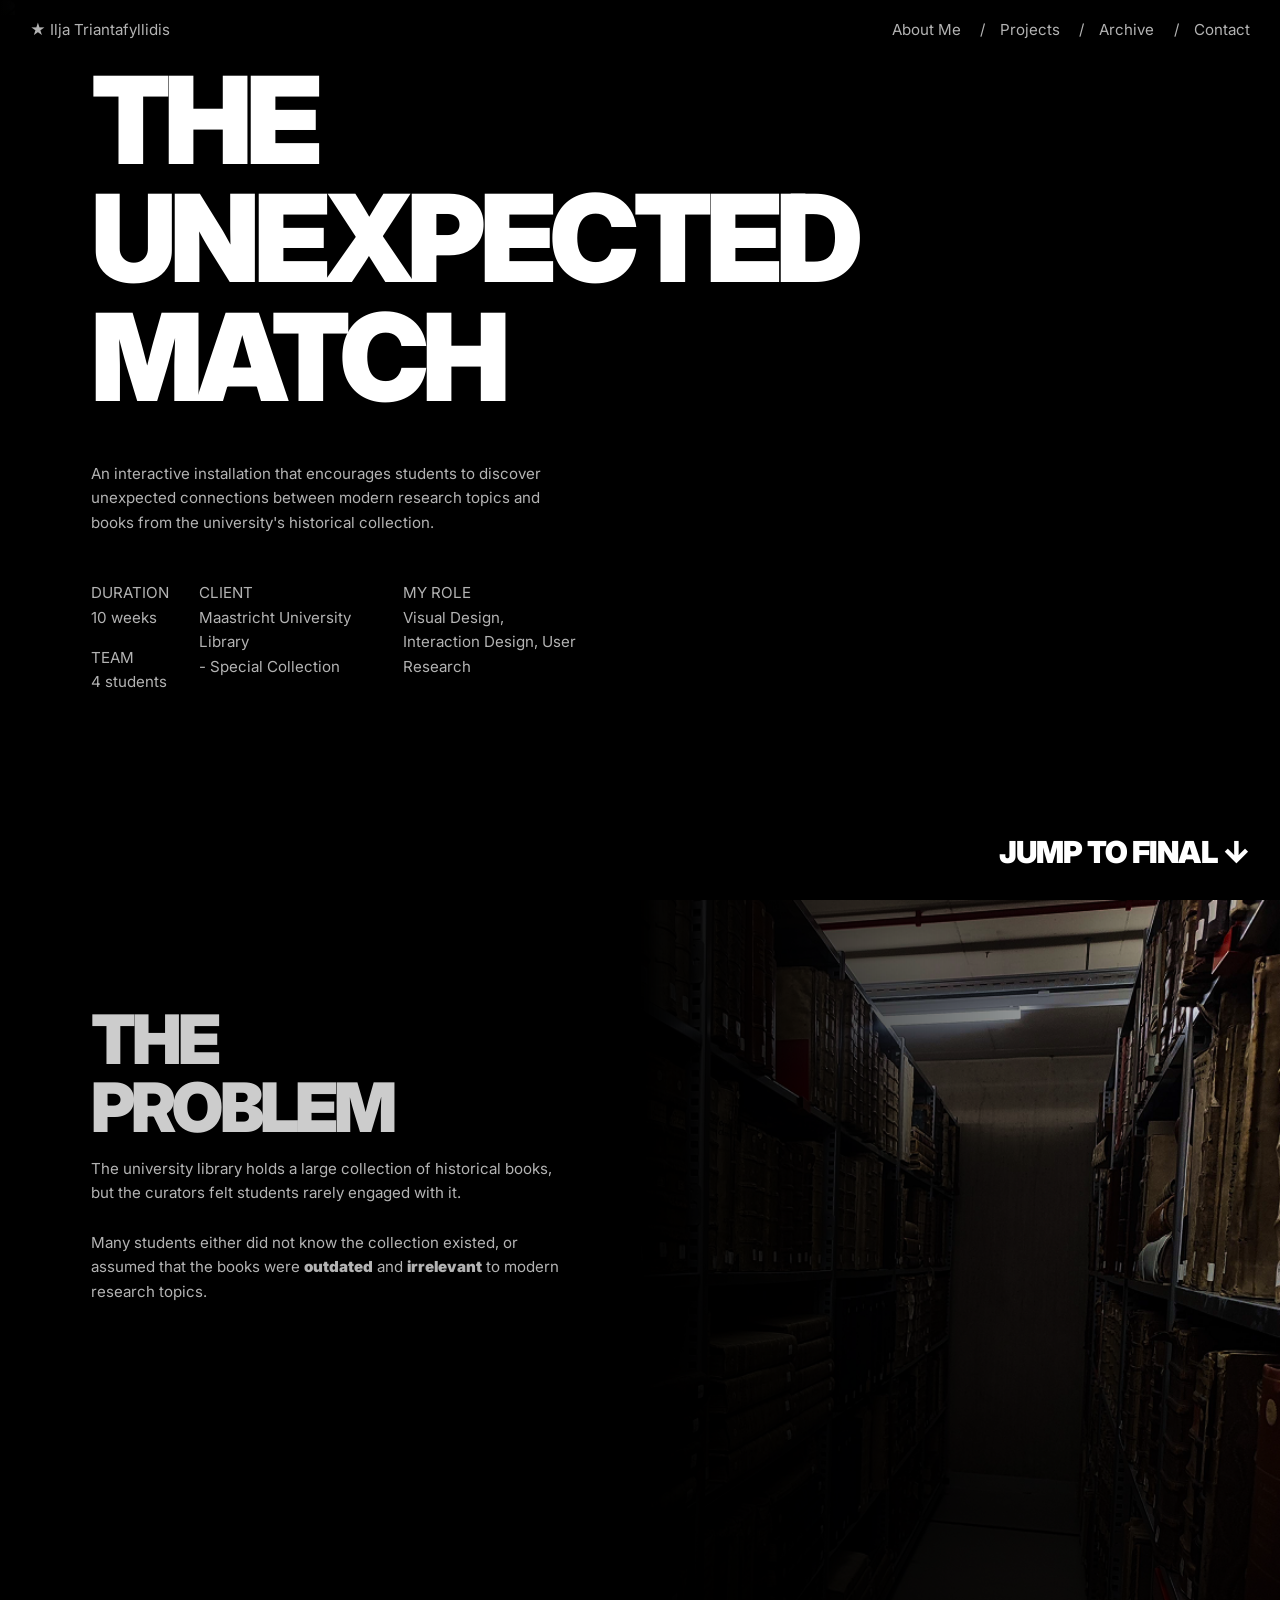
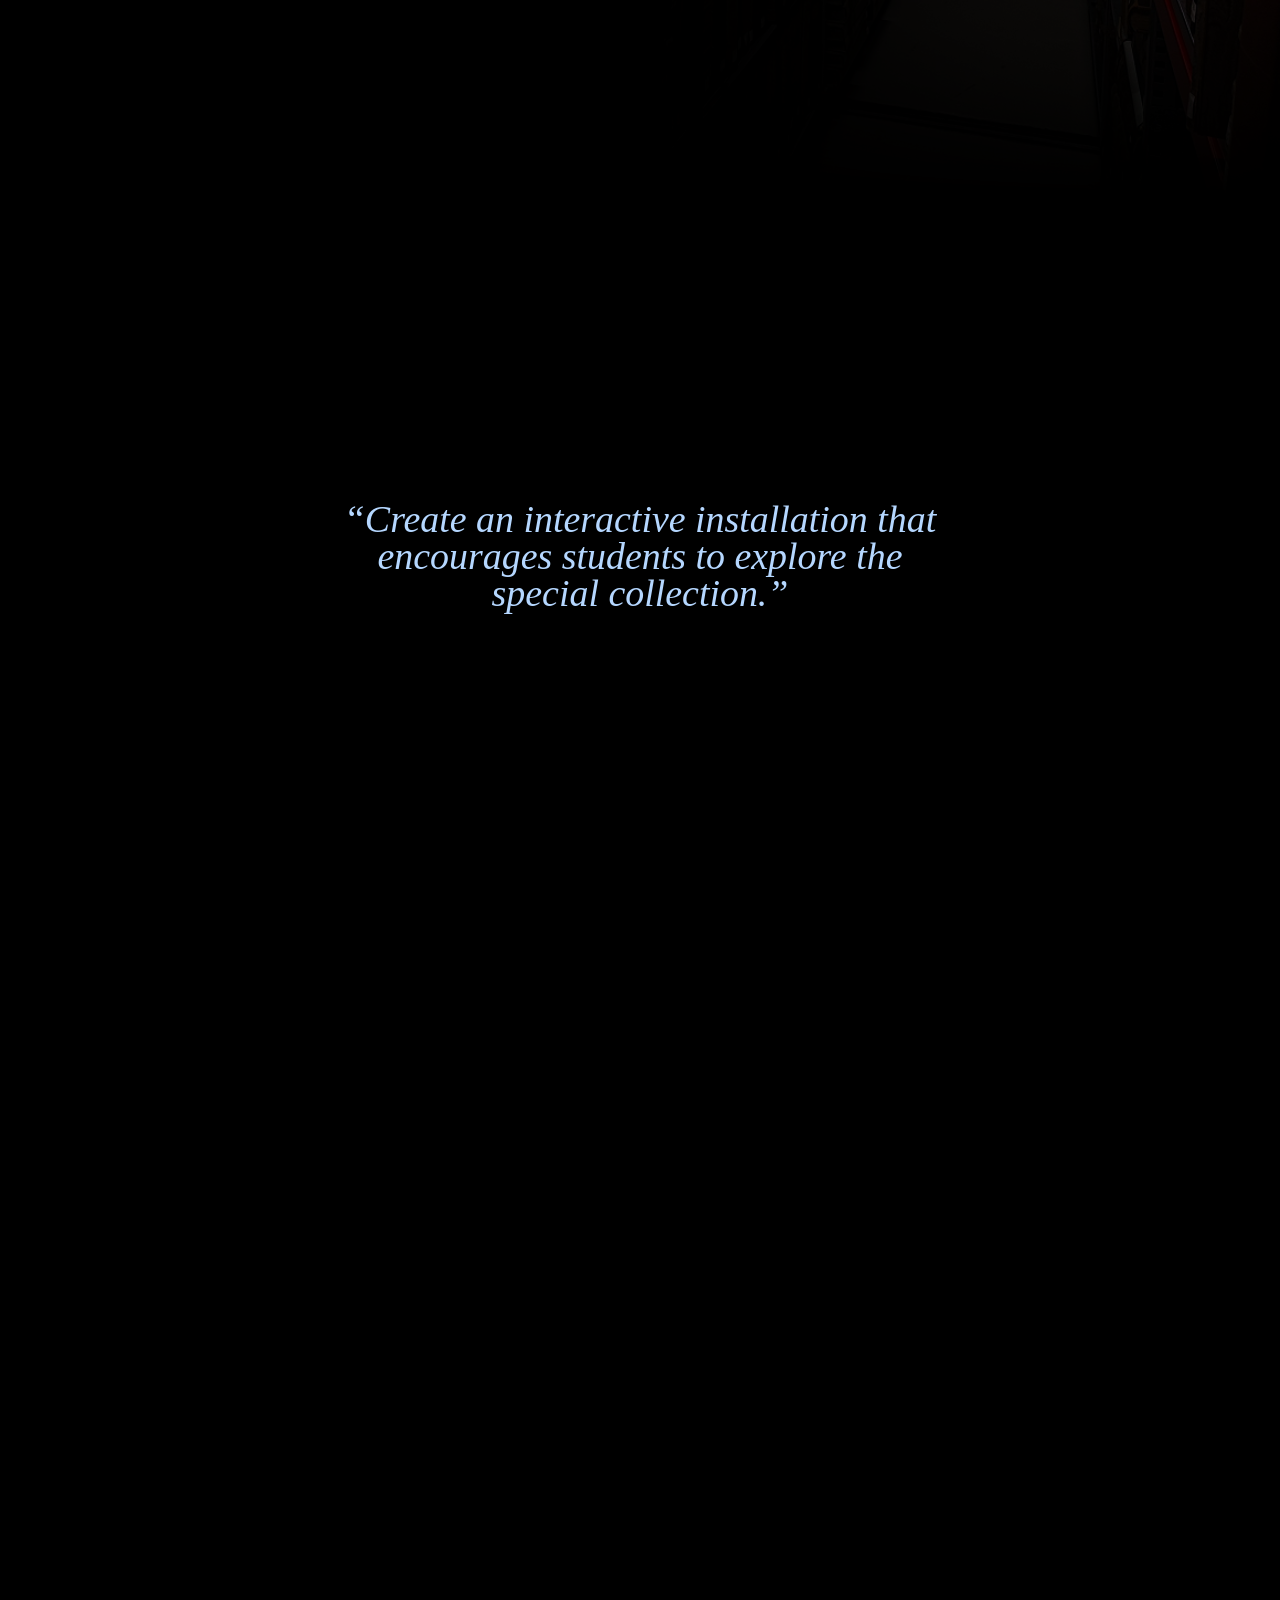
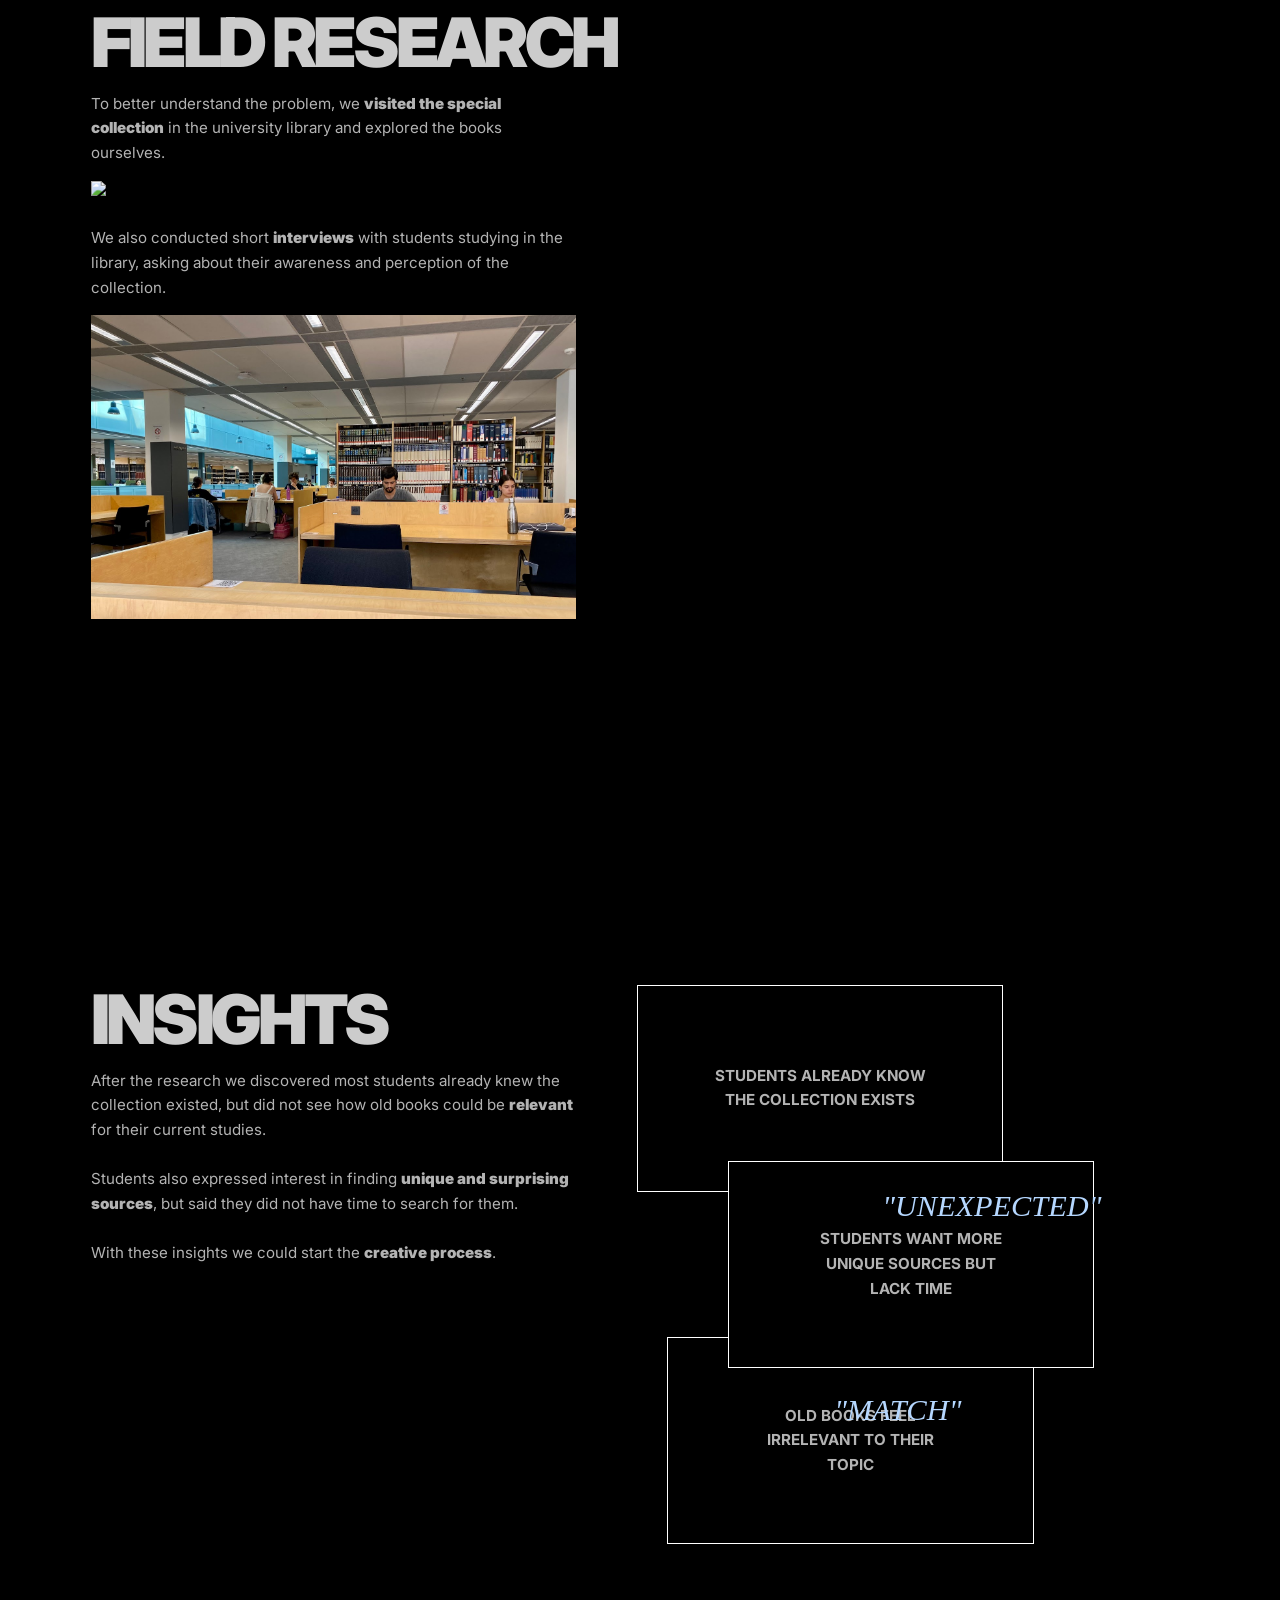
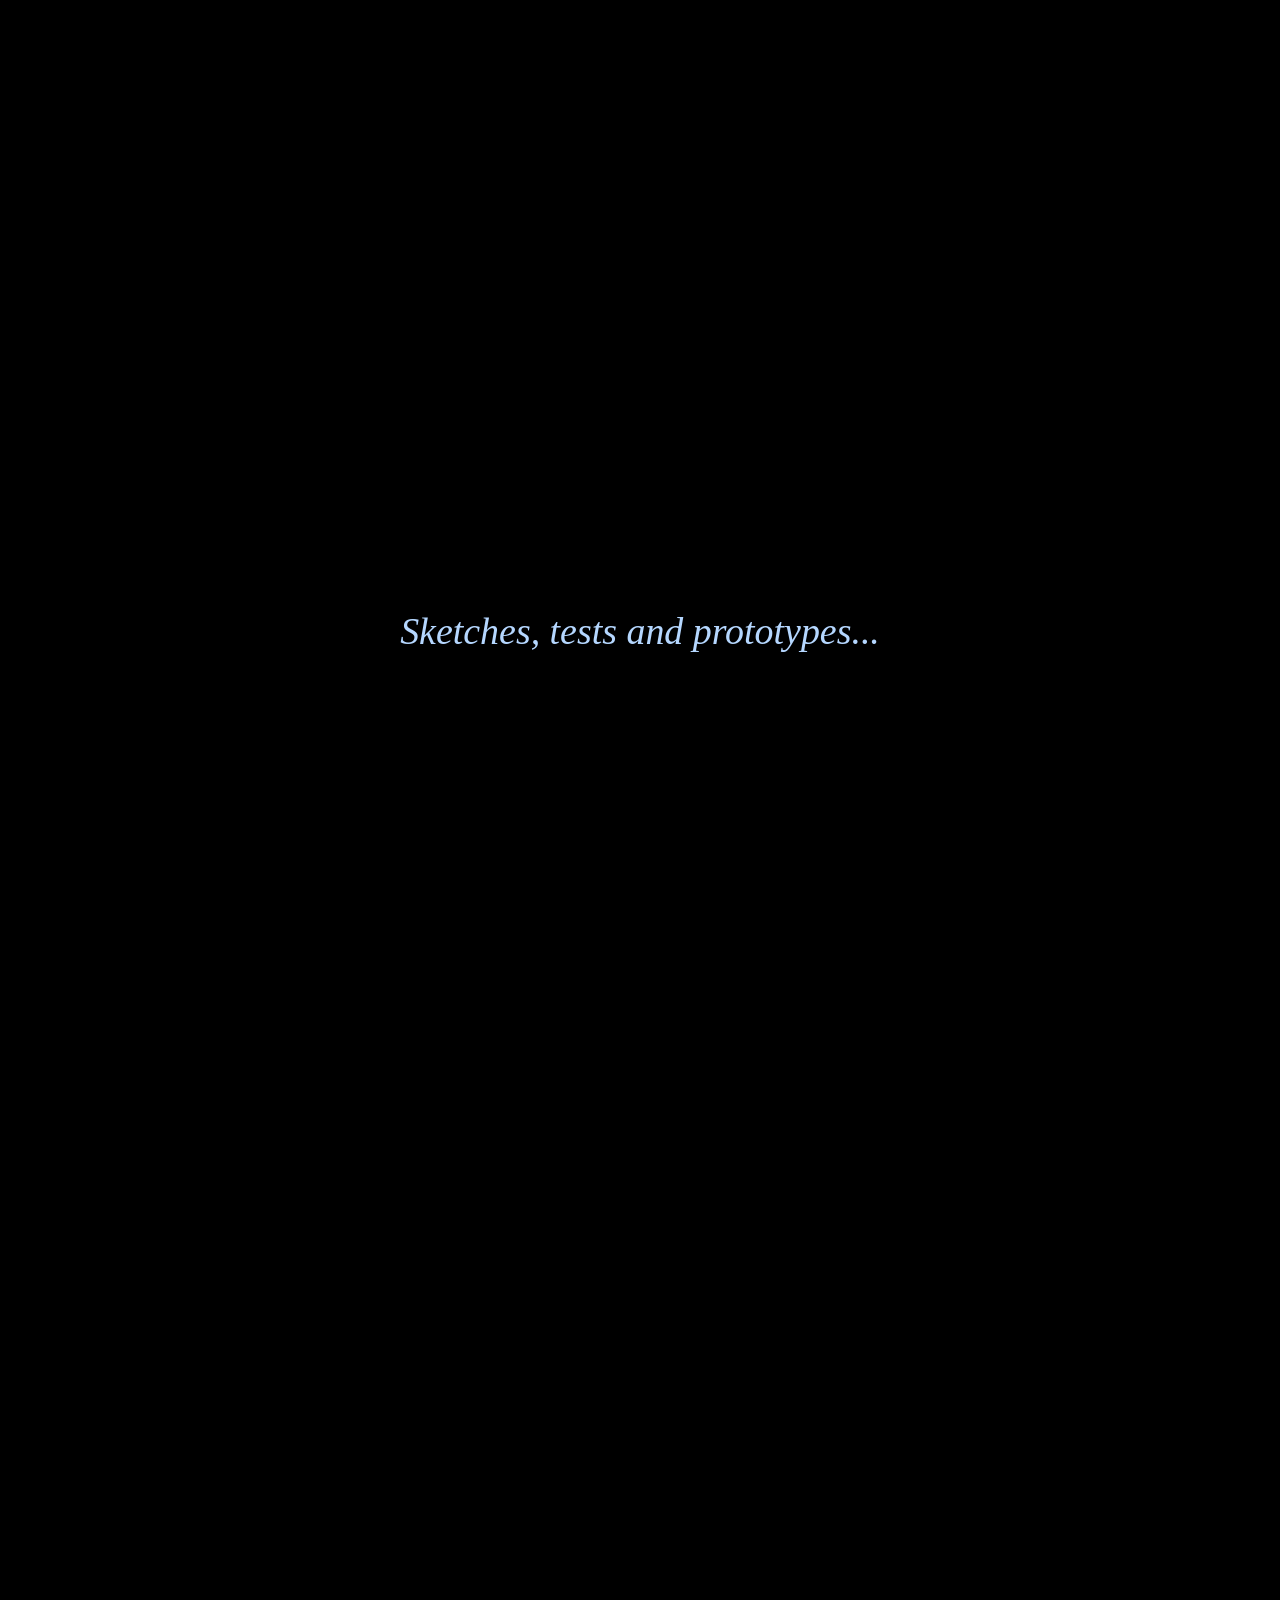
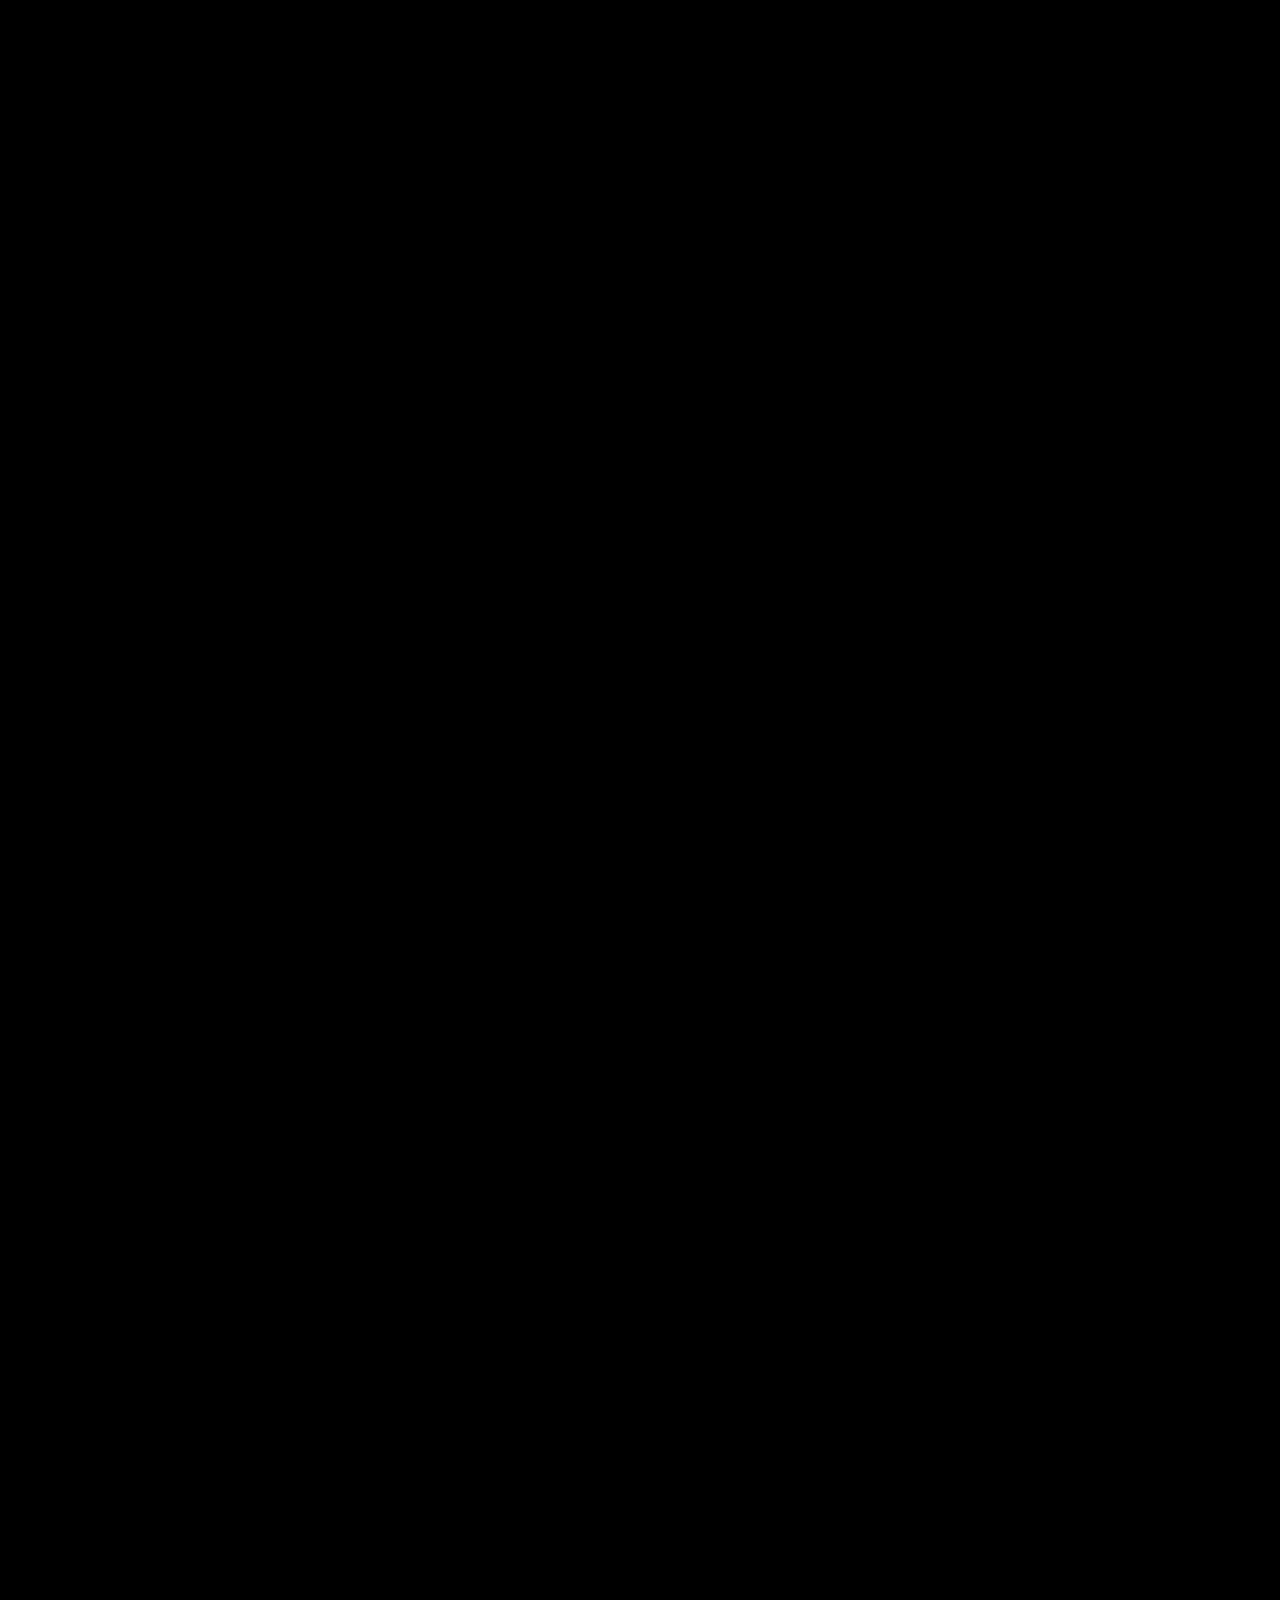
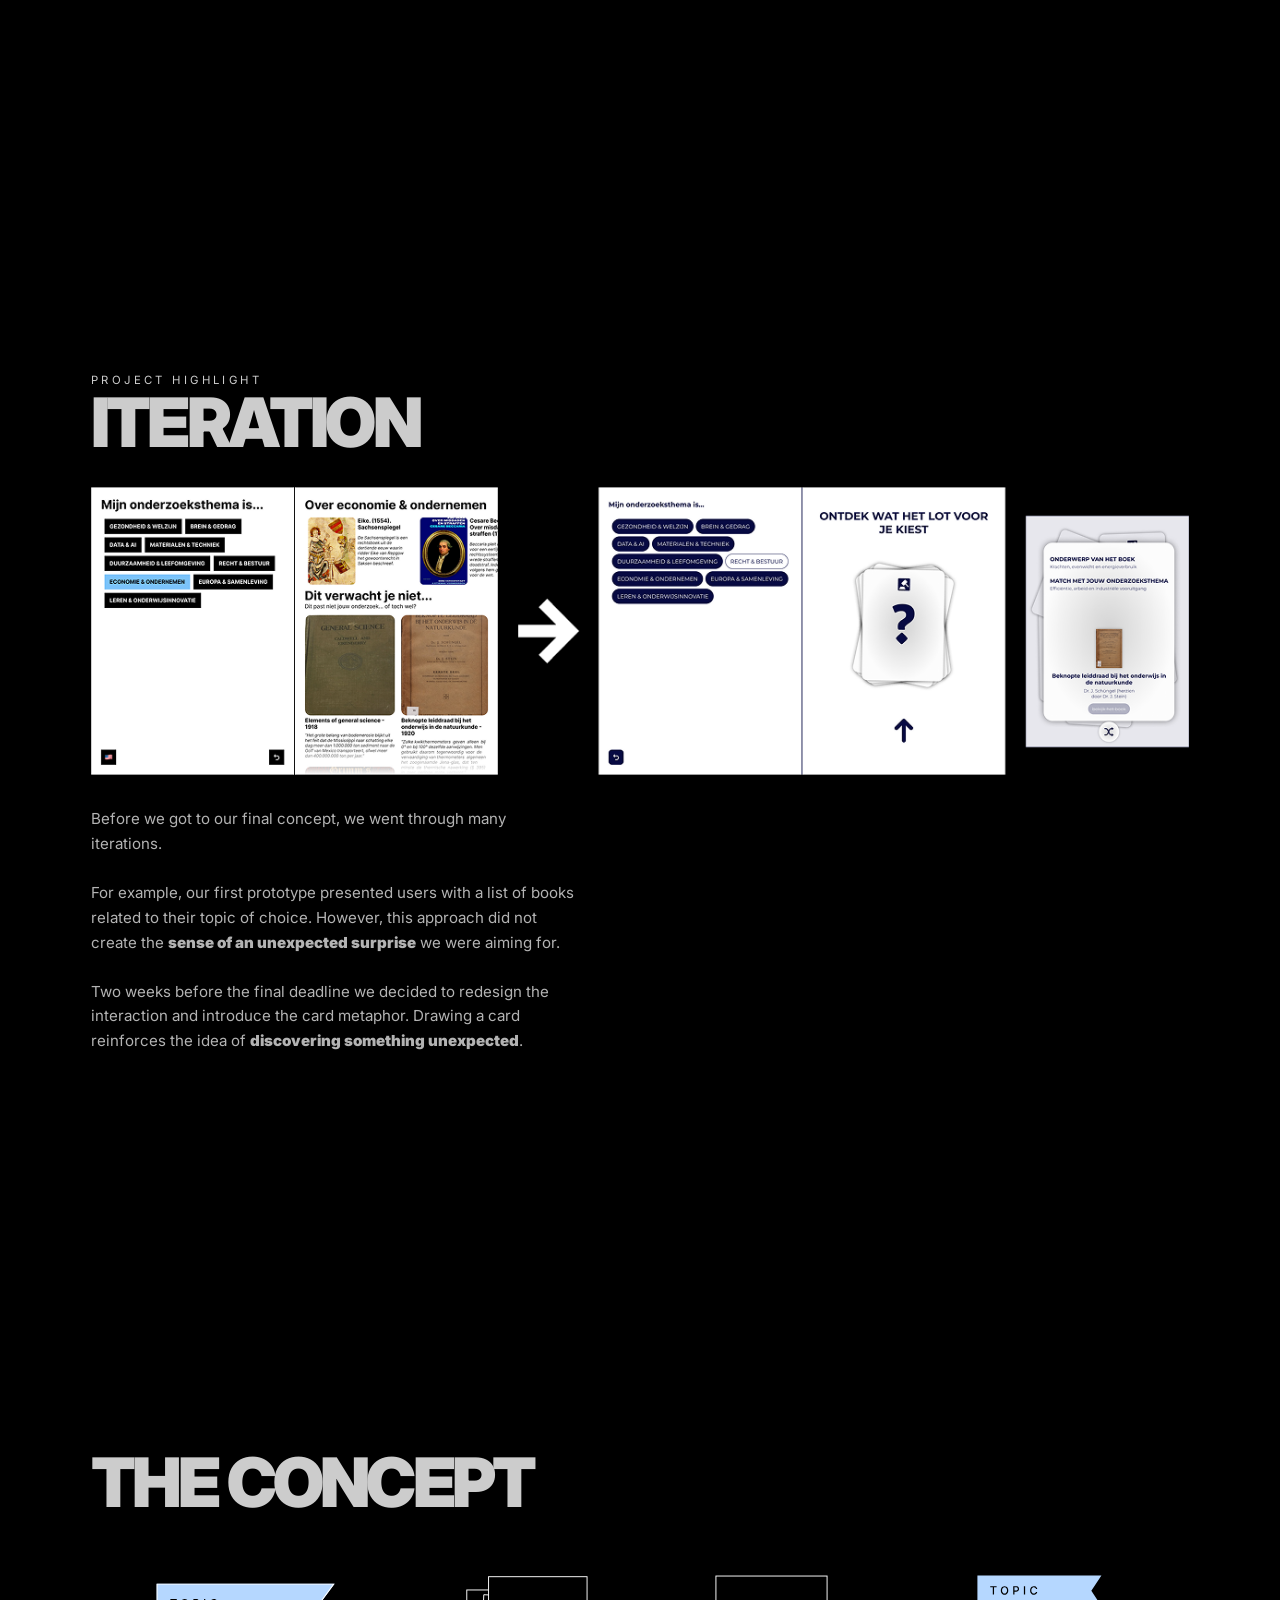
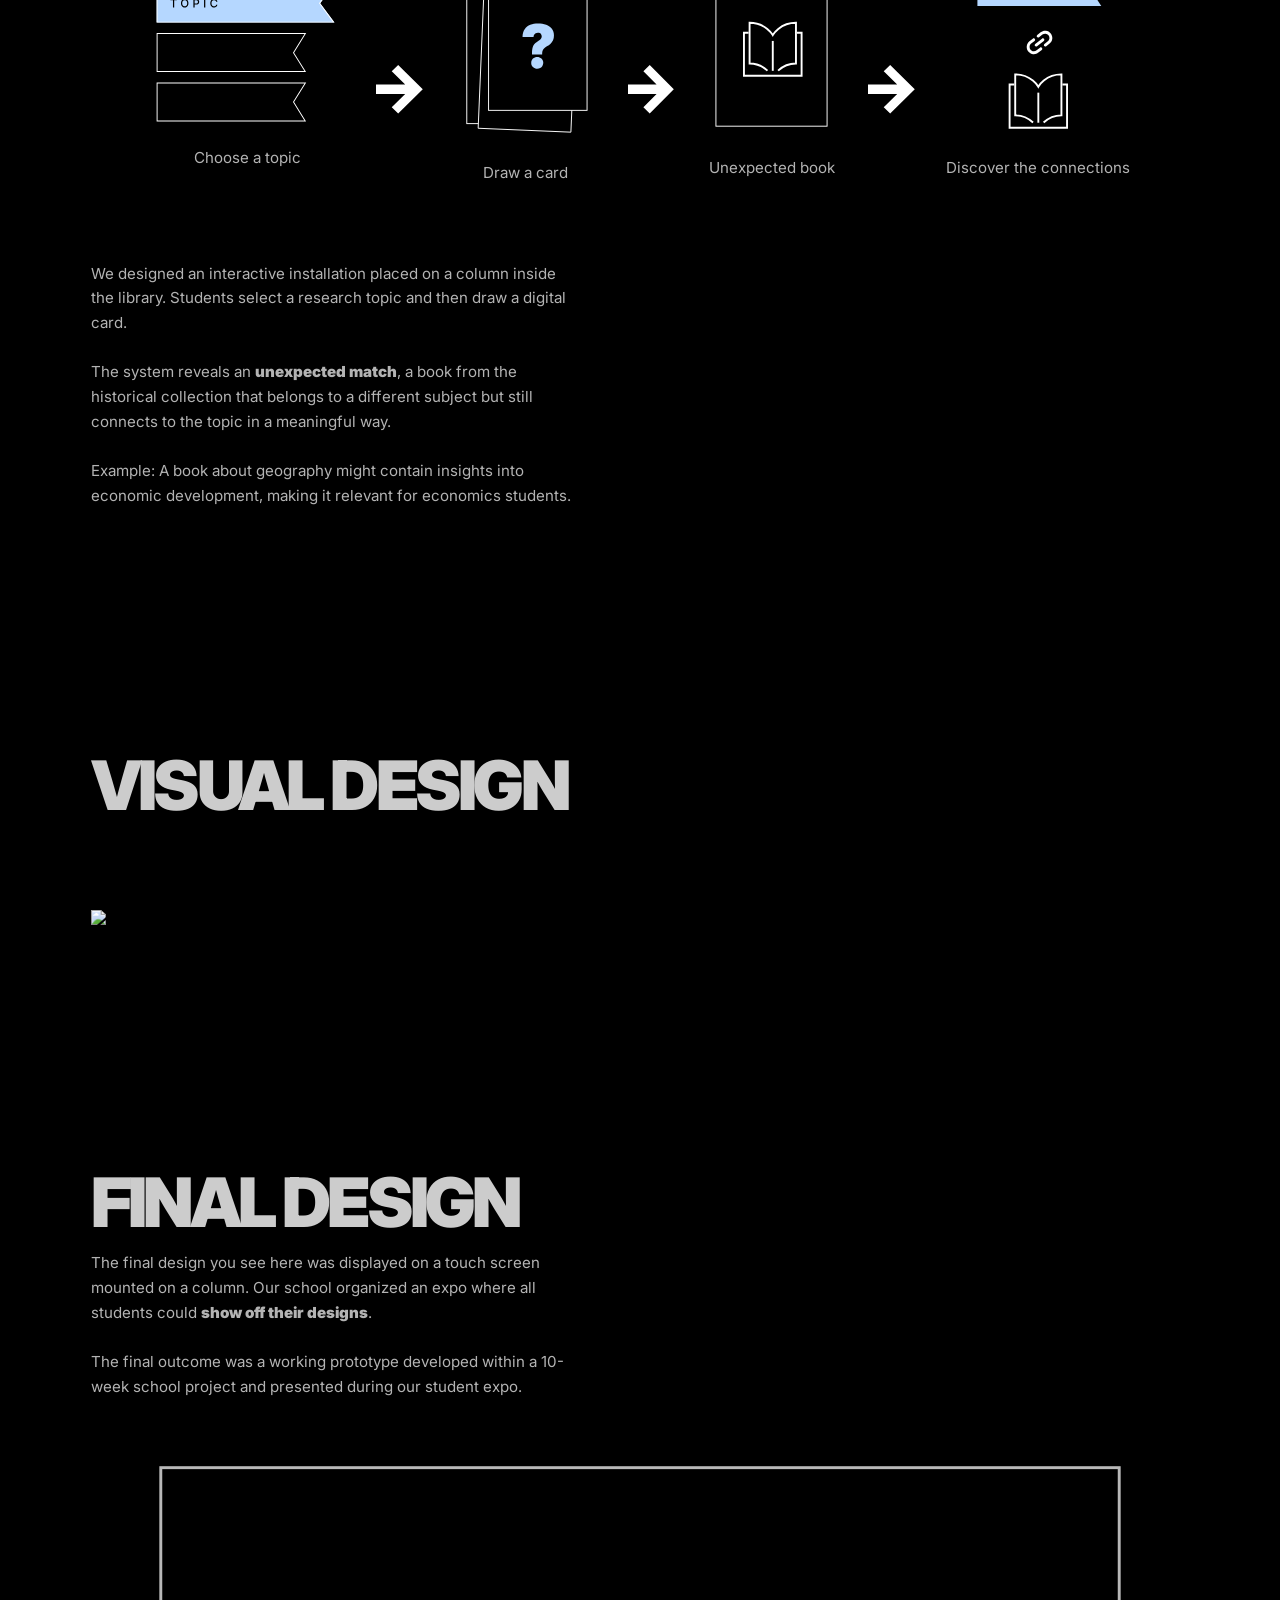
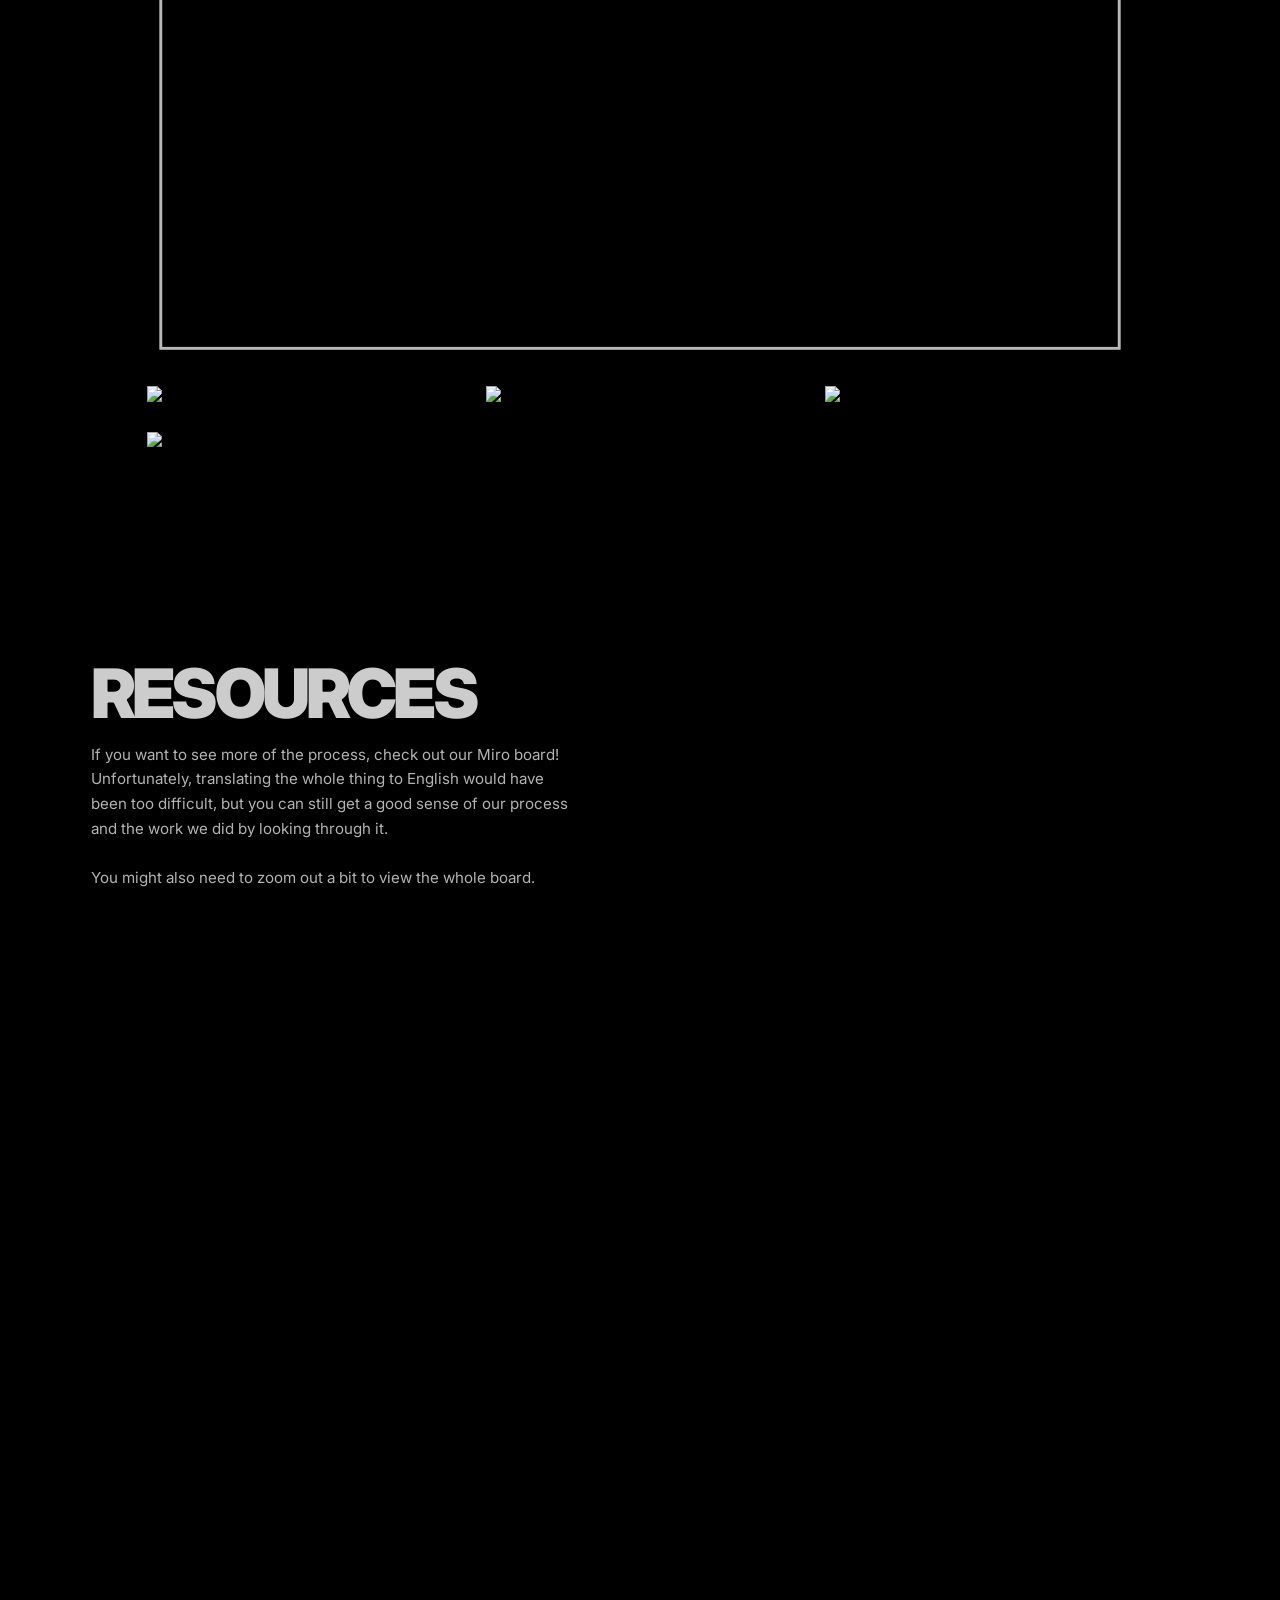
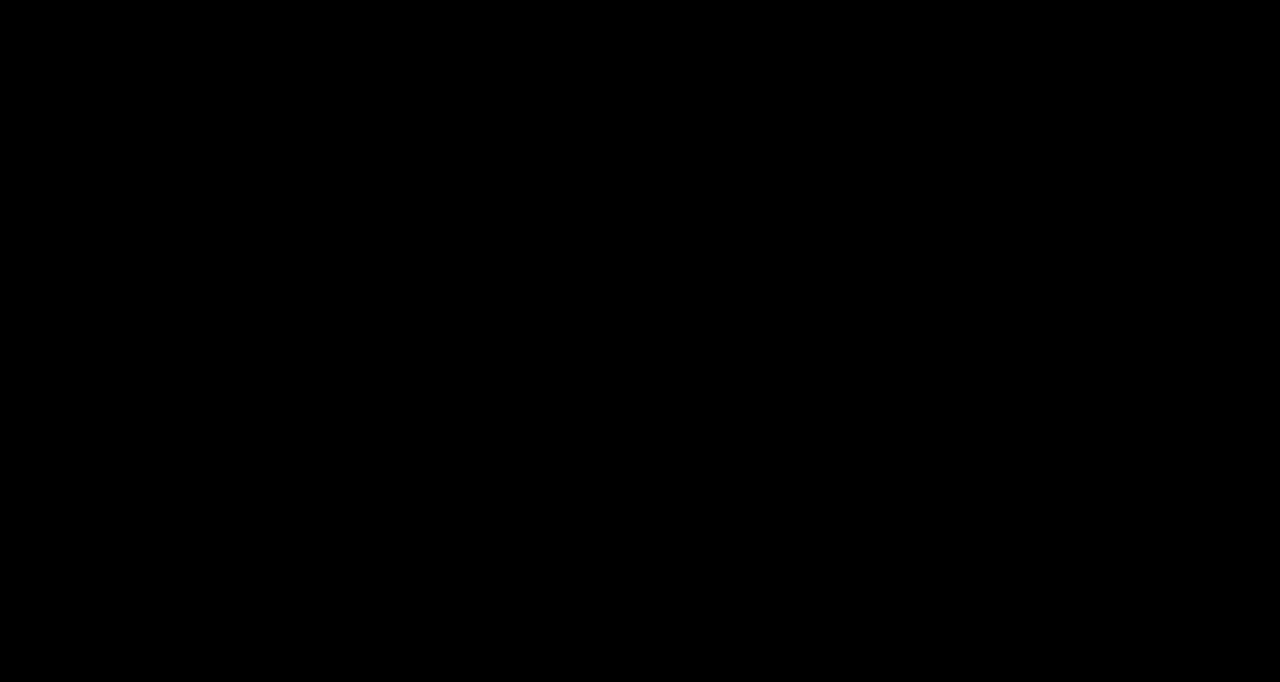
==== commit f1630561: "Update theUnexpectedMatch.html" ====
--- a/theUnexpectedMatch.html
+++ b/theUnexpectedMatch.html
@@ -39,7 +39,7 @@
     </div>
 
     <figure class="projectHeroImg">
-        <img src="assets/img/mockUpTUM.png" alt="the unexpected match">
+        <img src="assets/img/mockUpTUM.PNG" alt="the unexpected match">
         <div class="imageGradient"></div>
     </figure>
 
@@ -75,8 +75,7 @@
         </section>
 
         <section class="projectQuote" aria-label="Project quote">
-            <h2>“ Create an interactive installation that encourages students to explore the special collection ’’
-            </h2>
+            <h2>“Create an interactive installation that encourages students to explore the special collection.”</h2>
         </section>
 
         <section class="projectFieldResearch" aria-label="Field research">
@@ -242,7 +241,7 @@
 
         </section>
 
-        <aside class="finalModal" id="finalModal" aria-hidden="true" role="dialog" aria-modal="true"
+        <aside class="finalModal" id="finalModal" aria-hidden="true" role="dialog"
             aria-label="Final design image viewer">
             <button type="button" class="finalModalClose" id="finalModalClose" aria-label="Close image popup">×</button>
             <button type="button" class="finalModalArrow finalModalArrowPrev" id="finalModalPrev"
@@ -255,7 +254,7 @@
             <div class="finalModalCounter" id="finalModalCounter" aria-hidden="true"></div>
         </aside>
 
-        <section class="projectRecources">
+        <section class="projectResources">
             <h5>RESOURCES</h5>
             <p>
                 If you want to see more of the process, check out our Miro board! Unfortunately, translating the whole
@@ -276,4 +275,4 @@
     <script src="js/script.js"></script>
 </body>
 
-</html>+</html>
--- a/css/style.css
+++ b/css/style.css
@@ -1784,15 +1784,15 @@
     }
 }
 
-.projectRecources iframe {
+.projectResources iframe {
     padding-bottom: 96px;
 }
 
-.projectRecources p {
+.projectResources p {
     width: 512px;
 }
 
-.projectRecources h5 {
+.projectResources h5 {
     margin-bottom: 16px;
 }
 
